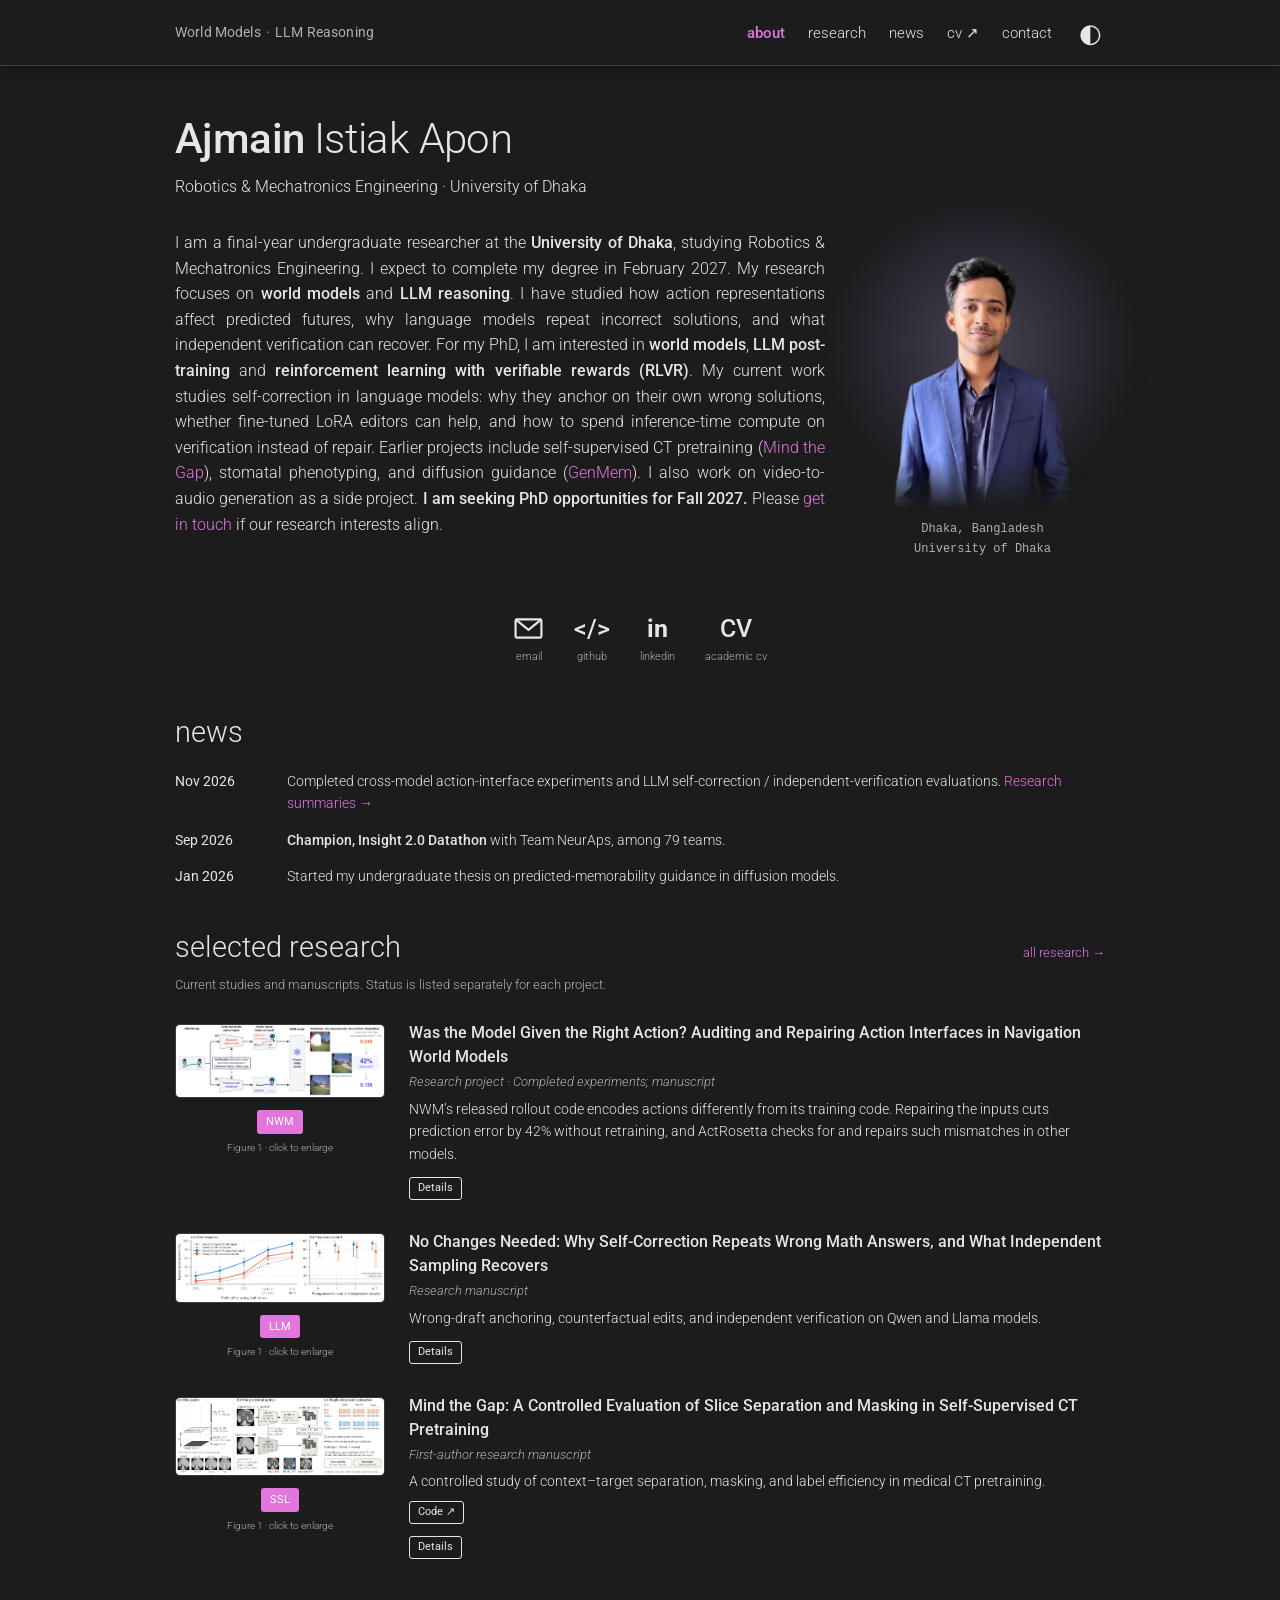
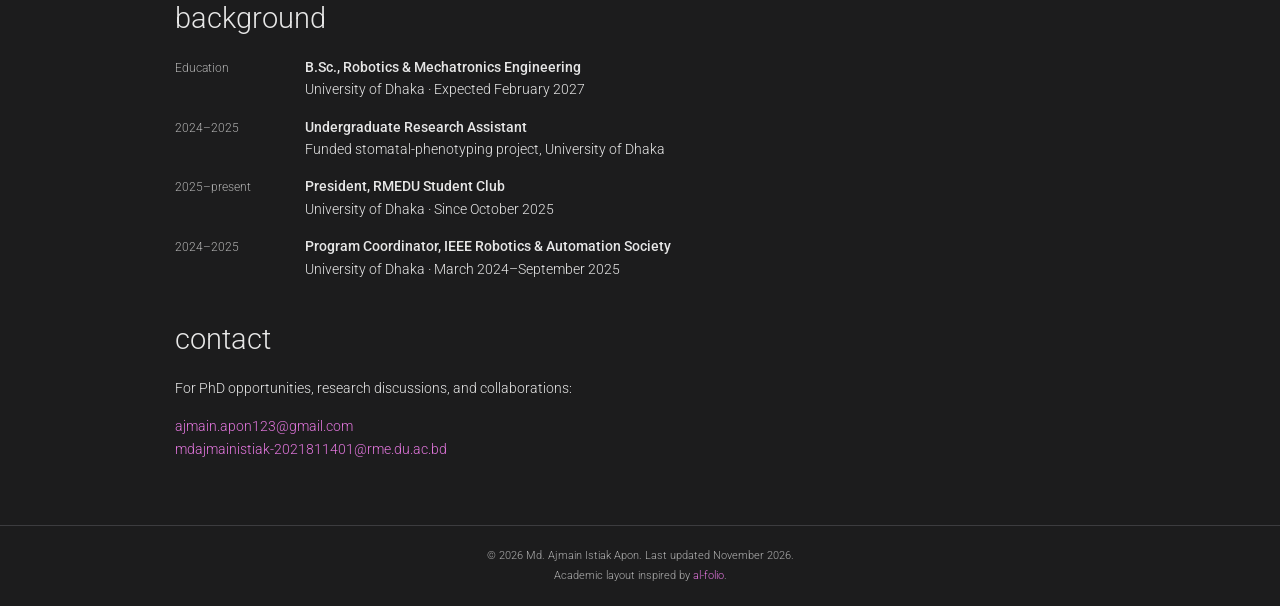
==== index.html @ 0faceb31 "Replace duplicate name in landing navbar with research tagline" ====
<!doctype html>
<html lang="en"><head>
<meta charset="utf-8"><meta name="viewport" content="width=device-width,initial-scale=1"><meta name="theme-color" content="#1c1c1d">
<title>About | Ajmain Istiak Apon</title>
<meta name="description" content="Ajmain Istiak Apon, University of Dhaka. Research in world models and LLM reasoning. PhD interests in RLVR and LLM post-training.">
<link rel="icon" href="favicon.svg"><link rel="preconnect" href="https://fonts.googleapis.com"><link rel="preconnect" href="https://fonts.gstatic.com" crossorigin>
<link href="https://fonts.googleapis.com/css2?family=Roboto:wght@300;400;500;700&display=swap" rel="stylesheet"><link rel="stylesheet" href="style.css?v=20261119-nav-brand">
<script src="main.js?v=20261119-dark-default" defer></script></head>
<body class="dark"><a class="skip" href="#content">Skip to content</a>
<header><div class="nav-wrap"><a class="brand brand-tagline" href="./">World Models <span aria-hidden="true">·</span> LLM Reasoning</a><button class="menu-toggle" aria-expanded="false" aria-controls="nav">Menu</button><nav id="nav" aria-label="Main navigation"><a href="./" aria-current="page">about</a><a href="research.html" >research</a><a href="./#news">news</a><a href="resume.pdf" target="_blank" rel="noopener">cv ↗</a><a href="./#contact">contact</a></nav><button class="theme-toggle" aria-label="Switch to dark theme" title="Toggle color theme">◐</button></div></header>
<main id="content" class="page"><section class="about" id="about">
<h1><strong>Ajmain</strong> Istiak Apon</h1>
<p class="subtitle">Robotics &amp; Mechatronics Engineering · University of Dhaka</p>
<aside class="profile"><div class="portrait"><img src="portrait.png" alt="Ajmain Istiak Apon" width="269" height="305"></div><p>Dhaka, Bangladesh<br>University of Dhaka</p></aside>
<div class="biography"><p>I am a final-year undergraduate researcher at the <strong>University of Dhaka</strong>, studying Robotics &amp; Mechatronics Engineering. I expect to complete my degree in February 2027. My research focuses on <strong>world models</strong> and <strong>LLM reasoning</strong>. I have studied how action representations affect predicted futures, why language models repeat incorrect solutions, and what independent verification can recover. For my PhD, I am interested in <strong>world models</strong>, <strong>LLM post-training</strong> and <strong>reinforcement learning with verifiable rewards (RLVR)</strong>. My current work studies self-correction in language models: why they anchor on their own wrong solutions, whether fine-tuned LoRA editors can help, and how to spend inference-time compute on verification instead of repair. Earlier projects include self-supervised CT pretraining (<a href="research.html#research-2">Mind the Gap</a>), stomatal phenotyping, and diffusion guidance (<a href="research.html#research-3">GenMem</a>). I also work on video-to-audio generation as a side project. <strong>I am seeking PhD opportunities for Fall 2027.</strong> Please <a href="mailto:ajmain.apon123@gmail.com">get in touch</a> if our research interests align.</p></div>
<div class="socials" aria-label="Profile links"><a href="mailto:ajmain.apon123@gmail.com" aria-label="Email"><svg viewBox="0 0 24 24" aria-hidden="true"><rect x="2" y="5" width="20" height="14" rx="1"/><path d="m2 5 10 8L22 5"/></svg><span>email</span></a><a href="https://github.com/ajmainapon" target="_blank" rel="noopener"><span class="social-symbol">&lt;/&gt;</span><span>github</span></a><a href="https://www.linkedin.com/in/ajmain-istiak-apon-902672140/" target="_blank" rel="noopener"><span class="social-symbol linkedin">in</span><span>linkedin</span></a><a href="resume.pdf" target="_blank" rel="noopener"><span class="social-symbol">CV</span><span>academic cv</span></a></div>
</section>
<section id="news"><h2>news</h2><div class="news-row"><time datetime="2026-11">Nov 2026</time><p>Completed cross-model action-interface experiments and LLM self-correction / independent-verification evaluations. <a href="research.html">Research summaries →</a></p></div><div class="news-row"><time datetime="2026-09">Sep 2026</time><p><strong>Champion, Insight 2.0 Datathon</strong> with Team NeurAps, among 79 teams.</p></div><div class="news-row"><time datetime="2026-01">Jan 2026</time><p>Started my undergraduate thesis on predicted-memorability guidance in diffusion models.</p></div></section>
<section id="selected"><div class="section-title"><h2>selected research</h2><a href="research.html">all research →</a></div><p class="section-note">Current studies and manuscripts. Status is listed separately for each project.</p>
<article class="publication" id="research-0">
  <div class="pub-label"><a class="figure-link" href="assets/research/nwm-figure-1.png" target="_blank" rel="noopener" aria-label="Enlarge Figure 1 from the manuscript"><img src="assets/research/nwm-figure-1.png" width="1800" height="624" loading="lazy" alt="Figure 1 from the NWM manuscript: released versus repaired action inputs to a frozen NWM model, with mean DreamSim error falling from 0.240 to 0.139."></a><span>NWM</span><small>Figure 1 · click to enlarge</small></div>
  <div class="pub-body"><h3>Was the Model Given the Right Action? Auditing and Repairing Action Interfaces in Navigation World Models</h3><p class="pub-meta">Research project · Completed experiments; manuscript</p><p class="pub-description">NWM&rsquo;s released rollout code encodes actions differently from its training code. Repairing the inputs cuts prediction error by 42% without retraining, and ActRosetta checks for and repairs such mismatches in other models.</p>
  <div class="pub-actions"></div>
  <details><summary>Details</summary><div class="abstract"><ul><li>Found three interacting mismatches between NWM&rsquo;s training code and its released rollout code: reference frame, normalization offset and yaw wrapping. The two encodings agree on the first prediction step, so a one-step check passes.</li><li>Repairing only the action inputs, with the checkpoint unchanged, reduced mean DreamSim error on RECON from <strong>0.240 to 0.139 (42%)</strong>: a 0.101 reduction, 95% CI [0.076, 0.123], over 150 clips and prediction times 1&ndash;16&nbsp;s. All five public checkpoints improved on a new 120-clip cohort, and repaired predictions also followed the commanded actions more closely.</li><li>Repair changed which NWM checkpoint ranks best (exploratory) and removed or shrank the measured leads of EgoWM and RAE-NWM over NWM. Correcting only the normalization offset <em>increased</em> error, so the mismatches must be checked together.</li><li>Injected encoding faults also increased error in <strong>EgoWM and RAE-NWM</strong> (90 clips, five seeds). Injected faults are not bugs in those models&rsquo; released code.</li><li>Built <strong>ActRosetta</strong>, a tool that runs paired training and evaluation action encoders on controlled paths, names a differing field only when a test path shows it, and repairs inputs when the full encoding is determined.</li><li>On the final sealed test of <strong>ActionFaultBench</strong> (240 encoder pairs written by a separate automated agent after the code was frozen), ActRosetta detected all 91 differing pairs, named their differences exactly in 73 (80%, below the 95% target), refused all 48 out-of-scope pairs, and repaired all 38 differing pairs that could be repaired from outputs. An audit of 40 unexamined public repositories found five mismatches.</li><li><strong>Scope:</strong> model evidence centres on NWM and RECON. Repair helps little where predictions barely respond to actions (SCAND, Go Stanford), and improved navigation control has not been demonstrated.</li></ul></div></details></div>
</article><article class="publication" id="research-1">
  <div class="pub-label"><a class="figure-link" href="assets/research/self-correction-figure-1.png" target="_blank" rel="noopener" aria-label="Enlarge Figure 1 from the manuscript"><img src="assets/research/self-correction-figure-1.png" width="994" height="324" loading="lazy" alt="Figure 1 from the self-correction manuscript."></a><span>LLM</span><small>Figure 1 · click to enlarge</small></div>
  <div class="pub-body"><h3>No Changes Needed: Why Self-Correction Repeats Wrong Math Answers, and What Independent Sampling Recovers</h3><p class="pub-meta">Research manuscript</p><p class="pub-description">Wrong-draft anchoring, counterfactual edits, and independent verification on Qwen and Llama models.</p>
  <div class="pub-actions"></div>
  <details><summary>Details</summary><div class="abstract"><ul><li>Studied why a language model shown its own complete but incorrect solution often accepts and repeats the error instead of re-deriving the answer. Compared draft-conditioned repair with independent, draft-free sampling.</li><li>Implemented correction and preservation LoRA editors, action-relative controllers, and later verification experiments. A <strong>506-draft counterfactual study</strong> examined whether the derivation or stated conclusion drives repetition.</li><li>Evaluated confidence-aware verification and adaptive sampling on <strong>Qwen2.5-Coder-7B and Llama-3.1-8B</strong>, with 200 development and 600 held-out numeric MATH prompts per model, paired comparisons, and explicit token-cost accounting.</li><li>Reported failed pre-specified hypotheses and null comparisons. The manuscript attributes the measured verification advantage to confidence weighting rather than a novel stopping rule; gains are modest and bounded to the tested setting.</li><li><strong>Research direction:</strong> reliable reasoning, verification, and inference-time computation; motivates my broader interest in LLM post-training and RLVR.</li></ul></div></details></div>
</article><article class="publication" id="research-2">
  <div class="pub-label"><a class="figure-link" href="assets/research/ct-jepa-figure-1.png" target="_blank" rel="noopener" aria-label="Enlarge Figure 1 from the manuscript"><img src="assets/research/ct-jepa-figure-1.png" width="998" height="372" loading="lazy" alt="Figure 1 from the ct-jepa manuscript."></a><span>SSL</span><small>Figure 1 · click to enlarge</small></div>
  <div class="pub-body"><h3>Mind the Gap: A Controlled Evaluation of Slice Separation and Masking in Self-Supervised CT Pretraining</h3><p class="pub-meta">First-author research manuscript</p><p class="pub-description">A controlled study of context–target separation, masking, and label efficiency in medical CT pretraining.</p>
  <div class="pub-actions"><a href="https://github.com/ajmainapon/SSLR" target="_blank" rel="noopener">Code ↗</a></div>
  <details><summary>Details</summary><div class="abstract">
            <ul>
              <li>Built <strong>I-JEPA-CT</strong>, a 2.5D cross-slice joint-embedding predictive pretraining pipeline (ViT-B/16 context encoder, EMA target encoder, 4-layer Transformer predictor) trained on 1,082 unlabeled TotalSegmentator CT volumes for ~333k iterations on a single GPU.</li>
              <li>Ran a controlled <strong>2×2 factorial study</strong> over context–target slice gap and masking geometry across five label budgets; contrary to video-SSL intuition, <strong>narrowing the slice gap</strong> (A2) improved linear-probe Dice by <strong>53–202%</strong> over the wide-gap baseline and dominated the masking factor, while combining both changes underperformed A2 by 12–17%, exposing a <strong>non-additive interaction</strong>.</li>
              <li>Showed that the measured SSL benefit is <strong>protocol-dependent</strong>: A2 gains <strong>+102–118%</strong> over random init under linear probing but only <strong>+13.0 / +8.5 / +2.8%</strong> under end-to-end fine-tuning at N=20/50/100 (Welch t: p=0.017, p&lt;0.001, p=0.054), with fine-tuning seed variance reduced <strong>1.3–2.2×</strong>; A2 recovers <strong>67% of supervised nnU-Net</strong> Dice at N=50 (liver 90%).</li>
              <li>Tested robustness via cross-dataset transfer to AMOS22-CT (<strong>+158–260%</strong> over random init), CT→MR transfer with no MR pretraining (<strong>+41–48%</strong>), and a matched 3D SwinUNETR comparison that reproduces the same label-dependent decline in fine-tuning gain.</li>
              </ul></div></details></div>
</article></section>
<section id="background"><h2>background</h2><div class="background-row"><span>Education</span><p><strong>B.Sc., Robotics &amp; Mechatronics Engineering</strong><br>University of Dhaka · Expected February 2027</p></div><div class="background-row"><span>2024–2025</span><p><strong>Undergraduate Research Assistant</strong><br>Funded stomatal-phenotyping project, University of Dhaka</p></div><div class="background-row"><span>2025–present</span><p><strong>President, RMEDU Student Club</strong><br>University of Dhaka · Since October 2025</p></div><div class="background-row"><span>2024–2025</span><p><strong>Program Coordinator, IEEE Robotics &amp; Automation Society</strong><br>University of Dhaka · March 2024–September 2025</p></div></section>
<section id="contact"><h2>contact</h2><p>For PhD opportunities, research discussions, and collaborations:</p><p><a href="mailto:ajmain.apon123@gmail.com">ajmain.apon123@gmail.com</a><br><a href="mailto:mdajmainistiak-2021811401@rme.du.ac.bd">mdajmainistiak-2021811401@rme.du.ac.bd</a></p></section></main>
<footer><div>© 2026 Md. Ajmain Istiak Apon. <span>Last updated November 2026.</span></div><div>Academic layout inspired by <a href="https://github.com/alshedivat/al-folio" target="_blank" rel="noopener">al-folio</a>.</div></footer>
</body></html>
---- style.css ----
:root{color-scheme:light;--bg:#fff;--text:#333;--muted:#707070;--accent:#b509ac;--line:#e3e3e3;--panel:#f6f6f6;--shadow:0 2px 8px #0000000d;--glow:#d9a8f07a;--glow-soft:#f3c6ea47}*{box-sizing:border-box}html{scroll-behavior:smooth;scroll-padding-top:90px}body{margin:0;font-family:Roboto,Arial,sans-serif;font-size:16px;font-weight:300;line-height:1.6;background:var(--bg);color:var(--text)}body.dark{color-scheme:dark;--bg:#1c1c1d;--text:#e6e6e6;--muted:#b0b0b0;--accent:#e276dd;--line:#3c3c3f;--panel:#29292c;--shadow:0 2px 8px #0004;--glow:#d8c8ff3d;--glow-soft:#a48fe61f}a{color:var(--accent);text-decoration:none}a:hover{text-decoration:underline}strong{font-weight:500}button{font:inherit;color:var(--text)}a:focus-visible,button:focus-visible,summary:focus-visible{outline:2px solid var(--accent);outline-offset:4px}header{height:66px;position:sticky;top:0;background:var(--bg);border-bottom:1px solid var(--line);box-shadow:var(--shadow);z-index:10}.nav-wrap{max-width:930px;margin:auto;height:100%;display:flex;align-items:center;gap:24px}.brand{color:var(--text);font-size:20px;margin-right:auto}.brand:hover{text-decoration:none}.brand-tagline{font-size:14px;font-weight:400;letter-spacing:.01em;color:var(--muted);white-space:nowrap;min-width:0;overflow:hidden;text-overflow:ellipsis;transition:color .15s}.brand-tagline:hover{color:var(--text)}.brand-tagline span{color:var(--accent);margin:0 2px}nav{display:flex;gap:23px;align-items:center}nav a{color:var(--text);font-size:15px}nav a[aria-current]{color:var(--accent);font-weight:500}.theme-toggle{border:0;background:none;cursor:pointer;padding:3px;font-size:26px;line-height:1}.menu-toggle{display:none}.page{max-width:930px;margin:48px auto 65px;min-height:75vh}h1{font-size:42px;line-height:1.2;font-weight:300;letter-spacing:-.6px;margin:0 0 10px}h2{font-weight:300;font-size:29px;line-height:1.2;margin:0 0 20px}h3{margin:0}p{margin:0 0 16px}.subtitle{margin-bottom:30px;font-size:16px}.profile{float:right;width:245px;margin:0 0 22px 35px}.portrait{position:relative;width:100%;aspect-ratio:245/278}.portrait::before{content:"";position:absolute;inset:-6% -14% 2%;border-radius:50%;filter:blur(14px);background:radial-gradient(ellipse at 50% 46%,var(--glow) 0%,var(--glow-soft) 42%,#0000 70%)}.profile img{position:relative;width:100%;height:100%;object-fit:contain;object-position:center bottom;display:block;-webkit-mask:linear-gradient(#000 82%,#0000 100%);mask:linear-gradient(#000 82%,#0000 100%)}.profile p{font-family:monospace;font-size:12px;line-height:1.65;margin-top:12px;color:var(--muted);text-align:center}.biography p{text-align:justify;hyphens:auto;-webkit-hyphens:auto}.opportunity{padding:0}.socials{clear:both;display:flex;justify-content:center;gap:30px;padding:15px 0 8px}.socials a{color:var(--text);display:flex;flex-direction:column;align-items:center;gap:4px}.socials a:hover{color:var(--accent);text-decoration:none}.socials span:last-child{font-size:11px;color:var(--muted)}.socials svg{width:31px;height:31px;stroke:currentColor;fill:none;stroke-width:1.7}.social-symbol{font-weight:500;font-size:25px;line-height:31px;height:31px}.social-symbol.linkedin{font-weight:700}section+section{margin-top:42px}.news-row{display:grid;grid-template-columns:100px 1fr;gap:12px;margin-bottom:14px;font-size:14px}.news-row time{font-weight:400}.news-row p{margin:0}.section-title{display:flex;justify-content:space-between;align-items:baseline;gap:20px}.section-title>a{font-size:13px}.section-note{font-size:13px;color:var(--muted);margin-top:-9px;margin-bottom:25px}.publication{display:grid;grid-template-columns:110px 1fr;gap:20px;margin-bottom:30px}.pub-label{padding-top:4px;text-align:center}.pub-label span{display:inline-block;background:var(--accent);color:#fff;border-radius:3px;padding:3px 9px;font-size:11px;font-weight:400;max-width:100%}.pub-body h3{font-size:16px;line-height:1.5;font-weight:500;margin-bottom:3px}.pub-meta{font-size:13px;font-style:italic;margin-bottom:5px;color:var(--muted)}.pub-description{font-size:14px;margin-bottom:8px}.pub-actions{display:inline-flex;vertical-align:top;gap:7px}.pub-actions a,summary{border:1px solid var(--text);border-radius:3px;font-size:11px;font-weight:400;color:var(--text);padding:1px 8px;background:transparent;line-height:1.7;cursor:pointer;display:inline-block;list-style:none}.pub-actions a:hover,summary:hover{color:var(--accent);border-color:var(--accent);text-decoration:none}.pub-actions:empty{display:none}details{margin-top:6px}summary::-webkit-details-marker{display:none}details[open] summary{color:var(--accent);border-color:var(--accent)}.abstract{margin-top:12px;padding:14px 18px;background:var(--panel);border-left:2px solid var(--accent);font-size:13px;line-height:1.65}.abstract ul{margin:0;padding-left:16px;line-height:1.65!important}.abstract li+li{margin-top:9px}.background-row{display:grid;grid-template-columns:110px 1fr;gap:20px;margin-bottom:15px;font-size:14px}.background-row>span{color:var(--muted);font-size:12px;padding-top:3px}.background-row p{margin:0}#contact{font-size:14px}#contact a{overflow-wrap:anywhere}.research-intro{font-size:14px;color:var(--muted);max-width:800px}.year{border-bottom:1px solid var(--line);padding-bottom:12px;margin:35px 0 25px;color:var(--muted);font-size:24px}footer{text-align:center;border-top:1px solid var(--line);padding:20px;font-size:11px;color:var(--muted);line-height:1.8}.skip{position:fixed;top:-100px;left:15px;background:var(--bg);padding:8px;z-index:30}.skip:focus{top:5px}@media(max-width:1000px){.nav-wrap,.page{max-width:calc(100% - 48px)}}@media(max-width:650px){header{height:60px}.nav-wrap{max-width:calc(100% - 32px);gap:16px}.brand{font-size:17px}.brand-tagline{font-size:12.5px}.menu-toggle{display:block;font-size:12px;background:none;border:1px solid var(--line);padding:4px 8px;cursor:pointer}.theme-toggle{font-size:24px}nav{display:none;position:absolute;top:59px;left:0;right:0;background:var(--bg);border-bottom:1px solid var(--line);padding:18px 20px;gap:22px;flex-wrap:wrap}nav.open{display:flex}.page{max-width:calc(100% - 36px);margin-top:32px}h1{font-size:33px}.subtitle{font-size:14px;margin-bottom:24px}.profile{float:none;width:150px;margin:0 auto 18px;text-align:center}.profile p{font-size:9px;margin-top:8px}.biography{font-size:14px}h2{font-size:27px}.socials{gap:25px;padding-top:12px}.news-row{grid-template-columns:75px 1fr;font-size:13px;gap:10px}.publication{grid-template-columns:1fr;gap:8px;margin-bottom:30px}.pub-label{text-align:left;padding-top:0}.pub-label span{font-size:10px;padding:1px 7px}.pub-body h3{font-size:15px}.pub-description{font-size:13px}.pub-meta{font-size:12px}.section-title>a{font-size:12px}.section-note{font-size:12px}.background-row{grid-template-columns:82px 1fr;gap:12px;font-size:13px}.background-row>span{font-size:11px}section+section{margin-top:35px}.abstract{padding:12px;font-size:12px}footer span{display:block}}@media(prefers-reduced-motion:reduce){html{scroll-behavior:auto}}
.publication{grid-template-columns:210px 1fr;gap:24px}.pub-label{padding-top:3px}.figure-link{display:block;margin-bottom:9px;border:1px solid var(--line);border-radius:5px;overflow:hidden;background:white;transition:box-shadow .15s}.figure-link:hover{box-shadow:0 3px 12px #0002}.figure-link img{display:block;width:100%;height:auto}.pub-label small{display:block;font-size:10px;color:var(--muted);margin-top:6px;line-height:1.5}@media(max-width:650px){.publication{grid-template-columns:1fr;gap:13px}.pub-label{text-align:left}.figure-link{max-width:360px}.pub-label small{display:inline;margin-left:9px}}@media(prefers-reduced-motion:reduce){.figure-link{transition:none}.brand-tagline{transition:none}}
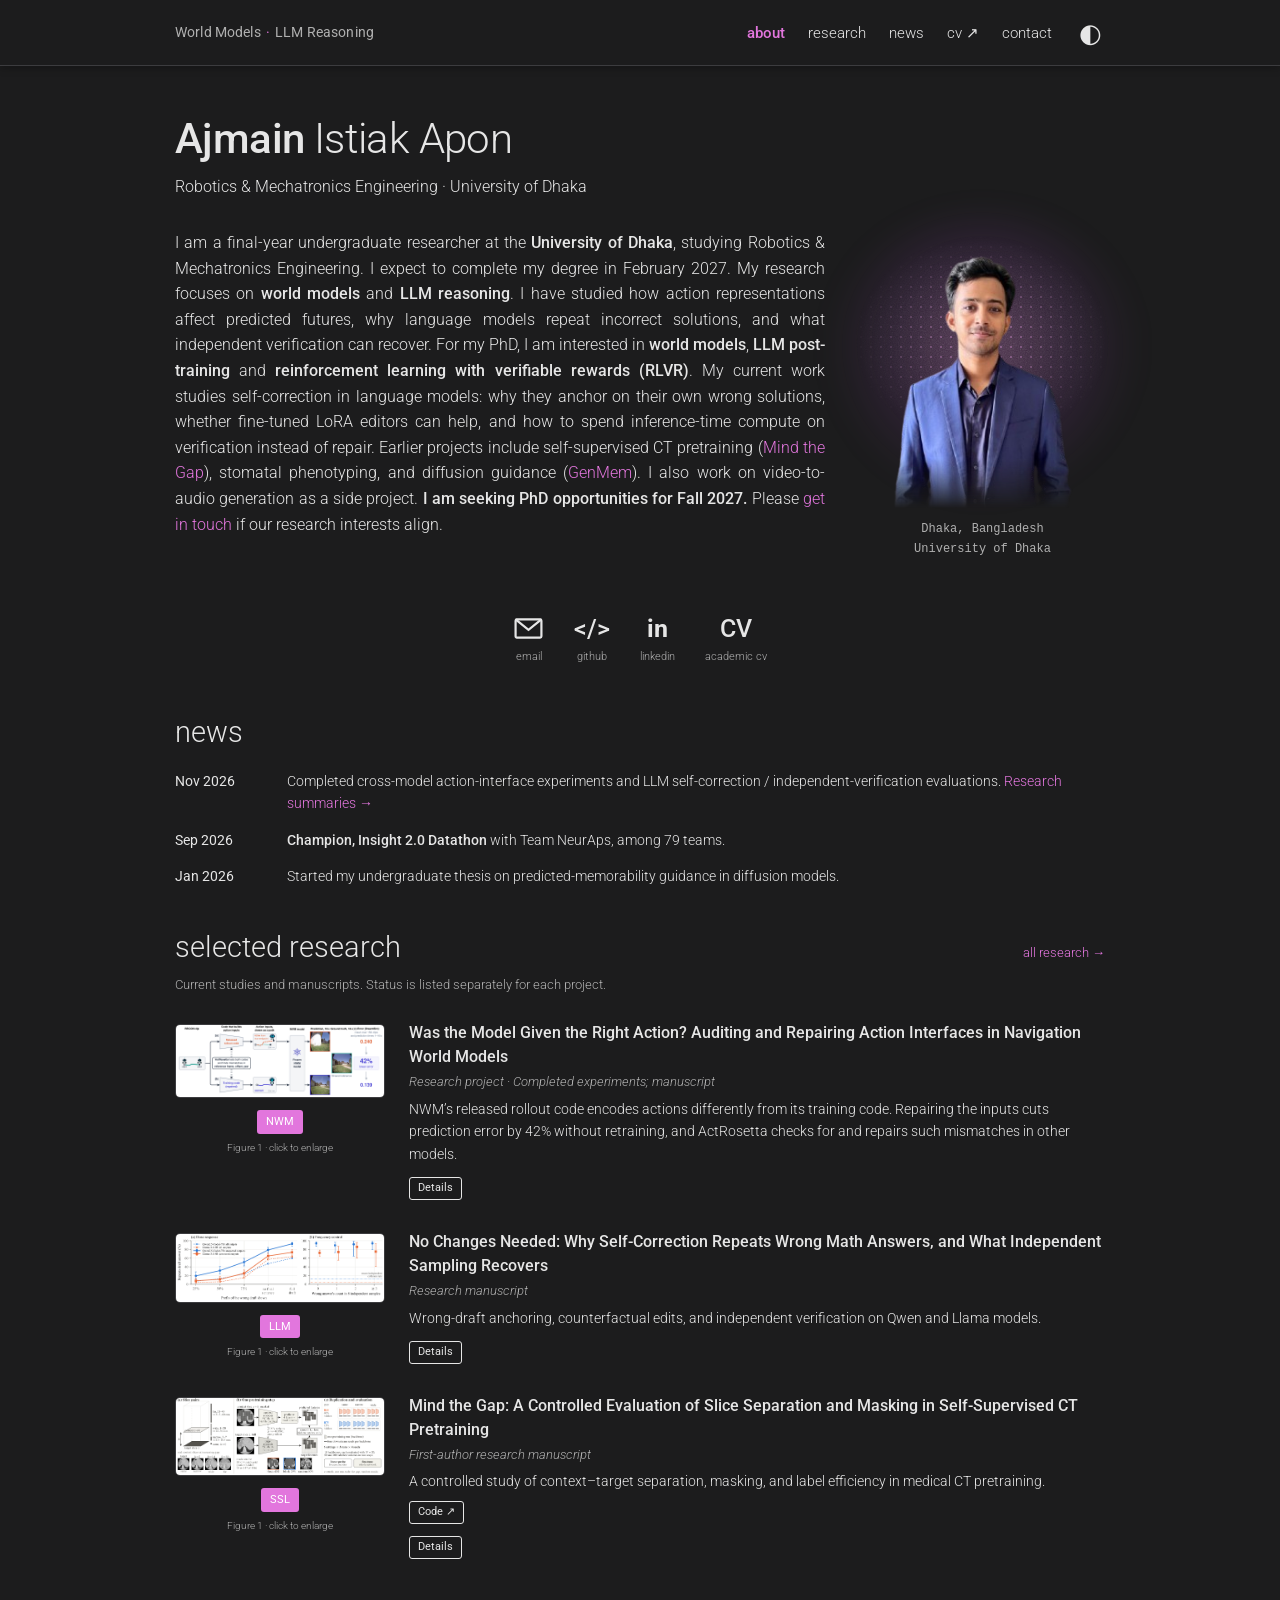
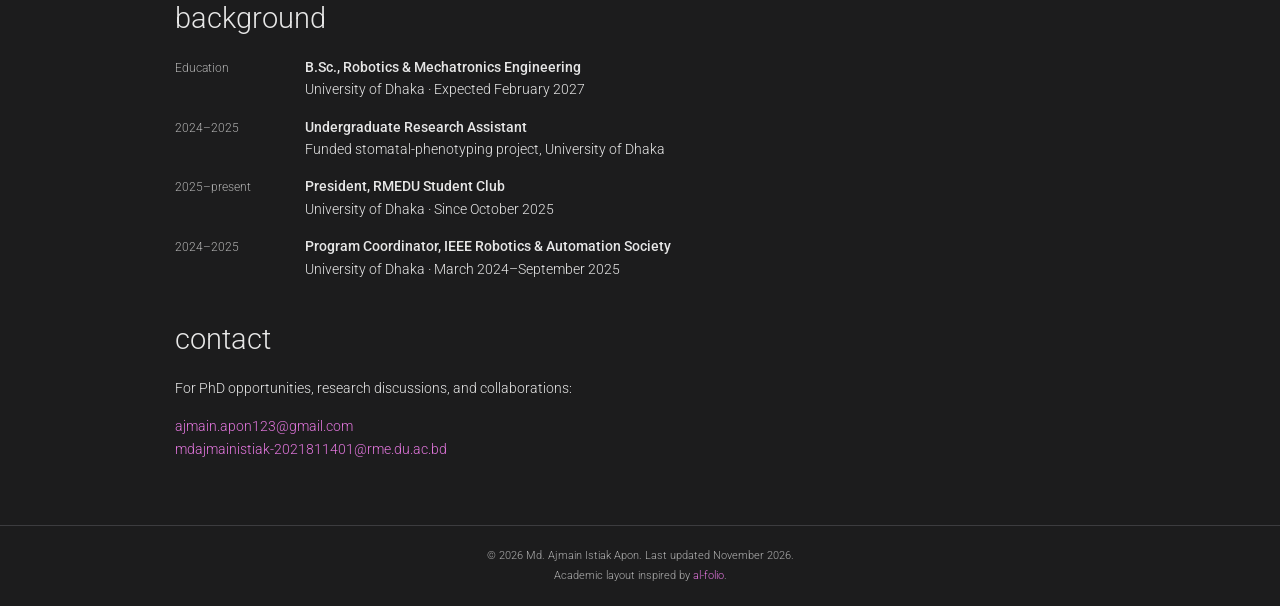
==== commit 50c97528: "Add portrait background texture and update dark-theme glow palette" ====
--- a/index.html
+++ b/index.html
@@ -4,7 +4,7 @@
 <title>About | Ajmain Istiak Apon</title>
 <meta name="description" content="Ajmain Istiak Apon, University of Dhaka. Research in world models and LLM reasoning. PhD interests in RLVR and LLM post-training.">
 <link rel="icon" href="favicon.svg"><link rel="preconnect" href="https://fonts.googleapis.com"><link rel="preconnect" href="https://fonts.gstatic.com" crossorigin>
-<link href="https://fonts.googleapis.com/css2?family=Roboto:wght@300;400;500;700&display=swap" rel="stylesheet"><link rel="stylesheet" href="style.css?v=20261119-nav-brand">
+<link href="https://fonts.googleapis.com/css2?family=Roboto:wght@300;400;500;700&display=swap" rel="stylesheet"><link rel="stylesheet" href="style.css?v=20261119-portrait-texture">
 <script src="main.js?v=20261119-dark-default" defer></script></head>
 <body class="dark"><a class="skip" href="#content">Skip to content</a>
 <header><div class="nav-wrap"><a class="brand brand-tagline" href="./">World Models <span aria-hidden="true">·</span> LLM Reasoning</a><button class="menu-toggle" aria-expanded="false" aria-controls="nav">Menu</button><nav id="nav" aria-label="Main navigation"><a href="./" aria-current="page">about</a><a href="research.html" >research</a><a href="./#news">news</a><a href="resume.pdf" target="_blank" rel="noopener">cv ↗</a><a href="./#contact">contact</a></nav><button class="theme-toggle" aria-label="Switch to dark theme" title="Toggle color theme">◐</button></div></header>
--- a/style.css
+++ b/style.css
@@ -1,2 +1,2 @@
-:root{color-scheme:light;--bg:#fff;--text:#333;--muted:#707070;--accent:#b509ac;--line:#e3e3e3;--panel:#f6f6f6;--shadow:0 2px 8px #0000000d;--glow:#d9a8f07a;--glow-soft:#f3c6ea47}*{box-sizing:border-box}html{scroll-behavior:smooth;scroll-padding-top:90px}body{margin:0;font-family:Roboto,Arial,sans-serif;font-size:16px;font-weight:300;line-height:1.6;background:var(--bg);color:var(--text)}body.dark{color-scheme:dark;--bg:#1c1c1d;--text:#e6e6e6;--muted:#b0b0b0;--accent:#e276dd;--line:#3c3c3f;--panel:#29292c;--shadow:0 2px 8px #0004;--glow:#d8c8ff3d;--glow-soft:#a48fe61f}a{color:var(--accent);text-decoration:none}a:hover{text-decoration:underline}strong{font-weight:500}button{font:inherit;color:var(--text)}a:focus-visible,button:focus-visible,summary:focus-visible{outline:2px solid var(--accent);outline-offset:4px}header{height:66px;position:sticky;top:0;background:var(--bg);border-bottom:1px solid var(--line);box-shadow:var(--shadow);z-index:10}.nav-wrap{max-width:930px;margin:auto;height:100%;display:flex;align-items:center;gap:24px}.brand{color:var(--text);font-size:20px;margin-right:auto}.brand:hover{text-decoration:none}.brand-tagline{font-size:14px;font-weight:400;letter-spacing:.01em;color:var(--muted);white-space:nowrap;min-width:0;overflow:hidden;text-overflow:ellipsis;transition:color .15s}.brand-tagline:hover{color:var(--text)}.brand-tagline span{color:var(--accent);margin:0 2px}nav{display:flex;gap:23px;align-items:center}nav a{color:var(--text);font-size:15px}nav a[aria-current]{color:var(--accent);font-weight:500}.theme-toggle{border:0;background:none;cursor:pointer;padding:3px;font-size:26px;line-height:1}.menu-toggle{display:none}.page{max-width:930px;margin:48px auto 65px;min-height:75vh}h1{font-size:42px;line-height:1.2;font-weight:300;letter-spacing:-.6px;margin:0 0 10px}h2{font-weight:300;font-size:29px;line-height:1.2;margin:0 0 20px}h3{margin:0}p{margin:0 0 16px}.subtitle{margin-bottom:30px;font-size:16px}.profile{float:right;width:245px;margin:0 0 22px 35px}.portrait{position:relative;width:100%;aspect-ratio:245/278}.portrait::before{content:"";position:absolute;inset:-6% -14% 2%;border-radius:50%;filter:blur(14px);background:radial-gradient(ellipse at 50% 46%,var(--glow) 0%,var(--glow-soft) 42%,#0000 70%)}.profile img{position:relative;width:100%;height:100%;object-fit:contain;object-position:center bottom;display:block;-webkit-mask:linear-gradient(#000 82%,#0000 100%);mask:linear-gradient(#000 82%,#0000 100%)}.profile p{font-family:monospace;font-size:12px;line-height:1.65;margin-top:12px;color:var(--muted);text-align:center}.biography p{text-align:justify;hyphens:auto;-webkit-hyphens:auto}.opportunity{padding:0}.socials{clear:both;display:flex;justify-content:center;gap:30px;padding:15px 0 8px}.socials a{color:var(--text);display:flex;flex-direction:column;align-items:center;gap:4px}.socials a:hover{color:var(--accent);text-decoration:none}.socials span:last-child{font-size:11px;color:var(--muted)}.socials svg{width:31px;height:31px;stroke:currentColor;fill:none;stroke-width:1.7}.social-symbol{font-weight:500;font-size:25px;line-height:31px;height:31px}.social-symbol.linkedin{font-weight:700}section+section{margin-top:42px}.news-row{display:grid;grid-template-columns:100px 1fr;gap:12px;margin-bottom:14px;font-size:14px}.news-row time{font-weight:400}.news-row p{margin:0}.section-title{display:flex;justify-content:space-between;align-items:baseline;gap:20px}.section-title>a{font-size:13px}.section-note{font-size:13px;color:var(--muted);margin-top:-9px;margin-bottom:25px}.publication{display:grid;grid-template-columns:110px 1fr;gap:20px;margin-bottom:30px}.pub-label{padding-top:4px;text-align:center}.pub-label span{display:inline-block;background:var(--accent);color:#fff;border-radius:3px;padding:3px 9px;font-size:11px;font-weight:400;max-width:100%}.pub-body h3{font-size:16px;line-height:1.5;font-weight:500;margin-bottom:3px}.pub-meta{font-size:13px;font-style:italic;margin-bottom:5px;color:var(--muted)}.pub-description{font-size:14px;margin-bottom:8px}.pub-actions{display:inline-flex;vertical-align:top;gap:7px}.pub-actions a,summary{border:1px solid var(--text);border-radius:3px;font-size:11px;font-weight:400;color:var(--text);padding:1px 8px;background:transparent;line-height:1.7;cursor:pointer;display:inline-block;list-style:none}.pub-actions a:hover,summary:hover{color:var(--accent);border-color:var(--accent);text-decoration:none}.pub-actions:empty{display:none}details{margin-top:6px}summary::-webkit-details-marker{display:none}details[open] summary{color:var(--accent);border-color:var(--accent)}.abstract{margin-top:12px;padding:14px 18px;background:var(--panel);border-left:2px solid var(--accent);font-size:13px;line-height:1.65}.abstract ul{margin:0;padding-left:16px;line-height:1.65!important}.abstract li+li{margin-top:9px}.background-row{display:grid;grid-template-columns:110px 1fr;gap:20px;margin-bottom:15px;font-size:14px}.background-row>span{color:var(--muted);font-size:12px;padding-top:3px}.background-row p{margin:0}#contact{font-size:14px}#contact a{overflow-wrap:anywhere}.research-intro{font-size:14px;color:var(--muted);max-width:800px}.year{border-bottom:1px solid var(--line);padding-bottom:12px;margin:35px 0 25px;color:var(--muted);font-size:24px}footer{text-align:center;border-top:1px solid var(--line);padding:20px;font-size:11px;color:var(--muted);line-height:1.8}.skip{position:fixed;top:-100px;left:15px;background:var(--bg);padding:8px;z-index:30}.skip:focus{top:5px}@media(max-width:1000px){.nav-wrap,.page{max-width:calc(100% - 48px)}}@media(max-width:650px){header{height:60px}.nav-wrap{max-width:calc(100% - 32px);gap:16px}.brand{font-size:17px}.brand-tagline{font-size:12.5px}.menu-toggle{display:block;font-size:12px;background:none;border:1px solid var(--line);padding:4px 8px;cursor:pointer}.theme-toggle{font-size:24px}nav{display:none;position:absolute;top:59px;left:0;right:0;background:var(--bg);border-bottom:1px solid var(--line);padding:18px 20px;gap:22px;flex-wrap:wrap}nav.open{display:flex}.page{max-width:calc(100% - 36px);margin-top:32px}h1{font-size:33px}.subtitle{font-size:14px;margin-bottom:24px}.profile{float:none;width:150px;margin:0 auto 18px;text-align:center}.profile p{font-size:9px;margin-top:8px}.biography{font-size:14px}h2{font-size:27px}.socials{gap:25px;padding-top:12px}.news-row{grid-template-columns:75px 1fr;font-size:13px;gap:10px}.publication{grid-template-columns:1fr;gap:8px;margin-bottom:30px}.pub-label{text-align:left;padding-top:0}.pub-label span{font-size:10px;padding:1px 7px}.pub-body h3{font-size:15px}.pub-description{font-size:13px}.pub-meta{font-size:12px}.section-title>a{font-size:12px}.section-note{font-size:12px}.background-row{grid-template-columns:82px 1fr;gap:12px;font-size:13px}.background-row>span{font-size:11px}section+section{margin-top:35px}.abstract{padding:12px;font-size:12px}footer span{display:block}}@media(prefers-reduced-motion:reduce){html{scroll-behavior:auto}}
+:root{color-scheme:light;--bg:#fff;--text:#333;--muted:#707070;--accent:#b509ac;--line:#e3e3e3;--panel:#f6f6f6;--shadow:0 2px 8px #0000000d;--glow:#d9a8f07a;--glow-soft:#f3c6ea47;--tex-dot:#8c3c9647}*{box-sizing:border-box}html{scroll-behavior:smooth;scroll-padding-top:90px}body{margin:0;font-family:Roboto,Arial,sans-serif;font-size:16px;font-weight:300;line-height:1.6;background:var(--bg);color:var(--text)}body.dark{color-scheme:dark;--bg:#1c1c1d;--text:#e6e6e6;--muted:#b0b0b0;--accent:#e276dd;--line:#3c3c3f;--panel:#29292c;--shadow:0 2px 8px #0004;--glow:#e276dd4a;--glow-soft:#8b3fa828;--tex-dot:#e89be459}a{color:var(--accent);text-decoration:none}a:hover{text-decoration:underline}strong{font-weight:500}button{font:inherit;color:var(--text)}a:focus-visible,button:focus-visible,summary:focus-visible{outline:2px solid var(--accent);outline-offset:4px}header{height:66px;position:sticky;top:0;background:var(--bg);border-bottom:1px solid var(--line);box-shadow:var(--shadow);z-index:10}.nav-wrap{max-width:930px;margin:auto;height:100%;display:flex;align-items:center;gap:24px}.brand{color:var(--text);font-size:20px;margin-right:auto}.brand:hover{text-decoration:none}.brand-tagline{font-size:14px;font-weight:400;letter-spacing:.01em;color:var(--muted);white-space:nowrap;min-width:0;overflow:hidden;text-overflow:ellipsis;transition:color .15s}.brand-tagline:hover{color:var(--text)}.brand-tagline span{color:var(--accent);margin:0 2px}nav{display:flex;gap:23px;align-items:center}nav a{color:var(--text);font-size:15px}nav a[aria-current]{color:var(--accent);font-weight:500}.theme-toggle{border:0;background:none;cursor:pointer;padding:3px;font-size:26px;line-height:1}.menu-toggle{display:none}.page{max-width:930px;margin:48px auto 65px;min-height:75vh}h1{font-size:42px;line-height:1.2;font-weight:300;letter-spacing:-.6px;margin:0 0 10px}h2{font-weight:300;font-size:29px;line-height:1.2;margin:0 0 20px}h3{margin:0}p{margin:0 0 16px}.subtitle{margin-bottom:30px;font-size:16px}.profile{float:right;width:245px;margin:0 0 22px 35px}.portrait{position:relative;width:100%;aspect-ratio:245/278;isolation:isolate}.portrait::before{content:"";position:absolute;z-index:0;inset:-6% -14% 2%;border-radius:50%;filter:blur(14px);background:radial-gradient(ellipse at 50% 46%,var(--glow) 0%,var(--glow-soft) 42%,#0000 70%)}.portrait::after{content:"";position:absolute;z-index:1;inset:-10% -18% 0;pointer-events:none;background-image:radial-gradient(circle,var(--tex-dot) 1px,#0000 1.15px),url("data:image/svg+xml,%3Csvg xmlns='http://www.w3.org/2000/svg' width='160' height='160'%3E%3Cfilter id='n'%3E%3CfeTurbulence type='fractalNoise' baseFrequency='0.85' numOctaves='4' stitchTiles='stitch'/%3E%3CfeColorMatrix type='saturate' values='0'/%3E%3C/filter%3E%3Crect width='100%25' height='100%25' filter='url(%23n)' opacity='0.2'/%3E%3C/svg%3E");background-size:10px 10px,160px 160px;-webkit-mask:radial-gradient(ellipse 52% 46% at 50% 45%,#000 18%,#0008 48%,#0000 74%);mask:radial-gradient(ellipse 52% 46% at 50% 45%,#000 18%,#0008 48%,#0000 74%)}.profile img{position:relative;z-index:2;width:100%;height:100%;object-fit:contain;object-position:center bottom;display:block;-webkit-mask:linear-gradient(#000 82%,#0000 100%);mask:linear-gradient(#000 82%,#0000 100%)}.profile p{font-family:monospace;font-size:12px;line-height:1.65;margin-top:12px;color:var(--muted);text-align:center}.biography p{text-align:justify;hyphens:auto;-webkit-hyphens:auto}.opportunity{padding:0}.socials{clear:both;display:flex;justify-content:center;gap:30px;padding:15px 0 8px}.socials a{color:var(--text);display:flex;flex-direction:column;align-items:center;gap:4px}.socials a:hover{color:var(--accent);text-decoration:none}.socials span:last-child{font-size:11px;color:var(--muted)}.socials svg{width:31px;height:31px;stroke:currentColor;fill:none;stroke-width:1.7}.social-symbol{font-weight:500;font-size:25px;line-height:31px;height:31px}.social-symbol.linkedin{font-weight:700}section+section{margin-top:42px}.news-row{display:grid;grid-template-columns:100px 1fr;gap:12px;margin-bottom:14px;font-size:14px}.news-row time{font-weight:400}.news-row p{margin:0}.section-title{display:flex;justify-content:space-between;align-items:baseline;gap:20px}.section-title>a{font-size:13px}.section-note{font-size:13px;color:var(--muted);margin-top:-9px;margin-bottom:25px}.publication{display:grid;grid-template-columns:110px 1fr;gap:20px;margin-bottom:30px}.pub-label{padding-top:4px;text-align:center}.pub-label span{display:inline-block;background:var(--accent);color:#fff;border-radius:3px;padding:3px 9px;font-size:11px;font-weight:400;max-width:100%}.pub-body h3{font-size:16px;line-height:1.5;font-weight:500;margin-bottom:3px}.pub-meta{font-size:13px;font-style:italic;margin-bottom:5px;color:var(--muted)}.pub-description{font-size:14px;margin-bottom:8px}.pub-actions{display:inline-flex;vertical-align:top;gap:7px}.pub-actions a,summary{border:1px solid var(--text);border-radius:3px;font-size:11px;font-weight:400;color:var(--text);padding:1px 8px;background:transparent;line-height:1.7;cursor:pointer;display:inline-block;list-style:none}.pub-actions a:hover,summary:hover{color:var(--accent);border-color:var(--accent);text-decoration:none}.pub-actions:empty{display:none}details{margin-top:6px}summary::-webkit-details-marker{display:none}details[open] summary{color:var(--accent);border-color:var(--accent)}.abstract{margin-top:12px;padding:14px 18px;background:var(--panel);border-left:2px solid var(--accent);font-size:13px;line-height:1.65}.abstract ul{margin:0;padding-left:16px;line-height:1.65!important}.abstract li+li{margin-top:9px}.background-row{display:grid;grid-template-columns:110px 1fr;gap:20px;margin-bottom:15px;font-size:14px}.background-row>span{color:var(--muted);font-size:12px;padding-top:3px}.background-row p{margin:0}#contact{font-size:14px}#contact a{overflow-wrap:anywhere}.research-intro{font-size:14px;color:var(--muted);max-width:800px}.year{border-bottom:1px solid var(--line);padding-bottom:12px;margin:35px 0 25px;color:var(--muted);font-size:24px}footer{text-align:center;border-top:1px solid var(--line);padding:20px;font-size:11px;color:var(--muted);line-height:1.8}.skip{position:fixed;top:-100px;left:15px;background:var(--bg);padding:8px;z-index:30}.skip:focus{top:5px}@media(max-width:1000px){.nav-wrap,.page{max-width:calc(100% - 48px)}}@media(max-width:650px){header{height:60px}.nav-wrap{max-width:calc(100% - 32px);gap:16px}.brand{font-size:17px}.brand-tagline{font-size:12.5px}.menu-toggle{display:block;font-size:12px;background:none;border:1px solid var(--line);padding:4px 8px;cursor:pointer}.theme-toggle{font-size:24px}nav{display:none;position:absolute;top:59px;left:0;right:0;background:var(--bg);border-bottom:1px solid var(--line);padding:18px 20px;gap:22px;flex-wrap:wrap}nav.open{display:flex}.page{max-width:calc(100% - 36px);margin-top:32px}h1{font-size:33px}.subtitle{font-size:14px;margin-bottom:24px}.profile{float:none;width:150px;margin:0 auto 18px;text-align:center}.profile p{font-size:9px;margin-top:8px}.biography{font-size:14px}h2{font-size:27px}.socials{gap:25px;padding-top:12px}.news-row{grid-template-columns:75px 1fr;font-size:13px;gap:10px}.publication{grid-template-columns:1fr;gap:8px;margin-bottom:30px}.pub-label{text-align:left;padding-top:0}.pub-label span{font-size:10px;padding:1px 7px}.pub-body h3{font-size:15px}.pub-description{font-size:13px}.pub-meta{font-size:12px}.section-title>a{font-size:12px}.section-note{font-size:12px}.background-row{grid-template-columns:82px 1fr;gap:12px;font-size:13px}.background-row>span{font-size:11px}section+section{margin-top:35px}.abstract{padding:12px;font-size:12px}footer span{display:block}}@media(prefers-reduced-motion:reduce){html{scroll-behavior:auto}}
 .publication{grid-template-columns:210px 1fr;gap:24px}.pub-label{padding-top:3px}.figure-link{display:block;margin-bottom:9px;border:1px solid var(--line);border-radius:5px;overflow:hidden;background:white;transition:box-shadow .15s}.figure-link:hover{box-shadow:0 3px 12px #0002}.figure-link img{display:block;width:100%;height:auto}.pub-label small{display:block;font-size:10px;color:var(--muted);margin-top:6px;line-height:1.5}@media(max-width:650px){.publication{grid-template-columns:1fr;gap:13px}.pub-label{text-align:left}.figure-link{max-width:360px}.pub-label small{display:inline;margin-left:9px}}@media(prefers-reduced-motion:reduce){.figure-link{transition:none}.brand-tagline{transition:none}}
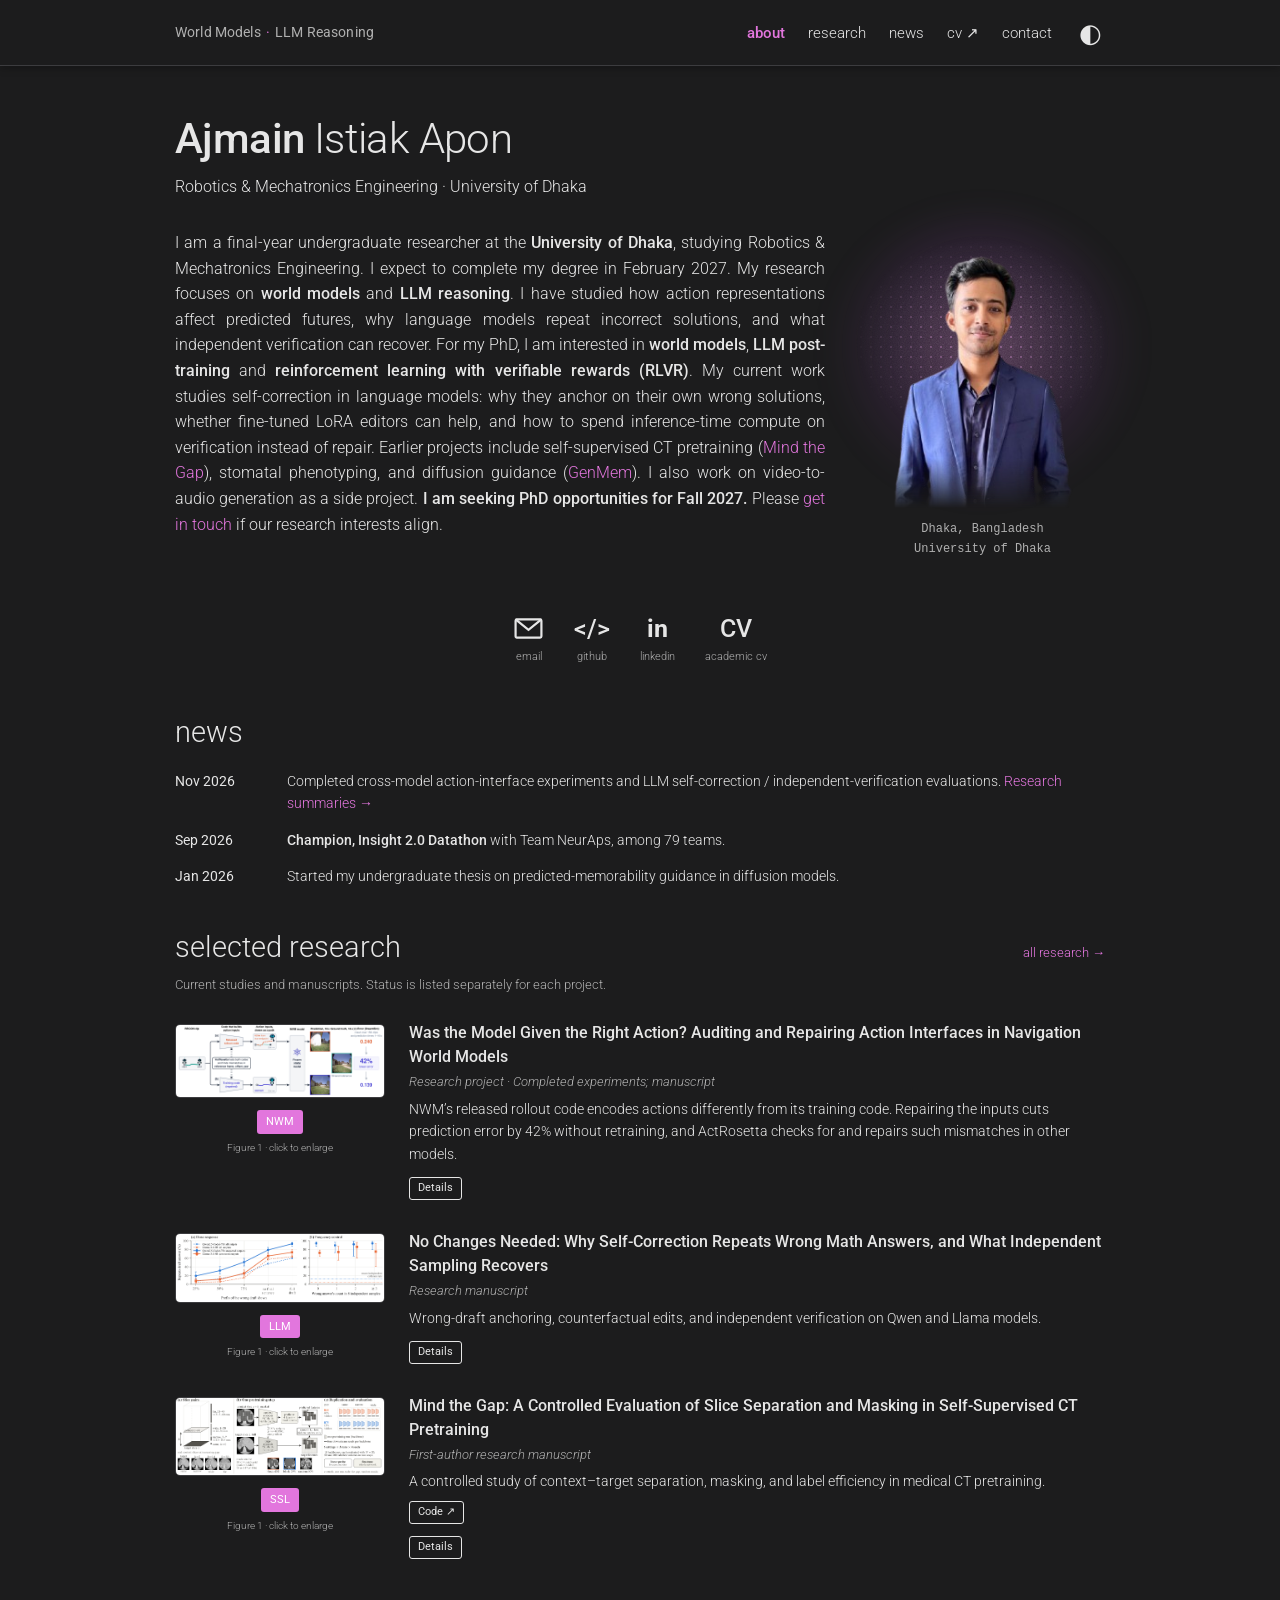
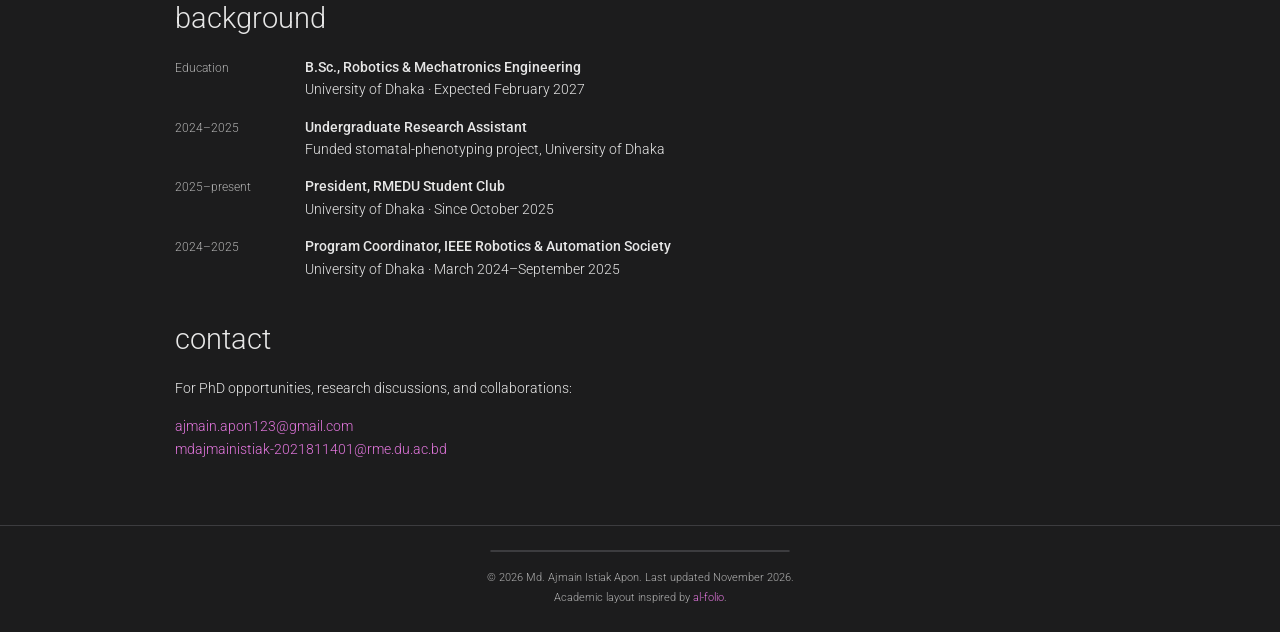
==== commit b8fe9aff: "Add themed MapMyVisitors map widget to site footer" ====
--- a/index.html
+++ b/index.html
@@ -4,7 +4,7 @@
 <title>About | Ajmain Istiak Apon</title>
 <meta name="description" content="Ajmain Istiak Apon, University of Dhaka. Research in world models and LLM reasoning. PhD interests in RLVR and LLM post-training.">
 <link rel="icon" href="favicon.svg"><link rel="preconnect" href="https://fonts.googleapis.com"><link rel="preconnect" href="https://fonts.gstatic.com" crossorigin>
-<link href="https://fonts.googleapis.com/css2?family=Roboto:wght@300;400;500;700&display=swap" rel="stylesheet"><link rel="stylesheet" href="style.css?v=20261119-portrait-texture">
+<link href="https://fonts.googleapis.com/css2?family=Roboto:wght@300;400;500;700&display=swap" rel="stylesheet"><link rel="stylesheet" href="style.css?v=20261120-visitor-map">
 <script src="main.js?v=20261119-dark-default" defer></script></head>
 <body class="dark"><a class="skip" href="#content">Skip to content</a>
 <header><div class="nav-wrap"><a class="brand brand-tagline" href="./">World Models <span aria-hidden="true">·</span> LLM Reasoning</a><button class="menu-toggle" aria-expanded="false" aria-controls="nav">Menu</button><nav id="nav" aria-label="Main navigation"><a href="./" aria-current="page">about</a><a href="research.html" >research</a><a href="./#news">news</a><a href="resume.pdf" target="_blank" rel="noopener">cv ↗</a><a href="./#contact">contact</a></nav><button class="theme-toggle" aria-label="Switch to dark theme" title="Toggle color theme">◐</button></div></header>
@@ -41,5 +41,5 @@
 </article></section>
 <section id="background"><h2>background</h2><div class="background-row"><span>Education</span><p><strong>B.Sc., Robotics &amp; Mechatronics Engineering</strong><br>University of Dhaka · Expected February 2027</p></div><div class="background-row"><span>2024–2025</span><p><strong>Undergraduate Research Assistant</strong><br>Funded stomatal-phenotyping project, University of Dhaka</p></div><div class="background-row"><span>2025–present</span><p><strong>President, RMEDU Student Club</strong><br>University of Dhaka · Since October 2025</p></div><div class="background-row"><span>2024–2025</span><p><strong>Program Coordinator, IEEE Robotics &amp; Automation Society</strong><br>University of Dhaka · March 2024–September 2025</p></div></section>
 <section id="contact"><h2>contact</h2><p>For PhD opportunities, research discussions, and collaborations:</p><p><a href="mailto:ajmain.apon123@gmail.com">ajmain.apon123@gmail.com</a><br><a href="mailto:mdajmainistiak-2021811401@rme.du.ac.bd">mdajmainistiak-2021811401@rme.du.ac.bd</a></p></section></main>
-<footer><div>© 2026 Md. Ajmain Istiak Apon. <span>Last updated November 2026.</span></div><div>Academic layout inspired by <a href="https://github.com/alshedivat/al-folio" target="_blank" rel="noopener">al-folio</a>.</div></footer>
+<footer><div class="visitor-map"><script type="text/javascript" id="mapmyvisitors" src="https://mapmyvisitors.com/map.js?d=3pk0E4R-oVgBBRHfqlRcq8P6tAjoBZBUR15qgPyUo3c&cl=9a9aa4&co=252528&ct=b0b0b0&cmo=e276dd&cmn=ff9cf5&w=a"></script></div><div>© 2026 Md. Ajmain Istiak Apon. <span>Last updated November 2026.</span></div><div>Academic layout inspired by <a href="https://github.com/alshedivat/al-folio" target="_blank" rel="noopener">al-folio</a>.</div></footer>
 </body></html>
--- a/style.css
+++ b/style.css
@@ -1,2 +1,2 @@
-:root{color-scheme:light;--bg:#fff;--text:#333;--muted:#707070;--accent:#b509ac;--line:#e3e3e3;--panel:#f6f6f6;--shadow:0 2px 8px #0000000d;--glow:#d9a8f07a;--glow-soft:#f3c6ea47;--tex-dot:#8c3c9647}*{box-sizing:border-box}html{scroll-behavior:smooth;scroll-padding-top:90px}body{margin:0;font-family:Roboto,Arial,sans-serif;font-size:16px;font-weight:300;line-height:1.6;background:var(--bg);color:var(--text)}body.dark{color-scheme:dark;--bg:#1c1c1d;--text:#e6e6e6;--muted:#b0b0b0;--accent:#e276dd;--line:#3c3c3f;--panel:#29292c;--shadow:0 2px 8px #0004;--glow:#e276dd4a;--glow-soft:#8b3fa828;--tex-dot:#e89be459}a{color:var(--accent);text-decoration:none}a:hover{text-decoration:underline}strong{font-weight:500}button{font:inherit;color:var(--text)}a:focus-visible,button:focus-visible,summary:focus-visible{outline:2px solid var(--accent);outline-offset:4px}header{height:66px;position:sticky;top:0;background:var(--bg);border-bottom:1px solid var(--line);box-shadow:var(--shadow);z-index:10}.nav-wrap{max-width:930px;margin:auto;height:100%;display:flex;align-items:center;gap:24px}.brand{color:var(--text);font-size:20px;margin-right:auto}.brand:hover{text-decoration:none}.brand-tagline{font-size:14px;font-weight:400;letter-spacing:.01em;color:var(--muted);white-space:nowrap;min-width:0;overflow:hidden;text-overflow:ellipsis;transition:color .15s}.brand-tagline:hover{color:var(--text)}.brand-tagline span{color:var(--accent);margin:0 2px}nav{display:flex;gap:23px;align-items:center}nav a{color:var(--text);font-size:15px}nav a[aria-current]{color:var(--accent);font-weight:500}.theme-toggle{border:0;background:none;cursor:pointer;padding:3px;font-size:26px;line-height:1}.menu-toggle{display:none}.page{max-width:930px;margin:48px auto 65px;min-height:75vh}h1{font-size:42px;line-height:1.2;font-weight:300;letter-spacing:-.6px;margin:0 0 10px}h2{font-weight:300;font-size:29px;line-height:1.2;margin:0 0 20px}h3{margin:0}p{margin:0 0 16px}.subtitle{margin-bottom:30px;font-size:16px}.profile{float:right;width:245px;margin:0 0 22px 35px}.portrait{position:relative;width:100%;aspect-ratio:245/278;isolation:isolate}.portrait::before{content:"";position:absolute;z-index:0;inset:-6% -14% 2%;border-radius:50%;filter:blur(14px);background:radial-gradient(ellipse at 50% 46%,var(--glow) 0%,var(--glow-soft) 42%,#0000 70%)}.portrait::after{content:"";position:absolute;z-index:1;inset:-10% -18% 0;pointer-events:none;background-image:radial-gradient(circle,var(--tex-dot) 1px,#0000 1.15px),url("data:image/svg+xml,%3Csvg xmlns='http://www.w3.org/2000/svg' width='160' height='160'%3E%3Cfilter id='n'%3E%3CfeTurbulence type='fractalNoise' baseFrequency='0.85' numOctaves='4' stitchTiles='stitch'/%3E%3CfeColorMatrix type='saturate' values='0'/%3E%3C/filter%3E%3Crect width='100%25' height='100%25' filter='url(%23n)' opacity='0.2'/%3E%3C/svg%3E");background-size:10px 10px,160px 160px;-webkit-mask:radial-gradient(ellipse 52% 46% at 50% 45%,#000 18%,#0008 48%,#0000 74%);mask:radial-gradient(ellipse 52% 46% at 50% 45%,#000 18%,#0008 48%,#0000 74%)}.profile img{position:relative;z-index:2;width:100%;height:100%;object-fit:contain;object-position:center bottom;display:block;-webkit-mask:linear-gradient(#000 82%,#0000 100%);mask:linear-gradient(#000 82%,#0000 100%)}.profile p{font-family:monospace;font-size:12px;line-height:1.65;margin-top:12px;color:var(--muted);text-align:center}.biography p{text-align:justify;hyphens:auto;-webkit-hyphens:auto}.opportunity{padding:0}.socials{clear:both;display:flex;justify-content:center;gap:30px;padding:15px 0 8px}.socials a{color:var(--text);display:flex;flex-direction:column;align-items:center;gap:4px}.socials a:hover{color:var(--accent);text-decoration:none}.socials span:last-child{font-size:11px;color:var(--muted)}.socials svg{width:31px;height:31px;stroke:currentColor;fill:none;stroke-width:1.7}.social-symbol{font-weight:500;font-size:25px;line-height:31px;height:31px}.social-symbol.linkedin{font-weight:700}section+section{margin-top:42px}.news-row{display:grid;grid-template-columns:100px 1fr;gap:12px;margin-bottom:14px;font-size:14px}.news-row time{font-weight:400}.news-row p{margin:0}.section-title{display:flex;justify-content:space-between;align-items:baseline;gap:20px}.section-title>a{font-size:13px}.section-note{font-size:13px;color:var(--muted);margin-top:-9px;margin-bottom:25px}.publication{display:grid;grid-template-columns:110px 1fr;gap:20px;margin-bottom:30px}.pub-label{padding-top:4px;text-align:center}.pub-label span{display:inline-block;background:var(--accent);color:#fff;border-radius:3px;padding:3px 9px;font-size:11px;font-weight:400;max-width:100%}.pub-body h3{font-size:16px;line-height:1.5;font-weight:500;margin-bottom:3px}.pub-meta{font-size:13px;font-style:italic;margin-bottom:5px;color:var(--muted)}.pub-description{font-size:14px;margin-bottom:8px}.pub-actions{display:inline-flex;vertical-align:top;gap:7px}.pub-actions a,summary{border:1px solid var(--text);border-radius:3px;font-size:11px;font-weight:400;color:var(--text);padding:1px 8px;background:transparent;line-height:1.7;cursor:pointer;display:inline-block;list-style:none}.pub-actions a:hover,summary:hover{color:var(--accent);border-color:var(--accent);text-decoration:none}.pub-actions:empty{display:none}details{margin-top:6px}summary::-webkit-details-marker{display:none}details[open] summary{color:var(--accent);border-color:var(--accent)}.abstract{margin-top:12px;padding:14px 18px;background:var(--panel);border-left:2px solid var(--accent);font-size:13px;line-height:1.65}.abstract ul{margin:0;padding-left:16px;line-height:1.65!important}.abstract li+li{margin-top:9px}.background-row{display:grid;grid-template-columns:110px 1fr;gap:20px;margin-bottom:15px;font-size:14px}.background-row>span{color:var(--muted);font-size:12px;padding-top:3px}.background-row p{margin:0}#contact{font-size:14px}#contact a{overflow-wrap:anywhere}.research-intro{font-size:14px;color:var(--muted);max-width:800px}.year{border-bottom:1px solid var(--line);padding-bottom:12px;margin:35px 0 25px;color:var(--muted);font-size:24px}footer{text-align:center;border-top:1px solid var(--line);padding:20px;font-size:11px;color:var(--muted);line-height:1.8}.skip{position:fixed;top:-100px;left:15px;background:var(--bg);padding:8px;z-index:30}.skip:focus{top:5px}@media(max-width:1000px){.nav-wrap,.page{max-width:calc(100% - 48px)}}@media(max-width:650px){header{height:60px}.nav-wrap{max-width:calc(100% - 32px);gap:16px}.brand{font-size:17px}.brand-tagline{font-size:12.5px}.menu-toggle{display:block;font-size:12px;background:none;border:1px solid var(--line);padding:4px 8px;cursor:pointer}.theme-toggle{font-size:24px}nav{display:none;position:absolute;top:59px;left:0;right:0;background:var(--bg);border-bottom:1px solid var(--line);padding:18px 20px;gap:22px;flex-wrap:wrap}nav.open{display:flex}.page{max-width:calc(100% - 36px);margin-top:32px}h1{font-size:33px}.subtitle{font-size:14px;margin-bottom:24px}.profile{float:none;width:150px;margin:0 auto 18px;text-align:center}.profile p{font-size:9px;margin-top:8px}.biography{font-size:14px}h2{font-size:27px}.socials{gap:25px;padding-top:12px}.news-row{grid-template-columns:75px 1fr;font-size:13px;gap:10px}.publication{grid-template-columns:1fr;gap:8px;margin-bottom:30px}.pub-label{text-align:left;padding-top:0}.pub-label span{font-size:10px;padding:1px 7px}.pub-body h3{font-size:15px}.pub-description{font-size:13px}.pub-meta{font-size:12px}.section-title>a{font-size:12px}.section-note{font-size:12px}.background-row{grid-template-columns:82px 1fr;gap:12px;font-size:13px}.background-row>span{font-size:11px}section+section{margin-top:35px}.abstract{padding:12px;font-size:12px}footer span{display:block}}@media(prefers-reduced-motion:reduce){html{scroll-behavior:auto}}
+:root{color-scheme:light;--bg:#fff;--text:#333;--muted:#707070;--accent:#b509ac;--line:#e3e3e3;--panel:#f6f6f6;--shadow:0 2px 8px #0000000d;--glow:#d9a8f07a;--glow-soft:#f3c6ea47;--tex-dot:#8c3c9647}*{box-sizing:border-box}html{scroll-behavior:smooth;scroll-padding-top:90px}body{margin:0;font-family:Roboto,Arial,sans-serif;font-size:16px;font-weight:300;line-height:1.6;background:var(--bg);color:var(--text)}body.dark{color-scheme:dark;--bg:#1c1c1d;--text:#e6e6e6;--muted:#b0b0b0;--accent:#e276dd;--line:#3c3c3f;--panel:#29292c;--shadow:0 2px 8px #0004;--glow:#e276dd4a;--glow-soft:#8b3fa828;--tex-dot:#e89be459}a{color:var(--accent);text-decoration:none}a:hover{text-decoration:underline}strong{font-weight:500}button{font:inherit;color:var(--text)}a:focus-visible,button:focus-visible,summary:focus-visible{outline:2px solid var(--accent);outline-offset:4px}header{height:66px;position:sticky;top:0;background:var(--bg);border-bottom:1px solid var(--line);box-shadow:var(--shadow);z-index:10}.nav-wrap{max-width:930px;margin:auto;height:100%;display:flex;align-items:center;gap:24px}.brand{color:var(--text);font-size:20px;margin-right:auto}.brand:hover{text-decoration:none}.brand-tagline{font-size:14px;font-weight:400;letter-spacing:.01em;color:var(--muted);white-space:nowrap;min-width:0;overflow:hidden;text-overflow:ellipsis;transition:color .15s}.brand-tagline:hover{color:var(--text)}.brand-tagline span{color:var(--accent);margin:0 2px}nav{display:flex;gap:23px;align-items:center}nav a{color:var(--text);font-size:15px}nav a[aria-current]{color:var(--accent);font-weight:500}.theme-toggle{border:0;background:none;cursor:pointer;padding:3px;font-size:26px;line-height:1}.menu-toggle{display:none}.page{max-width:930px;margin:48px auto 65px;min-height:75vh}h1{font-size:42px;line-height:1.2;font-weight:300;letter-spacing:-.6px;margin:0 0 10px}h2{font-weight:300;font-size:29px;line-height:1.2;margin:0 0 20px}h3{margin:0}p{margin:0 0 16px}.subtitle{margin-bottom:30px;font-size:16px}.profile{float:right;width:245px;margin:0 0 22px 35px}.portrait{position:relative;width:100%;aspect-ratio:245/278;isolation:isolate}.portrait::before{content:"";position:absolute;z-index:0;inset:-6% -14% 2%;border-radius:50%;filter:blur(14px);background:radial-gradient(ellipse at 50% 46%,var(--glow) 0%,var(--glow-soft) 42%,#0000 70%)}.portrait::after{content:"";position:absolute;z-index:1;inset:-10% -18% 0;pointer-events:none;background-image:radial-gradient(circle,var(--tex-dot) 1px,#0000 1.15px),url("data:image/svg+xml,%3Csvg xmlns='http://www.w3.org/2000/svg' width='160' height='160'%3E%3Cfilter id='n'%3E%3CfeTurbulence type='fractalNoise' baseFrequency='0.85' numOctaves='4' stitchTiles='stitch'/%3E%3CfeColorMatrix type='saturate' values='0'/%3E%3C/filter%3E%3Crect width='100%25' height='100%25' filter='url(%23n)' opacity='0.2'/%3E%3C/svg%3E");background-size:10px 10px,160px 160px;-webkit-mask:radial-gradient(ellipse 52% 46% at 50% 45%,#000 18%,#0008 48%,#0000 74%);mask:radial-gradient(ellipse 52% 46% at 50% 45%,#000 18%,#0008 48%,#0000 74%)}.profile img{position:relative;z-index:2;width:100%;height:100%;object-fit:contain;object-position:center bottom;display:block;-webkit-mask:linear-gradient(#000 82%,#0000 100%);mask:linear-gradient(#000 82%,#0000 100%)}.profile p{font-family:monospace;font-size:12px;line-height:1.65;margin-top:12px;color:var(--muted);text-align:center}.biography p{text-align:justify;hyphens:auto;-webkit-hyphens:auto}.opportunity{padding:0}.socials{clear:both;display:flex;justify-content:center;gap:30px;padding:15px 0 8px}.socials a{color:var(--text);display:flex;flex-direction:column;align-items:center;gap:4px}.socials a:hover{color:var(--accent);text-decoration:none}.socials span:last-child{font-size:11px;color:var(--muted)}.socials svg{width:31px;height:31px;stroke:currentColor;fill:none;stroke-width:1.7}.social-symbol{font-weight:500;font-size:25px;line-height:31px;height:31px}.social-symbol.linkedin{font-weight:700}section+section{margin-top:42px}.news-row{display:grid;grid-template-columns:100px 1fr;gap:12px;margin-bottom:14px;font-size:14px}.news-row time{font-weight:400}.news-row p{margin:0}.section-title{display:flex;justify-content:space-between;align-items:baseline;gap:20px}.section-title>a{font-size:13px}.section-note{font-size:13px;color:var(--muted);margin-top:-9px;margin-bottom:25px}.publication{display:grid;grid-template-columns:110px 1fr;gap:20px;margin-bottom:30px}.pub-label{padding-top:4px;text-align:center}.pub-label span{display:inline-block;background:var(--accent);color:#fff;border-radius:3px;padding:3px 9px;font-size:11px;font-weight:400;max-width:100%}.pub-body h3{font-size:16px;line-height:1.5;font-weight:500;margin-bottom:3px}.pub-meta{font-size:13px;font-style:italic;margin-bottom:5px;color:var(--muted)}.pub-description{font-size:14px;margin-bottom:8px}.pub-actions{display:inline-flex;vertical-align:top;gap:7px}.pub-actions a,summary{border:1px solid var(--text);border-radius:3px;font-size:11px;font-weight:400;color:var(--text);padding:1px 8px;background:transparent;line-height:1.7;cursor:pointer;display:inline-block;list-style:none}.pub-actions a:hover,summary:hover{color:var(--accent);border-color:var(--accent);text-decoration:none}.pub-actions:empty{display:none}details{margin-top:6px}summary::-webkit-details-marker{display:none}details[open] summary{color:var(--accent);border-color:var(--accent)}.abstract{margin-top:12px;padding:14px 18px;background:var(--panel);border-left:2px solid var(--accent);font-size:13px;line-height:1.65}.abstract ul{margin:0;padding-left:16px;line-height:1.65!important}.abstract li+li{margin-top:9px}.background-row{display:grid;grid-template-columns:110px 1fr;gap:20px;margin-bottom:15px;font-size:14px}.background-row>span{color:var(--muted);font-size:12px;padding-top:3px}.background-row p{margin:0}#contact{font-size:14px}#contact a{overflow-wrap:anywhere}.research-intro{font-size:14px;color:var(--muted);max-width:800px}.year{border-bottom:1px solid var(--line);padding-bottom:12px;margin:35px 0 25px;color:var(--muted);font-size:24px}footer{text-align:center;border-top:1px solid var(--line);padding:24px 20px;font-size:11px;color:var(--muted);line-height:1.8}.visitor-map{max-width:300px;width:100%;margin:0 auto 16px;border:1px solid var(--line);border-radius:6px;overflow:hidden;background:#252528}.skip{position:fixed;top:-100px;left:15px;background:var(--bg);padding:8px;z-index:30}.skip:focus{top:5px}@media(max-width:1000px){.nav-wrap,.page{max-width:calc(100% - 48px)}}@media(max-width:650px){header{height:60px}.nav-wrap{max-width:calc(100% - 32px);gap:16px}.brand{font-size:17px}.brand-tagline{font-size:12.5px}.menu-toggle{display:block;font-size:12px;background:none;border:1px solid var(--line);padding:4px 8px;cursor:pointer}.theme-toggle{font-size:24px}nav{display:none;position:absolute;top:59px;left:0;right:0;background:var(--bg);border-bottom:1px solid var(--line);padding:18px 20px;gap:22px;flex-wrap:wrap}nav.open{display:flex}.page{max-width:calc(100% - 36px);margin-top:32px}h1{font-size:33px}.subtitle{font-size:14px;margin-bottom:24px}.profile{float:none;width:150px;margin:0 auto 18px;text-align:center}.profile p{font-size:9px;margin-top:8px}.biography{font-size:14px}h2{font-size:27px}.socials{gap:25px;padding-top:12px}.news-row{grid-template-columns:75px 1fr;font-size:13px;gap:10px}.publication{grid-template-columns:1fr;gap:8px;margin-bottom:30px}.pub-label{text-align:left;padding-top:0}.pub-label span{font-size:10px;padding:1px 7px}.pub-body h3{font-size:15px}.pub-description{font-size:13px}.pub-meta{font-size:12px}.section-title>a{font-size:12px}.section-note{font-size:12px}.background-row{grid-template-columns:82px 1fr;gap:12px;font-size:13px}.background-row>span{font-size:11px}section+section{margin-top:35px}.abstract{padding:12px;font-size:12px}footer>div span{display:block}}@media(prefers-reduced-motion:reduce){html{scroll-behavior:auto}}
 .publication{grid-template-columns:210px 1fr;gap:24px}.pub-label{padding-top:3px}.figure-link{display:block;margin-bottom:9px;border:1px solid var(--line);border-radius:5px;overflow:hidden;background:white;transition:box-shadow .15s}.figure-link:hover{box-shadow:0 3px 12px #0002}.figure-link img{display:block;width:100%;height:auto}.pub-label small{display:block;font-size:10px;color:var(--muted);margin-top:6px;line-height:1.5}@media(max-width:650px){.publication{grid-template-columns:1fr;gap:13px}.pub-label{text-align:left}.figure-link{max-width:360px}.pub-label small{display:inline;margin-left:9px}}@media(prefers-reduced-motion:reduce){.figure-link{transition:none}.brand-tagline{transition:none}}
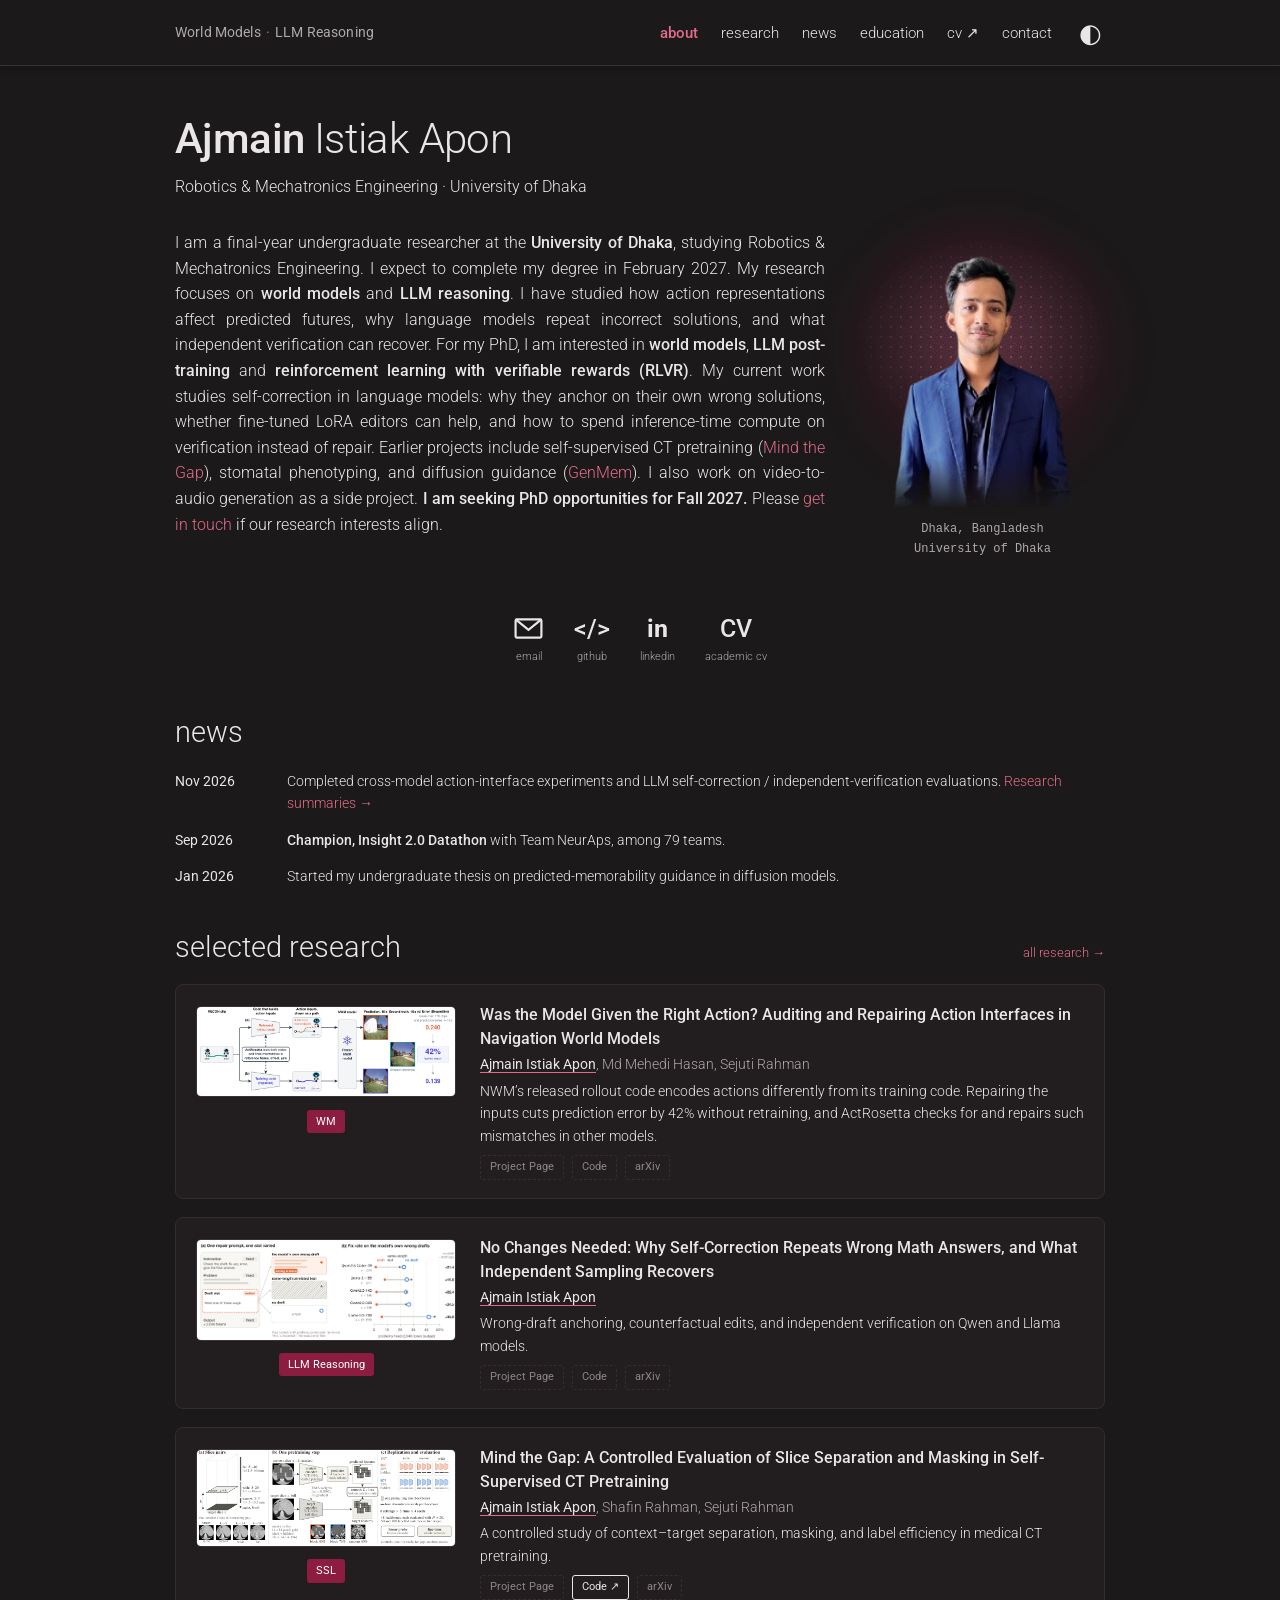
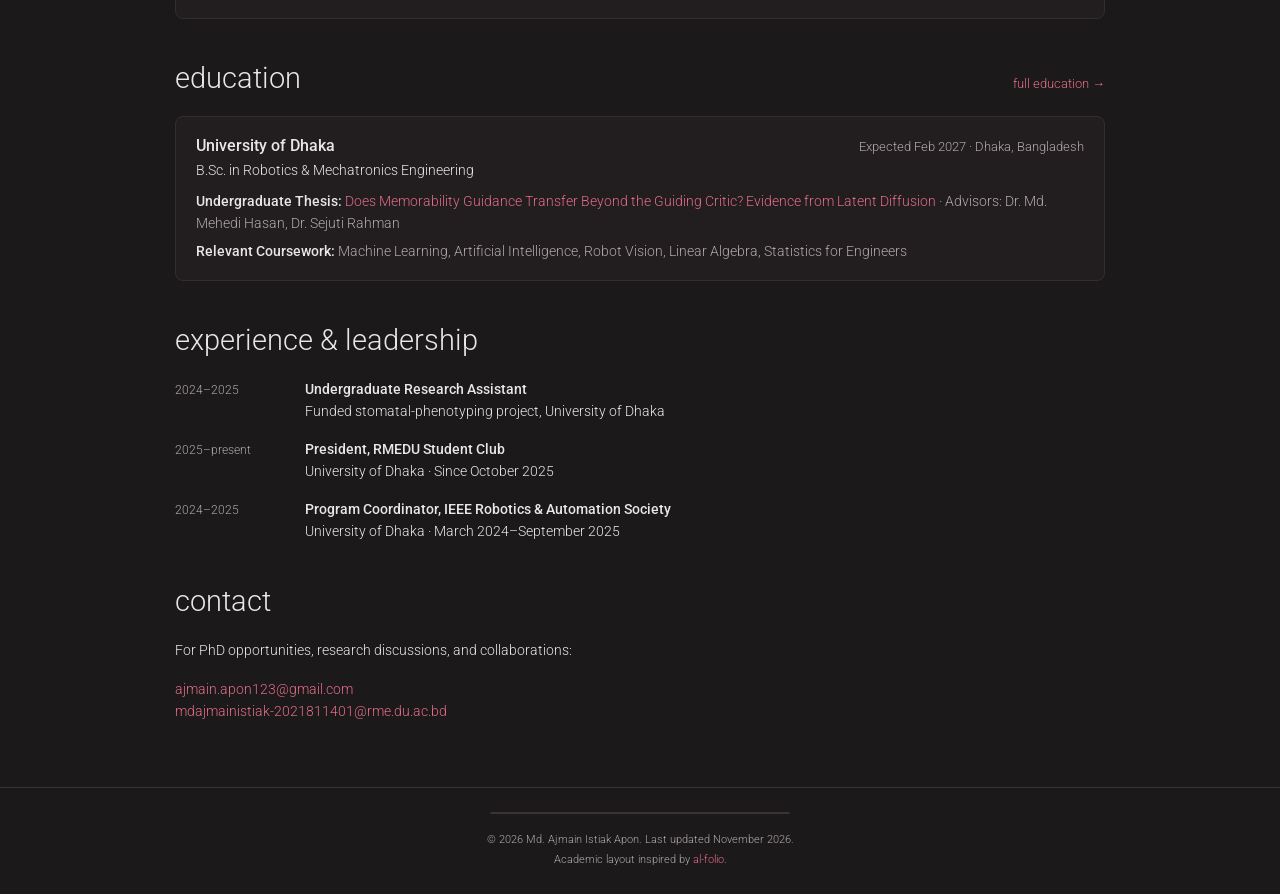
==== commit 12cf2725: "Redesign portfolio in burgundy with framed paper cards, education page, updated figures, and rebuilt" ====
--- a/index.html
+++ b/index.html
@@ -1,45 +1,37 @@
 <!doctype html>
 <html lang="en"><head>
-<meta charset="utf-8"><meta name="viewport" content="width=device-width,initial-scale=1"><meta name="theme-color" content="#1c1c1d">
+<meta charset="utf-8"><meta name="viewport" content="width=device-width,initial-scale=1"><meta name="theme-color" content="#1b191a">
 <title>About | Ajmain Istiak Apon</title>
 <meta name="description" content="Ajmain Istiak Apon, University of Dhaka. Research in world models and LLM reasoning. PhD interests in RLVR and LLM post-training.">
 <link rel="icon" href="favicon.svg"><link rel="preconnect" href="https://fonts.googleapis.com"><link rel="preconnect" href="https://fonts.gstatic.com" crossorigin>
-<link href="https://fonts.googleapis.com/css2?family=Roboto:wght@300;400;500;700&display=swap" rel="stylesheet"><link rel="stylesheet" href="style.css?v=20261120-visitor-map">
-<script src="main.js?v=20261119-dark-default" defer></script></head>
+<link href="https://fonts.googleapis.com/css2?family=Roboto:wght@300;400;500;700&display=swap" rel="stylesheet"><link rel="stylesheet" href="style.css?v=20261120-edu-page">
+<script src="main.js?v=20261120-burgundy" defer></script></head>
 <body class="dark"><a class="skip" href="#content">Skip to content</a>
-<header><div class="nav-wrap"><a class="brand brand-tagline" href="./">World Models <span aria-hidden="true">·</span> LLM Reasoning</a><button class="menu-toggle" aria-expanded="false" aria-controls="nav">Menu</button><nav id="nav" aria-label="Main navigation"><a href="./" aria-current="page">about</a><a href="research.html" >research</a><a href="./#news">news</a><a href="resume.pdf" target="_blank" rel="noopener">cv ↗</a><a href="./#contact">contact</a></nav><button class="theme-toggle" aria-label="Switch to dark theme" title="Toggle color theme">◐</button></div></header>
+<header><div class="nav-wrap"><a class="brand brand-tagline" href="./">World Models <span aria-hidden="true">·</span> LLM Reasoning</a><button class="menu-toggle" aria-expanded="false" aria-controls="nav">Menu</button><nav id="nav" aria-label="Main navigation"><a href="./" aria-current="page">about</a><a href="research.html" >research</a><a href="./#news">news</a><a href="education.html">education</a><a href="resume.pdf" target="_blank" rel="noopener">cv ↗</a><a href="./#contact">contact</a></nav><button class="theme-toggle" aria-label="Switch to dark theme" title="Toggle color theme">◐</button></div></header>
 <main id="content" class="page"><section class="about" id="about">
 <h1><strong>Ajmain</strong> Istiak Apon</h1>
 <p class="subtitle">Robotics &amp; Mechatronics Engineering · University of Dhaka</p>
-<aside class="profile"><div class="portrait"><img src="portrait.png" alt="Ajmain Istiak Apon" width="269" height="305"></div><p>Dhaka, Bangladesh<br>University of Dhaka</p></aside>
+<aside class="profile"><div class="portrait"><img src="portrait.png?v=20261120-grade" alt="Ajmain Istiak Apon" width="269" height="305"></div><p>Dhaka, Bangladesh<br>University of Dhaka</p></aside>
 <div class="biography"><p>I am a final-year undergraduate researcher at the <strong>University of Dhaka</strong>, studying Robotics &amp; Mechatronics Engineering. I expect to complete my degree in February 2027. My research focuses on <strong>world models</strong> and <strong>LLM reasoning</strong>. I have studied how action representations affect predicted futures, why language models repeat incorrect solutions, and what independent verification can recover. For my PhD, I am interested in <strong>world models</strong>, <strong>LLM post-training</strong> and <strong>reinforcement learning with verifiable rewards (RLVR)</strong>. My current work studies self-correction in language models: why they anchor on their own wrong solutions, whether fine-tuned LoRA editors can help, and how to spend inference-time compute on verification instead of repair. Earlier projects include self-supervised CT pretraining (<a href="research.html#research-2">Mind the Gap</a>), stomatal phenotyping, and diffusion guidance (<a href="research.html#research-3">GenMem</a>). I also work on video-to-audio generation as a side project. <strong>I am seeking PhD opportunities for Fall 2027.</strong> Please <a href="mailto:ajmain.apon123@gmail.com">get in touch</a> if our research interests align.</p></div>
 <div class="socials" aria-label="Profile links"><a href="mailto:ajmain.apon123@gmail.com" aria-label="Email"><svg viewBox="0 0 24 24" aria-hidden="true"><rect x="2" y="5" width="20" height="14" rx="1"/><path d="m2 5 10 8L22 5"/></svg><span>email</span></a><a href="https://github.com/ajmainapon" target="_blank" rel="noopener"><span class="social-symbol">&lt;/&gt;</span><span>github</span></a><a href="https://www.linkedin.com/in/ajmain-istiak-apon-902672140/" target="_blank" rel="noopener"><span class="social-symbol linkedin">in</span><span>linkedin</span></a><a href="resume.pdf" target="_blank" rel="noopener"><span class="social-symbol">CV</span><span>academic cv</span></a></div>
 </section>
 <section id="news"><h2>news</h2><div class="news-row"><time datetime="2026-11">Nov 2026</time><p>Completed cross-model action-interface experiments and LLM self-correction / independent-verification evaluations. <a href="research.html">Research summaries →</a></p></div><div class="news-row"><time datetime="2026-09">Sep 2026</time><p><strong>Champion, Insight 2.0 Datathon</strong> with Team NeurAps, among 79 teams.</p></div><div class="news-row"><time datetime="2026-01">Jan 2026</time><p>Started my undergraduate thesis on predicted-memorability guidance in diffusion models.</p></div></section>
-<section id="selected"><div class="section-title"><h2>selected research</h2><a href="research.html">all research →</a></div><p class="section-note">Current studies and manuscripts. Status is listed separately for each project.</p>
+<section id="selected"><div class="section-title"><h2>selected research</h2><a href="research.html">all research →</a></div>
 <article class="publication" id="research-0">
-  <div class="pub-label"><a class="figure-link" href="assets/research/nwm-figure-1.png" target="_blank" rel="noopener" aria-label="Enlarge Figure 1 from the manuscript"><img src="assets/research/nwm-figure-1.png" width="1800" height="624" loading="lazy" alt="Figure 1 from the NWM manuscript: released versus repaired action inputs to a frozen NWM model, with mean DreamSim error falling from 0.240 to 0.139."></a><span>NWM</span><small>Figure 1 · click to enlarge</small></div>
-  <div class="pub-body"><h3>Was the Model Given the Right Action? Auditing and Repairing Action Interfaces in Navigation World Models</h3><p class="pub-meta">Research project · Completed experiments; manuscript</p><p class="pub-description">NWM&rsquo;s released rollout code encodes actions differently from its training code. Repairing the inputs cuts prediction error by 42% without retraining, and ActRosetta checks for and repairs such mismatches in other models.</p>
-  <div class="pub-actions"></div>
-  <details><summary>Details</summary><div class="abstract"><ul><li>Found three interacting mismatches between NWM&rsquo;s training code and its released rollout code: reference frame, normalization offset and yaw wrapping. The two encodings agree on the first prediction step, so a one-step check passes.</li><li>Repairing only the action inputs, with the checkpoint unchanged, reduced mean DreamSim error on RECON from <strong>0.240 to 0.139 (42%)</strong>: a 0.101 reduction, 95% CI [0.076, 0.123], over 150 clips and prediction times 1&ndash;16&nbsp;s. All five public checkpoints improved on a new 120-clip cohort, and repaired predictions also followed the commanded actions more closely.</li><li>Repair changed which NWM checkpoint ranks best (exploratory) and removed or shrank the measured leads of EgoWM and RAE-NWM over NWM. Correcting only the normalization offset <em>increased</em> error, so the mismatches must be checked together.</li><li>Injected encoding faults also increased error in <strong>EgoWM and RAE-NWM</strong> (90 clips, five seeds). Injected faults are not bugs in those models&rsquo; released code.</li><li>Built <strong>ActRosetta</strong>, a tool that runs paired training and evaluation action encoders on controlled paths, names a differing field only when a test path shows it, and repairs inputs when the full encoding is determined.</li><li>On the final sealed test of <strong>ActionFaultBench</strong> (240 encoder pairs written by a separate automated agent after the code was frozen), ActRosetta detected all 91 differing pairs, named their differences exactly in 73 (80%, below the 95% target), refused all 48 out-of-scope pairs, and repaired all 38 differing pairs that could be repaired from outputs. An audit of 40 unexamined public repositories found five mismatches.</li><li><strong>Scope:</strong> model evidence centres on NWM and RECON. Repair helps little where predictions barely respond to actions (SCAND, Go Stanford), and improved navigation control has not been demonstrated.</li></ul></div></details></div>
+  <div class="pub-label"><a class="figure-link" href="assets/research/nwm-figure-1.png" target="_blank" rel="noopener" aria-label="Enlarge Figure 1 from the manuscript"><img src="assets/research/nwm-figure-1.png" width="1800" height="624" loading="lazy" alt="Figure 1 from the navigation world models manuscript: released versus repaired action inputs to a frozen model, with mean DreamSim error falling from 0.240 to 0.139."></a><span>WM</span></div>
+  <div class="pub-body"><h3>Was the Model Given the Right Action? Auditing and Repairing Action Interfaces in Navigation World Models</h3><p class="pub-authors"><span class="self-author">Ajmain Istiak Apon</span>, Md Mehedi Hasan, Sejuti Rahman</p><p class="pub-description">NWM&rsquo;s released rollout code encodes actions differently from its training code. Repairing the inputs cuts prediction error by 42% without retraining, and ActRosetta checks for and repairs such mismatches in other models.</p>
+  <div class="pub-actions"><span class="pub-pending" aria-disabled="true" title="Link coming soon">Project Page</span><span class="pub-pending" aria-disabled="true" title="Link coming soon">Code</span><span class="pub-pending" aria-disabled="true" title="Link coming soon">arXiv</span></div></div>
 </article><article class="publication" id="research-1">
-  <div class="pub-label"><a class="figure-link" href="assets/research/self-correction-figure-1.png" target="_blank" rel="noopener" aria-label="Enlarge Figure 1 from the manuscript"><img src="assets/research/self-correction-figure-1.png" width="994" height="324" loading="lazy" alt="Figure 1 from the self-correction manuscript."></a><span>LLM</span><small>Figure 1 · click to enlarge</small></div>
-  <div class="pub-body"><h3>No Changes Needed: Why Self-Correction Repeats Wrong Math Answers, and What Independent Sampling Recovers</h3><p class="pub-meta">Research manuscript</p><p class="pub-description">Wrong-draft anchoring, counterfactual edits, and independent verification on Qwen and Llama models.</p>
-  <div class="pub-actions"></div>
-  <details><summary>Details</summary><div class="abstract"><ul><li>Studied why a language model shown its own complete but incorrect solution often accepts and repeats the error instead of re-deriving the answer. Compared draft-conditioned repair with independent, draft-free sampling.</li><li>Implemented correction and preservation LoRA editors, action-relative controllers, and later verification experiments. A <strong>506-draft counterfactual study</strong> examined whether the derivation or stated conclusion drives repetition.</li><li>Evaluated confidence-aware verification and adaptive sampling on <strong>Qwen2.5-Coder-7B and Llama-3.1-8B</strong>, with 200 development and 600 held-out numeric MATH prompts per model, paired comparisons, and explicit token-cost accounting.</li><li>Reported failed pre-specified hypotheses and null comparisons. The manuscript attributes the measured verification advantage to confidence weighting rather than a novel stopping rule; gains are modest and bounded to the tested setting.</li><li><strong>Research direction:</strong> reliable reasoning, verification, and inference-time computation; motivates my broader interest in LLM post-training and RLVR.</li></ul></div></details></div>
+  <div class="pub-label"><a class="figure-link" href="assets/research/self-correction-figure-1.png?v=2" target="_blank" rel="noopener" aria-label="Enlarge Figure 1 from the manuscript"><img src="assets/research/self-correction-figure-1.png?v=2" width="2694" height="1044" loading="lazy" alt="Figure 1 from the LLM reasoning manuscript: matched repair design and fix rates across five models from 7B to 70B."></a><span>LLM Reasoning</span></div>
+  <div class="pub-body"><h3>No Changes Needed: Why Self-Correction Repeats Wrong Math Answers, and What Independent Sampling Recovers</h3><p class="pub-authors"><span class="self-author">Ajmain Istiak Apon</span></p><p class="pub-description">Wrong-draft anchoring, counterfactual edits, and independent verification on Qwen and Llama models.</p>
+  <div class="pub-actions"><span class="pub-pending" aria-disabled="true" title="Link coming soon">Project Page</span><span class="pub-pending" aria-disabled="true" title="Link coming soon">Code</span><span class="pub-pending" aria-disabled="true" title="Link coming soon">arXiv</span></div></div>
 </article><article class="publication" id="research-2">
-  <div class="pub-label"><a class="figure-link" href="assets/research/ct-jepa-figure-1.png" target="_blank" rel="noopener" aria-label="Enlarge Figure 1 from the manuscript"><img src="assets/research/ct-jepa-figure-1.png" width="998" height="372" loading="lazy" alt="Figure 1 from the ct-jepa manuscript."></a><span>SSL</span><small>Figure 1 · click to enlarge</small></div>
-  <div class="pub-body"><h3>Mind the Gap: A Controlled Evaluation of Slice Separation and Masking in Self-Supervised CT Pretraining</h3><p class="pub-meta">First-author research manuscript</p><p class="pub-description">A controlled study of context–target separation, masking, and label efficiency in medical CT pretraining.</p>
-  <div class="pub-actions"><a href="https://github.com/ajmainapon/SSLR" target="_blank" rel="noopener">Code ↗</a></div>
-  <details><summary>Details</summary><div class="abstract">
-            <ul>
-              <li>Built <strong>I-JEPA-CT</strong>, a 2.5D cross-slice joint-embedding predictive pretraining pipeline (ViT-B/16 context encoder, EMA target encoder, 4-layer Transformer predictor) trained on 1,082 unlabeled TotalSegmentator CT volumes for ~333k iterations on a single GPU.</li>
-              <li>Ran a controlled <strong>2×2 factorial study</strong> over context–target slice gap and masking geometry across five label budgets; contrary to video-SSL intuition, <strong>narrowing the slice gap</strong> (A2) improved linear-probe Dice by <strong>53–202%</strong> over the wide-gap baseline and dominated the masking factor, while combining both changes underperformed A2 by 12–17%, exposing a <strong>non-additive interaction</strong>.</li>
-              <li>Showed that the measured SSL benefit is <strong>protocol-dependent</strong>: A2 gains <strong>+102–118%</strong> over random init under linear probing but only <strong>+13.0 / +8.5 / +2.8%</strong> under end-to-end fine-tuning at N=20/50/100 (Welch t: p=0.017, p&lt;0.001, p=0.054), with fine-tuning seed variance reduced <strong>1.3–2.2×</strong>; A2 recovers <strong>67% of supervised nnU-Net</strong> Dice at N=50 (liver 90%).</li>
-              <li>Tested robustness via cross-dataset transfer to AMOS22-CT (<strong>+158–260%</strong> over random init), CT→MR transfer with no MR pretraining (<strong>+41–48%</strong>), and a matched 3D SwinUNETR comparison that reproduces the same label-dependent decline in fine-tuning gain.</li>
-              </ul></div></details></div>
+  <div class="pub-label"><a class="figure-link" href="assets/research/ct-jepa-figure-1.png" target="_blank" rel="noopener" aria-label="Enlarge Figure 1 from the manuscript"><img src="assets/research/ct-jepa-figure-1.png" width="998" height="372" loading="lazy" alt="Figure 1 from the ct-jepa manuscript."></a><span>SSL</span></div>
+  <div class="pub-body"><h3>Mind the Gap: A Controlled Evaluation of Slice Separation and Masking in Self-Supervised CT Pretraining</h3><p class="pub-authors"><span class="self-author">Ajmain Istiak Apon</span>, Shafin Rahman, Sejuti Rahman</p><p class="pub-description">A controlled study of context–target separation, masking, and label efficiency in medical CT pretraining.</p>
+  <div class="pub-actions"><span class="pub-pending" aria-disabled="true" title="Link coming soon">Project Page</span><a href="https://github.com/ajmainapon/SSLR" target="_blank" rel="noopener">Code ↗</a><span class="pub-pending" aria-disabled="true" title="Link coming soon">arXiv</span></div></div>
 </article></section>
-<section id="background"><h2>background</h2><div class="background-row"><span>Education</span><p><strong>B.Sc., Robotics &amp; Mechatronics Engineering</strong><br>University of Dhaka · Expected February 2027</p></div><div class="background-row"><span>2024–2025</span><p><strong>Undergraduate Research Assistant</strong><br>Funded stomatal-phenotyping project, University of Dhaka</p></div><div class="background-row"><span>2025–present</span><p><strong>President, RMEDU Student Club</strong><br>University of Dhaka · Since October 2025</p></div><div class="background-row"><span>2024–2025</span><p><strong>Program Coordinator, IEEE Robotics &amp; Automation Society</strong><br>University of Dhaka · March 2024–September 2025</p></div></section>
+<section id="education"><div class="section-title"><h2>education</h2><a href="education.html">full education →</a></div><div class="edu-card"><div class="edu-head"><div><h3>University of Dhaka</h3><p class="edu-degree">B.Sc. in Robotics &amp; Mechatronics Engineering</p></div><span class="edu-date">Expected Feb 2027 · Dhaka, Bangladesh</span></div><p class="edu-detail"><strong>Undergraduate Thesis:</strong> <a href="research.html#research-3">Does Memorability Guidance Transfer Beyond the Guiding Critic? Evidence from Latent Diffusion</a> · Advisors: Dr. Md. Mehedi Hasan, Dr. Sejuti Rahman</p><p class="edu-detail"><strong>Relevant Coursework:</strong> Machine Learning, Artificial Intelligence, Robot Vision, Linear Algebra, Statistics for Engineers</p></div></section>
+<section id="experience"><h2>experience &amp; leadership</h2><div class="background-row"><span>2024–2025</span><p><strong>Undergraduate Research Assistant</strong><br>Funded stomatal-phenotyping project, University of Dhaka</p></div><div class="background-row"><span>2025–present</span><p><strong>President, RMEDU Student Club</strong><br>University of Dhaka · Since October 2025</p></div><div class="background-row"><span>2024–2025</span><p><strong>Program Coordinator, IEEE Robotics &amp; Automation Society</strong><br>University of Dhaka · March 2024–September 2025</p></div></section>
 <section id="contact"><h2>contact</h2><p>For PhD opportunities, research discussions, and collaborations:</p><p><a href="mailto:ajmain.apon123@gmail.com">ajmain.apon123@gmail.com</a><br><a href="mailto:mdajmainistiak-2021811401@rme.du.ac.bd">mdajmainistiak-2021811401@rme.du.ac.bd</a></p></section></main>
-<footer><div class="visitor-map"><script type="text/javascript" id="mapmyvisitors" src="https://mapmyvisitors.com/map.js?d=3pk0E4R-oVgBBRHfqlRcq8P6tAjoBZBUR15qgPyUo3c&cl=9a9aa4&co=252528&ct=b0b0b0&cmo=e276dd&cmn=ff9cf5&w=a"></script></div><div>© 2026 Md. Ajmain Istiak Apon. <span>Last updated November 2026.</span></div><div>Academic layout inspired by <a href="https://github.com/alshedivat/al-folio" target="_blank" rel="noopener">al-folio</a>.</div></footer>
+<footer><div class="visitor-map"><script type="text/javascript" id="mapmyvisitors" src="https://mapmyvisitors.com/map.js?d=3pk0E4R-oVgBBRHfqlRcq8P6tAjoBZBUR15qgPyUo3c&cl=9e9498&co=231e20&ct=b0a8ab&cmo=b82d57&cmn=e87493&w=a"></script></div><div>© 2026 Md. Ajmain Istiak Apon. <span>Last updated November 2026.</span></div><div>Academic layout inspired by <a href="https://github.com/alshedivat/al-folio" target="_blank" rel="noopener">al-folio</a>.</div></footer>
 </body></html>
--- a/style.css
+++ b/style.css
@@ -1,2 +1,2 @@
-:root{color-scheme:light;--bg:#fff;--text:#333;--muted:#707070;--accent:#b509ac;--line:#e3e3e3;--panel:#f6f6f6;--shadow:0 2px 8px #0000000d;--glow:#d9a8f07a;--glow-soft:#f3c6ea47;--tex-dot:#8c3c9647}*{box-sizing:border-box}html{scroll-behavior:smooth;scroll-padding-top:90px}body{margin:0;font-family:Roboto,Arial,sans-serif;font-size:16px;font-weight:300;line-height:1.6;background:var(--bg);color:var(--text)}body.dark{color-scheme:dark;--bg:#1c1c1d;--text:#e6e6e6;--muted:#b0b0b0;--accent:#e276dd;--line:#3c3c3f;--panel:#29292c;--shadow:0 2px 8px #0004;--glow:#e276dd4a;--glow-soft:#8b3fa828;--tex-dot:#e89be459}a{color:var(--accent);text-decoration:none}a:hover{text-decoration:underline}strong{font-weight:500}button{font:inherit;color:var(--text)}a:focus-visible,button:focus-visible,summary:focus-visible{outline:2px solid var(--accent);outline-offset:4px}header{height:66px;position:sticky;top:0;background:var(--bg);border-bottom:1px solid var(--line);box-shadow:var(--shadow);z-index:10}.nav-wrap{max-width:930px;margin:auto;height:100%;display:flex;align-items:center;gap:24px}.brand{color:var(--text);font-size:20px;margin-right:auto}.brand:hover{text-decoration:none}.brand-tagline{font-size:14px;font-weight:400;letter-spacing:.01em;color:var(--muted);white-space:nowrap;min-width:0;overflow:hidden;text-overflow:ellipsis;transition:color .15s}.brand-tagline:hover{color:var(--text)}.brand-tagline span{color:var(--accent);margin:0 2px}nav{display:flex;gap:23px;align-items:center}nav a{color:var(--text);font-size:15px}nav a[aria-current]{color:var(--accent);font-weight:500}.theme-toggle{border:0;background:none;cursor:pointer;padding:3px;font-size:26px;line-height:1}.menu-toggle{display:none}.page{max-width:930px;margin:48px auto 65px;min-height:75vh}h1{font-size:42px;line-height:1.2;font-weight:300;letter-spacing:-.6px;margin:0 0 10px}h2{font-weight:300;font-size:29px;line-height:1.2;margin:0 0 20px}h3{margin:0}p{margin:0 0 16px}.subtitle{margin-bottom:30px;font-size:16px}.profile{float:right;width:245px;margin:0 0 22px 35px}.portrait{position:relative;width:100%;aspect-ratio:245/278;isolation:isolate}.portrait::before{content:"";position:absolute;z-index:0;inset:-6% -14% 2%;border-radius:50%;filter:blur(14px);background:radial-gradient(ellipse at 50% 46%,var(--glow) 0%,var(--glow-soft) 42%,#0000 70%)}.portrait::after{content:"";position:absolute;z-index:1;inset:-10% -18% 0;pointer-events:none;background-image:radial-gradient(circle,var(--tex-dot) 1px,#0000 1.15px),url("data:image/svg+xml,%3Csvg xmlns='http://www.w3.org/2000/svg' width='160' height='160'%3E%3Cfilter id='n'%3E%3CfeTurbulence type='fractalNoise' baseFrequency='0.85' numOctaves='4' stitchTiles='stitch'/%3E%3CfeColorMatrix type='saturate' values='0'/%3E%3C/filter%3E%3Crect width='100%25' height='100%25' filter='url(%23n)' opacity='0.2'/%3E%3C/svg%3E");background-size:10px 10px,160px 160px;-webkit-mask:radial-gradient(ellipse 52% 46% at 50% 45%,#000 18%,#0008 48%,#0000 74%);mask:radial-gradient(ellipse 52% 46% at 50% 45%,#000 18%,#0008 48%,#0000 74%)}.profile img{position:relative;z-index:2;width:100%;height:100%;object-fit:contain;object-position:center bottom;display:block;-webkit-mask:linear-gradient(#000 82%,#0000 100%);mask:linear-gradient(#000 82%,#0000 100%)}.profile p{font-family:monospace;font-size:12px;line-height:1.65;margin-top:12px;color:var(--muted);text-align:center}.biography p{text-align:justify;hyphens:auto;-webkit-hyphens:auto}.opportunity{padding:0}.socials{clear:both;display:flex;justify-content:center;gap:30px;padding:15px 0 8px}.socials a{color:var(--text);display:flex;flex-direction:column;align-items:center;gap:4px}.socials a:hover{color:var(--accent);text-decoration:none}.socials span:last-child{font-size:11px;color:var(--muted)}.socials svg{width:31px;height:31px;stroke:currentColor;fill:none;stroke-width:1.7}.social-symbol{font-weight:500;font-size:25px;line-height:31px;height:31px}.social-symbol.linkedin{font-weight:700}section+section{margin-top:42px}.news-row{display:grid;grid-template-columns:100px 1fr;gap:12px;margin-bottom:14px;font-size:14px}.news-row time{font-weight:400}.news-row p{margin:0}.section-title{display:flex;justify-content:space-between;align-items:baseline;gap:20px}.section-title>a{font-size:13px}.section-note{font-size:13px;color:var(--muted);margin-top:-9px;margin-bottom:25px}.publication{display:grid;grid-template-columns:110px 1fr;gap:20px;margin-bottom:30px}.pub-label{padding-top:4px;text-align:center}.pub-label span{display:inline-block;background:var(--accent);color:#fff;border-radius:3px;padding:3px 9px;font-size:11px;font-weight:400;max-width:100%}.pub-body h3{font-size:16px;line-height:1.5;font-weight:500;margin-bottom:3px}.pub-meta{font-size:13px;font-style:italic;margin-bottom:5px;color:var(--muted)}.pub-description{font-size:14px;margin-bottom:8px}.pub-actions{display:inline-flex;vertical-align:top;gap:7px}.pub-actions a,summary{border:1px solid var(--text);border-radius:3px;font-size:11px;font-weight:400;color:var(--text);padding:1px 8px;background:transparent;line-height:1.7;cursor:pointer;display:inline-block;list-style:none}.pub-actions a:hover,summary:hover{color:var(--accent);border-color:var(--accent);text-decoration:none}.pub-actions:empty{display:none}details{margin-top:6px}summary::-webkit-details-marker{display:none}details[open] summary{color:var(--accent);border-color:var(--accent)}.abstract{margin-top:12px;padding:14px 18px;background:var(--panel);border-left:2px solid var(--accent);font-size:13px;line-height:1.65}.abstract ul{margin:0;padding-left:16px;line-height:1.65!important}.abstract li+li{margin-top:9px}.background-row{display:grid;grid-template-columns:110px 1fr;gap:20px;margin-bottom:15px;font-size:14px}.background-row>span{color:var(--muted);font-size:12px;padding-top:3px}.background-row p{margin:0}#contact{font-size:14px}#contact a{overflow-wrap:anywhere}.research-intro{font-size:14px;color:var(--muted);max-width:800px}.year{border-bottom:1px solid var(--line);padding-bottom:12px;margin:35px 0 25px;color:var(--muted);font-size:24px}footer{text-align:center;border-top:1px solid var(--line);padding:24px 20px;font-size:11px;color:var(--muted);line-height:1.8}.visitor-map{max-width:300px;width:100%;margin:0 auto 16px;border:1px solid var(--line);border-radius:6px;overflow:hidden;background:#252528}.skip{position:fixed;top:-100px;left:15px;background:var(--bg);padding:8px;z-index:30}.skip:focus{top:5px}@media(max-width:1000px){.nav-wrap,.page{max-width:calc(100% - 48px)}}@media(max-width:650px){header{height:60px}.nav-wrap{max-width:calc(100% - 32px);gap:16px}.brand{font-size:17px}.brand-tagline{font-size:12.5px}.menu-toggle{display:block;font-size:12px;background:none;border:1px solid var(--line);padding:4px 8px;cursor:pointer}.theme-toggle{font-size:24px}nav{display:none;position:absolute;top:59px;left:0;right:0;background:var(--bg);border-bottom:1px solid var(--line);padding:18px 20px;gap:22px;flex-wrap:wrap}nav.open{display:flex}.page{max-width:calc(100% - 36px);margin-top:32px}h1{font-size:33px}.subtitle{font-size:14px;margin-bottom:24px}.profile{float:none;width:150px;margin:0 auto 18px;text-align:center}.profile p{font-size:9px;margin-top:8px}.biography{font-size:14px}h2{font-size:27px}.socials{gap:25px;padding-top:12px}.news-row{grid-template-columns:75px 1fr;font-size:13px;gap:10px}.publication{grid-template-columns:1fr;gap:8px;margin-bottom:30px}.pub-label{text-align:left;padding-top:0}.pub-label span{font-size:10px;padding:1px 7px}.pub-body h3{font-size:15px}.pub-description{font-size:13px}.pub-meta{font-size:12px}.section-title>a{font-size:12px}.section-note{font-size:12px}.background-row{grid-template-columns:82px 1fr;gap:12px;font-size:13px}.background-row>span{font-size:11px}section+section{margin-top:35px}.abstract{padding:12px;font-size:12px}footer>div span{display:block}}@media(prefers-reduced-motion:reduce){html{scroll-behavior:auto}}
-.publication{grid-template-columns:210px 1fr;gap:24px}.pub-label{padding-top:3px}.figure-link{display:block;margin-bottom:9px;border:1px solid var(--line);border-radius:5px;overflow:hidden;background:white;transition:box-shadow .15s}.figure-link:hover{box-shadow:0 3px 12px #0002}.figure-link img{display:block;width:100%;height:auto}.pub-label small{display:block;font-size:10px;color:var(--muted);margin-top:6px;line-height:1.5}@media(max-width:650px){.publication{grid-template-columns:1fr;gap:13px}.pub-label{text-align:left}.figure-link{max-width:360px}.pub-label small{display:inline;margin-left:9px}}@media(prefers-reduced-motion:reduce){.figure-link{transition:none}.brand-tagline{transition:none}}
+:root{color-scheme:light;--bg:#fff;--text:#333;--muted:#707070;--accent:#8c1d40;--badge:#8c1d40;--line:#e4dfe1;--panel:#f7f4f5;--card:#fbf9fa;--card-border:#e7e0e2;--shadow:0 2px 8px #0000000d;--glow:#c96b886b;--glow-soft:#e8b3c24d;--tex-dot:#8c1d4042}*{box-sizing:border-box}html{scroll-behavior:smooth;scroll-padding-top:90px}body{margin:0;font-family:Roboto,Arial,sans-serif;font-size:16px;font-weight:300;line-height:1.6;background:var(--bg);color:var(--text)}body.dark{color-scheme:dark;--bg:#1b191a;--text:#eae6e7;--muted:#b0a8ab;--accent:#e06c88;--badge:#8c1d40;--line:#3a3235;--panel:#272224;--card:#221d1f;--card-border:#352c30;--shadow:0 2px 8px #0004;--glow:#b52d575a;--glow-soft:#6e143238;--tex-dot:#e0769352}a{color:var(--accent);text-decoration:none}a:hover{text-decoration:underline}strong{font-weight:500}button{font:inherit;color:var(--text)}a:focus-visible,button:focus-visible,summary:focus-visible{outline:2px solid var(--accent);outline-offset:4px}header{height:66px;position:sticky;top:0;background:var(--bg);border-bottom:1px solid var(--line);box-shadow:var(--shadow);z-index:10}.nav-wrap{max-width:930px;margin:auto;height:100%;display:flex;align-items:center;gap:24px}.brand{color:var(--text);font-size:20px;margin-right:auto}.brand:hover{text-decoration:none}.brand-tagline{font-size:14px;font-weight:400;letter-spacing:.01em;color:var(--muted);white-space:nowrap;min-width:0;overflow:hidden;text-overflow:ellipsis;transition:color .15s}.brand-tagline:hover{color:var(--text)}.brand-tagline span{color:var(--accent);margin:0 2px}nav{display:flex;gap:23px;align-items:center}nav a{color:var(--text);font-size:15px}nav a[aria-current]{color:var(--accent);font-weight:500}.theme-toggle{border:0;background:none;cursor:pointer;padding:3px;font-size:26px;line-height:1}.menu-toggle{display:none}.page{max-width:930px;margin:48px auto 65px;min-height:75vh}h1{font-size:42px;line-height:1.2;font-weight:300;letter-spacing:-.6px;margin:0 0 10px}h2{font-weight:300;font-size:29px;line-height:1.2;margin:0 0 20px}h3{margin:0}p{margin:0 0 16px}.subtitle{margin-bottom:30px;font-size:16px}.profile{float:right;width:245px;margin:0 0 22px 35px}.portrait{position:relative;width:100%;aspect-ratio:245/278;isolation:isolate}.portrait::before{content:"";position:absolute;z-index:0;inset:-6% -14% 2%;border-radius:50%;filter:blur(14px);background:radial-gradient(ellipse at 50% 46%,var(--glow) 0%,var(--glow-soft) 42%,#0000 70%)}.portrait::after{content:"";position:absolute;z-index:1;inset:-10% -18% 0;pointer-events:none;background-image:radial-gradient(circle,var(--tex-dot) 1px,#0000 1.15px),url("data:image/svg+xml,%3Csvg xmlns='http://www.w3.org/2000/svg' width='160' height='160'%3E%3Cfilter id='n'%3E%3CfeTurbulence type='fractalNoise' baseFrequency='0.85' numOctaves='4' stitchTiles='stitch'/%3E%3CfeColorMatrix type='saturate' values='0'/%3E%3C/filter%3E%3Crect width='100%25' height='100%25' filter='url(%23n)' opacity='0.2'/%3E%3C/svg%3E");background-size:10px 10px,160px 160px;-webkit-mask:radial-gradient(ellipse 52% 46% at 50% 45%,#000 18%,#0008 48%,#0000 74%);mask:radial-gradient(ellipse 52% 46% at 50% 45%,#000 18%,#0008 48%,#0000 74%)}.profile img{position:relative;z-index:2;width:100%;height:100%;object-fit:contain;object-position:center bottom;display:block;-webkit-mask:linear-gradient(#000 82%,#0000 100%);mask:linear-gradient(#000 82%,#0000 100%)}.profile p{font-family:monospace;font-size:12px;line-height:1.65;margin-top:12px;color:var(--muted);text-align:center}.biography p{text-align:justify;hyphens:auto;-webkit-hyphens:auto}.opportunity{padding:0}.socials{clear:both;display:flex;justify-content:center;gap:30px;padding:15px 0 8px}.socials a{color:var(--text);display:flex;flex-direction:column;align-items:center;gap:4px}.socials a:hover{color:var(--accent);text-decoration:none}.socials span:last-child{font-size:11px;color:var(--muted)}.socials svg{width:31px;height:31px;stroke:currentColor;fill:none;stroke-width:1.7}.social-symbol{font-weight:500;font-size:25px;line-height:31px;height:31px}.social-symbol.linkedin{font-weight:700}section+section{margin-top:42px}.news-row{display:grid;grid-template-columns:100px 1fr;gap:12px;margin-bottom:14px;font-size:14px}.news-row time{font-weight:400}.news-row p{margin:0}.section-title{display:flex;justify-content:space-between;align-items:baseline;gap:20px}.section-title>a{font-size:13px}.section-note{font-size:13px;color:var(--muted);margin-top:-9px;margin-bottom:25px}.publication{display:grid;grid-template-columns:110px 1fr;gap:20px;margin-bottom:30px}.pub-label{padding-top:4px;text-align:center}.pub-label span{display:inline-block;background:var(--badge);color:#fff;border-radius:3px;padding:3px 9px;font-size:11px;font-weight:400;max-width:100%}.pub-body h3{font-size:16px;line-height:1.5;font-weight:500;margin-bottom:3px}.pub-authors{font-size:13.5px;margin-bottom:4px;color:var(--muted)}.self-author{color:var(--text);font-weight:400;text-decoration:underline;text-decoration-color:var(--accent);text-underline-offset:3px}.pub-meta{font-size:13px;font-style:italic;margin-bottom:5px;color:var(--muted)}.pub-description{font-size:14px;margin-bottom:8px}.pub-actions{display:flex;flex-wrap:wrap;align-items:center;gap:8px;margin-top:2px}.pub-actions a,.pub-actions .pub-pending,summary{border:1px solid var(--text);border-radius:3px;font-size:11px;font-weight:400;color:var(--text);padding:2px 9px;background:transparent;line-height:1.7;cursor:pointer;display:inline-flex;align-items:center;gap:4px;list-style:none;transition:color .15s,border-color .15s,background-color .15s}.pub-actions a:hover,summary:hover{color:var(--accent);border-color:var(--accent);background:color-mix(in srgb,var(--accent) 10%,transparent);text-decoration:none}.pub-actions .pub-pending{border-style:dashed;border-color:var(--line);color:var(--muted);opacity:.75;cursor:default;user-select:none}.pub-actions:empty{display:none}details{margin-top:6px}summary::-webkit-details-marker{display:none}details[open] summary{color:var(--accent);border-color:var(--accent)}.abstract{margin-top:12px;padding:14px 18px;background:var(--panel);border-left:2px solid var(--accent);font-size:13px;line-height:1.65}.abstract ul{margin:0;padding-left:16px;line-height:1.65!important}.abstract li+li{margin-top:9px}.edu-card{padding:18px 20px;background:var(--card);border:1px solid var(--card-border);border-radius:8px}.edu-head{display:flex;justify-content:space-between;align-items:baseline;gap:16px;margin-bottom:10px}.edu-head h3{font-size:16px;font-weight:500;line-height:1.4}.edu-degree{font-size:14px;color:var(--text);margin:2px 0 0}.edu-date{font-size:12.5px;color:var(--muted);white-space:nowrap}.edu-detail{font-size:13.5px;color:var(--muted);margin:6px 0 0;line-height:1.6}.edu-detail strong{color:var(--text)}.edu-subblock{margin-top:14px;padding-top:12px;border-top:1px solid var(--card-border)}.edu-sublabel{display:block;font-size:11.5px;text-transform:uppercase;letter-spacing:.05em;color:var(--muted);margin-bottom:8px}.tag-list{display:flex;flex-wrap:wrap;gap:7px}.tag-list span{font-size:12px;color:var(--text);background:var(--panel);border:1px solid var(--card-border);border-radius:4px;padding:2px 9px}.edu-list{display:flex;flex-direction:column;gap:14px}.edu-item{display:grid;grid-template-columns:135px 1fr;gap:20px;padding:16px 20px;background:var(--card);border:1px solid var(--card-border);border-radius:8px}.edu-period{font-size:12px;color:var(--muted);padding-top:3px}.edu-item h3{font-size:15.5px;font-weight:500;line-height:1.4;margin-bottom:2px}.edu-org{font-size:13px;color:var(--accent);margin:0 0 6px}.edu-note{font-size:13.5px;color:var(--muted);margin:0;line-height:1.6}.skills-row{display:grid;grid-template-columns:120px 1fr;gap:16px;font-size:13.5px;padding:7px 0}.skills-row+.skills-row{border-top:1px solid var(--card-border)}.skills-row>span{color:var(--text);font-weight:500}.skills-row p{margin:0;color:var(--muted)}.background-row{display:grid;grid-template-columns:110px 1fr;gap:20px;margin-bottom:15px;font-size:14px}.background-row>span{color:var(--muted);font-size:12px;padding-top:3px}.background-row p{margin:0}#contact{font-size:14px}#contact a{overflow-wrap:anywhere}.research-intro{font-size:14px;color:var(--muted);max-width:800px}.year{border-bottom:1px solid var(--line);padding-bottom:12px;margin:35px 0 25px;color:var(--muted);font-size:24px}footer{text-align:center;border-top:1px solid var(--line);padding:24px 20px;font-size:11px;color:var(--muted);line-height:1.8}.visitor-map{max-width:300px;width:100%;margin:0 auto 16px;border:1px solid var(--line);border-radius:6px;overflow:hidden;background:#231e20}.skip{position:fixed;top:-100px;left:15px;background:var(--bg);padding:8px;z-index:30}.skip:focus{top:5px}@media(max-width:1000px){.nav-wrap,.page{max-width:calc(100% - 48px)}}@media(max-width:820px){.nav-wrap{gap:16px}nav{gap:14px}nav a{font-size:14px}}@media(max-width:650px){header{height:60px}.nav-wrap{max-width:calc(100% - 32px);gap:16px}.brand{font-size:17px}.brand-tagline{font-size:12.5px}.menu-toggle{display:block;font-size:12px;background:none;border:1px solid var(--line);padding:4px 8px;cursor:pointer}.theme-toggle{font-size:24px}nav{display:none;position:absolute;top:59px;left:0;right:0;background:var(--bg);border-bottom:1px solid var(--line);padding:18px 20px;gap:22px;flex-wrap:wrap}nav.open{display:flex}.page{max-width:calc(100% - 36px);margin-top:32px}h1{font-size:33px}.subtitle{font-size:14px;margin-bottom:24px}.profile{float:none;width:150px;margin:0 auto 18px;text-align:center}.profile p{font-size:9px;margin-top:8px}.biography{font-size:14px}h2{font-size:27px}.socials{gap:25px;padding-top:12px}.news-row{grid-template-columns:75px 1fr;font-size:13px;gap:10px}.publication{grid-template-columns:1fr;gap:8px;margin-bottom:30px}.pub-label{text-align:left;padding-top:0}.pub-label span{font-size:10px;padding:1px 7px}.pub-body h3{font-size:15px}.pub-description{font-size:13px}.pub-authors{font-size:12.5px}.pub-meta{font-size:12px}.section-title>a{font-size:12px}.section-note{font-size:12px}.edu-card{padding:15px}.edu-head{flex-direction:column;gap:4px}.edu-date{font-size:12px}.edu-detail{font-size:13px}.edu-item{grid-template-columns:1fr;gap:6px;padding:15px}.edu-period{padding-top:0}.edu-note{font-size:13px}.skills-row{grid-template-columns:1fr;gap:4px;font-size:13px}.background-row{grid-template-columns:82px 1fr;gap:12px;font-size:13px}.background-row>span{font-size:11px}section+section{margin-top:35px}.abstract{padding:12px;font-size:12px}footer>div span{display:block}}@media(prefers-reduced-motion:reduce){html{scroll-behavior:auto}}
+.publication{position:relative;z-index:0;display:grid;grid-template-columns:260px 1fr;gap:24px;padding:18px 20px;margin-bottom:18px;background:var(--card);border:1px solid var(--card-border);border-radius:8px;transition:border-color .25s ease,z-index 0s .45s}.publication:hover,.publication:focus-within{z-index:8;border-color:color-mix(in srgb,var(--accent) 40%,var(--card-border));transition:border-color .25s ease,z-index 0s 0s}.pub-label{padding-top:3px}.figure-link{position:relative;z-index:1;display:block;margin-bottom:9px;border:1px solid var(--line);border-radius:5px;overflow:hidden;background:white;cursor:zoom-in;transform-origin:left center;will-change:transform;transition:transform .45s cubic-bezier(.22,.61,.36,1),box-shadow .45s ease,border-color .35s ease,z-index 0s .45s}.figure-link:hover{box-shadow:0 3px 12px #0002}.figure-link img{display:block;width:100%;height:auto}@media(min-width:651px) and (hover:hover) and (pointer:fine){.figure-link:hover,.figure-link:focus-visible{z-index:9;transform:scale(2.15);border-color:var(--accent);box-shadow:0 20px 48px #0009;transition:transform .45s cubic-bezier(.22,.61,.36,1) .05s,box-shadow .45s ease .05s,border-color .35s ease .05s,z-index 0s 0s}}.pub-label small{display:block;font-size:10px;color:var(--muted);margin-top:6px;line-height:1.5}@media(max-width:650px){.publication{grid-template-columns:1fr;gap:13px;padding:15px;margin-bottom:16px}.pub-label{text-align:left}.figure-link{max-width:440px}.pub-label small{display:inline;margin-left:9px}}@media(prefers-reduced-motion:reduce){.figure-link,.figure-link:hover,.figure-link:focus-visible,.brand-tagline,.publication,.publication:hover,.publication:focus-within,.pub-actions a,.pub-actions .pub-pending,summary{transition:none}}
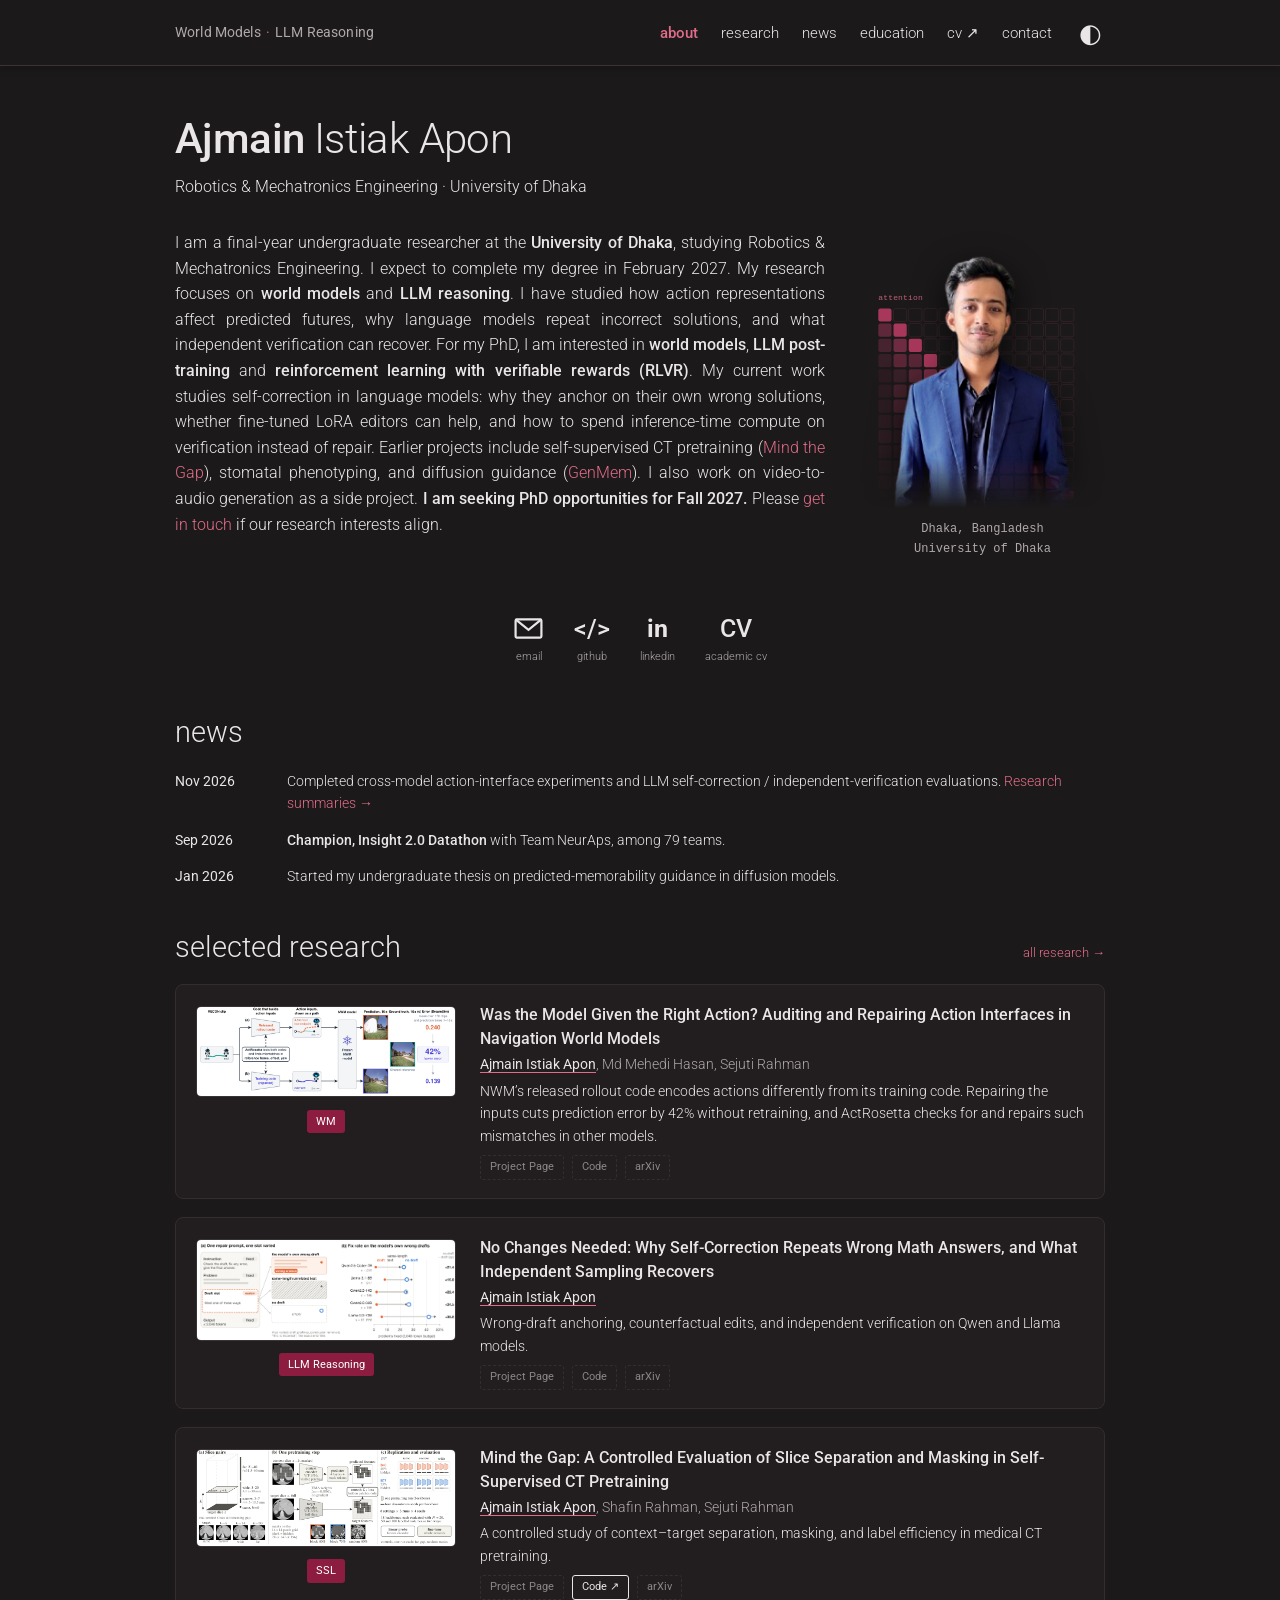
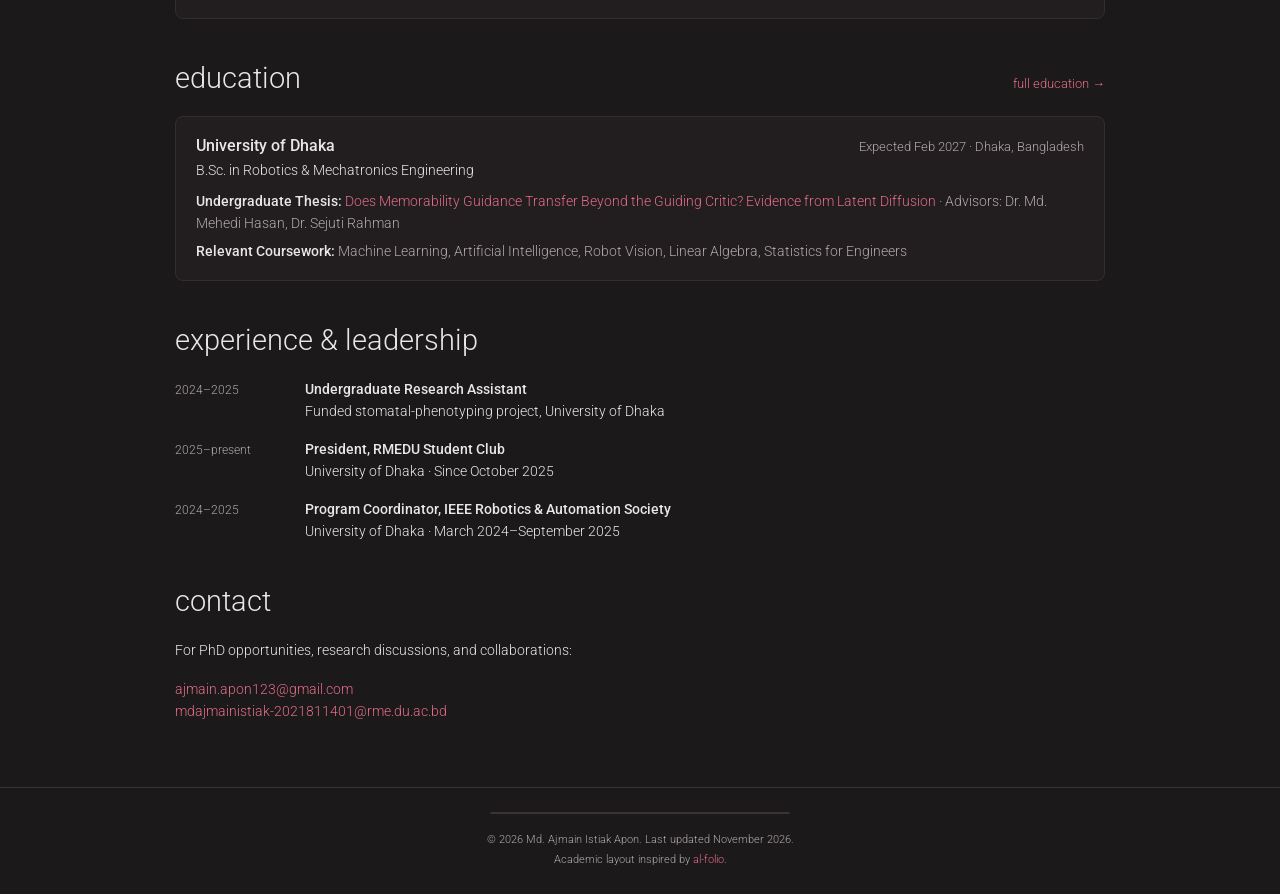
==== commit 4eab5f71: "Replace portrait glow with causal-attention matrix backdrop" ====
--- a/index.html
+++ b/index.html
@@ -4,14 +4,14 @@
 <title>About | Ajmain Istiak Apon</title>
 <meta name="description" content="Ajmain Istiak Apon, University of Dhaka. Research in world models and LLM reasoning. PhD interests in RLVR and LLM post-training.">
 <link rel="icon" href="favicon.svg"><link rel="preconnect" href="https://fonts.googleapis.com"><link rel="preconnect" href="https://fonts.gstatic.com" crossorigin>
-<link href="https://fonts.googleapis.com/css2?family=Roboto:wght@300;400;500;700&display=swap" rel="stylesheet"><link rel="stylesheet" href="style.css?v=20261120-edu-page">
+<link href="https://fonts.googleapis.com/css2?family=Roboto:wght@300;400;500;700&display=swap" rel="stylesheet"><link rel="stylesheet" href="style.css?v=20261120-portrait-attn">
 <script src="main.js?v=20261120-burgundy" defer></script></head>
 <body class="dark"><a class="skip" href="#content">Skip to content</a>
 <header><div class="nav-wrap"><a class="brand brand-tagline" href="./">World Models <span aria-hidden="true">·</span> LLM Reasoning</a><button class="menu-toggle" aria-expanded="false" aria-controls="nav">Menu</button><nav id="nav" aria-label="Main navigation"><a href="./" aria-current="page">about</a><a href="research.html" >research</a><a href="./#news">news</a><a href="education.html">education</a><a href="resume.pdf" target="_blank" rel="noopener">cv ↗</a><a href="./#contact">contact</a></nav><button class="theme-toggle" aria-label="Switch to dark theme" title="Toggle color theme">◐</button></div></header>
 <main id="content" class="page"><section class="about" id="about">
 <h1><strong>Ajmain</strong> Istiak Apon</h1>
 <p class="subtitle">Robotics &amp; Mechatronics Engineering · University of Dhaka</p>
-<aside class="profile"><div class="portrait"><img src="portrait.png?v=20261120-grade" alt="Ajmain Istiak Apon" width="269" height="305"></div><p>Dhaka, Bangladesh<br>University of Dhaka</p></aside>
+<aside class="profile"><div class="portrait"><svg class="portrait-art" viewBox="-34.3 -33.4 313.6 311.4" aria-hidden="true" focusable="false"><rect x="18.0" y="78.0" width="13.2" height="13.2" rx="2" class="pg-cell" fill-opacity="0.95"/><rect x="33.2" y="78.0" width="13.2" height="13.2" rx="2" class="pg-empty"/><rect x="48.4" y="78.0" width="13.2" height="13.2" rx="2" class="pg-empty"/><rect x="63.6" y="78.0" width="13.2" height="13.2" rx="2" class="pg-empty"/><rect x="78.8" y="78.0" width="13.2" height="13.2" rx="2" class="pg-empty"/><rect x="94.0" y="78.0" width="13.2" height="13.2" rx="2" class="pg-empty"/><rect x="109.2" y="78.0" width="13.2" height="13.2" rx="2" class="pg-empty"/><rect x="124.4" y="78.0" width="13.2" height="13.2" rx="2" class="pg-empty"/><rect x="139.6" y="78.0" width="13.2" height="13.2" rx="2" class="pg-empty"/><rect x="154.8" y="78.0" width="13.2" height="13.2" rx="2" class="pg-empty"/><rect x="170.0" y="78.0" width="13.2" height="13.2" rx="2" class="pg-empty"/><rect x="185.2" y="78.0" width="13.2" height="13.2" rx="2" class="pg-empty"/><rect x="200.4" y="78.0" width="13.2" height="13.2" rx="2" class="pg-empty"/><rect x="18.0" y="93.2" width="13.2" height="13.2" rx="2" class="pg-cell" fill-opacity="0.46"/><rect x="33.2" y="93.2" width="13.2" height="13.2" rx="2" class="pg-cell" fill-opacity="0.95"/><rect x="48.4" y="93.2" width="13.2" height="13.2" rx="2" class="pg-empty"/><rect x="63.6" y="93.2" width="13.2" height="13.2" rx="2" class="pg-empty"/><rect x="78.8" y="93.2" width="13.2" height="13.2" rx="2" class="pg-empty"/><rect x="94.0" y="93.2" width="13.2" height="13.2" rx="2" class="pg-empty"/><rect x="109.2" y="93.2" width="13.2" height="13.2" rx="2" class="pg-empty"/><rect x="124.4" y="93.2" width="13.2" height="13.2" rx="2" class="pg-empty"/><rect x="139.6" y="93.2" width="13.2" height="13.2" rx="2" class="pg-empty"/><rect x="154.8" y="93.2" width="13.2" height="13.2" rx="2" class="pg-empty"/><rect x="170.0" y="93.2" width="13.2" height="13.2" rx="2" class="pg-empty"/><rect x="185.2" y="93.2" width="13.2" height="13.2" rx="2" class="pg-empty"/><rect x="200.4" y="93.2" width="13.2" height="13.2" rx="2" class="pg-empty"/><rect x="18.0" y="108.4" width="13.2" height="13.2" rx="2" class="pg-cell" fill-opacity="0.30"/><rect x="33.2" y="108.4" width="13.2" height="13.2" rx="2" class="pg-cell" fill-opacity="0.57"/><rect x="48.4" y="108.4" width="13.2" height="13.2" rx="2" class="pg-cell" fill-opacity="0.95"/><rect x="63.6" y="108.4" width="13.2" height="13.2" rx="2" class="pg-empty"/><rect x="78.8" y="108.4" width="13.2" height="13.2" rx="2" class="pg-empty"/><rect x="94.0" y="108.4" width="13.2" height="13.2" rx="2" class="pg-empty"/><rect x="109.2" y="108.4" width="13.2" height="13.2" rx="2" class="pg-empty"/><rect x="124.4" y="108.4" width="13.2" height="13.2" rx="2" class="pg-empty"/><rect x="139.6" y="108.4" width="13.2" height="13.2" rx="2" class="pg-empty"/><rect x="154.8" y="108.4" width="13.2" height="13.2" rx="2" class="pg-empty"/><rect x="170.0" y="108.4" width="13.2" height="13.2" rx="2" class="pg-empty"/><rect x="185.2" y="108.4" width="13.2" height="13.2" rx="2" class="pg-empty"/><rect x="200.4" y="108.4" width="13.2" height="13.2" rx="2" class="pg-empty"/><rect x="18.0" y="123.6" width="13.2" height="13.2" rx="2" class="pg-cell" fill-opacity="0.19"/><rect x="33.2" y="123.6" width="13.2" height="13.2" rx="2" class="pg-cell" fill-opacity="0.43"/><rect x="48.4" y="123.6" width="13.2" height="13.2" rx="2" class="pg-cell" fill-opacity="0.42"/><rect x="63.6" y="123.6" width="13.2" height="13.2" rx="2" class="pg-cell" fill-opacity="0.95"/><rect x="78.8" y="123.6" width="13.2" height="13.2" rx="2" class="pg-empty"/><rect x="94.0" y="123.6" width="13.2" height="13.2" rx="2" class="pg-empty"/><rect x="109.2" y="123.6" width="13.2" height="13.2" rx="2" class="pg-empty"/><rect x="124.4" y="123.6" width="13.2" height="13.2" rx="2" class="pg-empty"/><rect x="139.6" y="123.6" width="13.2" height="13.2" rx="2" class="pg-empty"/><rect x="154.8" y="123.6" width="13.2" height="13.2" rx="2" class="pg-empty"/><rect x="170.0" y="123.6" width="13.2" height="13.2" rx="2" class="pg-empty"/><rect x="185.2" y="123.6" width="13.2" height="13.2" rx="2" class="pg-empty"/><rect x="200.4" y="123.6" width="13.2" height="13.2" rx="2" class="pg-empty"/><rect x="18.0" y="138.8" width="13.2" height="13.2" rx="2" class="pg-cell" fill-opacity="0.12"/><rect x="33.2" y="138.8" width="13.2" height="13.2" rx="2" class="pg-cell" fill-opacity="0.20"/><rect x="48.4" y="138.8" width="13.2" height="13.2" rx="2" class="pg-cell" fill-opacity="0.40"/><rect x="63.6" y="138.8" width="13.2" height="13.2" rx="2" class="pg-cell" fill-opacity="0.66"/><rect x="78.8" y="138.8" width="13.2" height="13.2" rx="2" class="pg-cell" fill-opacity="0.89"/><rect x="94.0" y="138.8" width="13.2" height="13.2" rx="2" class="pg-empty"/><rect x="109.2" y="138.8" width="13.2" height="13.2" rx="2" class="pg-empty"/><rect x="124.4" y="138.8" width="13.2" height="13.2" rx="2" class="pg-empty"/><rect x="139.6" y="138.8" width="13.2" height="13.2" rx="2" class="pg-empty"/><rect x="154.8" y="138.8" width="13.2" height="13.2" rx="2" class="pg-empty"/><rect x="170.0" y="138.8" width="13.2" height="13.2" rx="2" class="pg-empty"/><rect x="185.2" y="138.8" width="13.2" height="13.2" rx="2" class="pg-empty"/><rect x="200.4" y="138.8" width="13.2" height="13.2" rx="2" class="pg-empty"/><rect x="18.0" y="154.0" width="13.2" height="13.2" rx="2" class="pg-cell" fill-opacity="0.12"/><rect x="33.2" y="154.0" width="13.2" height="13.2" rx="2" class="pg-cell" fill-opacity="0.28"/><rect x="48.4" y="154.0" width="13.2" height="13.2" rx="2" class="pg-cell" fill-opacity="0.45"/><rect x="63.6" y="154.0" width="13.2" height="13.2" rx="2" class="pg-cell" fill-opacity="0.45"/><rect x="78.8" y="154.0" width="13.2" height="13.2" rx="2" class="pg-cell" fill-opacity="0.53"/><rect x="94.0" y="154.0" width="13.2" height="13.2" rx="2" class="pg-cell" fill-opacity="0.95"/><rect x="109.2" y="154.0" width="13.2" height="13.2" rx="2" class="pg-empty"/><rect x="124.4" y="154.0" width="13.2" height="13.2" rx="2" class="pg-empty"/><rect x="139.6" y="154.0" width="13.2" height="13.2" rx="2" class="pg-empty"/><rect x="154.8" y="154.0" width="13.2" height="13.2" rx="2" class="pg-empty"/><rect x="170.0" y="154.0" width="13.2" height="13.2" rx="2" class="pg-empty"/><rect x="185.2" y="154.0" width="13.2" height="13.2" rx="2" class="pg-empty"/><rect x="200.4" y="154.0" width="13.2" height="13.2" rx="2" class="pg-empty"/><rect x="18.0" y="169.2" width="13.2" height="13.2" rx="2" class="pg-cell" fill-opacity="0.12"/><rect x="33.2" y="169.2" width="13.2" height="13.2" rx="2" class="pg-cell" fill-opacity="0.29"/><rect x="48.4" y="169.2" width="13.2" height="13.2" rx="2" class="pg-cell" fill-opacity="0.18"/><rect x="63.6" y="169.2" width="13.2" height="13.2" rx="2" class="pg-cell" fill-opacity="0.21"/><rect x="78.8" y="169.2" width="13.2" height="13.2" rx="2" class="pg-cell" fill-opacity="0.31"/><rect x="94.0" y="169.2" width="13.2" height="13.2" rx="2" class="pg-cell" fill-opacity="0.51"/><rect x="109.2" y="169.2" width="13.2" height="13.2" rx="2" class="pg-cell" fill-opacity="0.95"/><rect x="124.4" y="169.2" width="13.2" height="13.2" rx="2" class="pg-empty"/><rect x="139.6" y="169.2" width="13.2" height="13.2" rx="2" class="pg-empty"/><rect x="154.8" y="169.2" width="13.2" height="13.2" rx="2" class="pg-empty"/><rect x="170.0" y="169.2" width="13.2" height="13.2" rx="2" class="pg-empty"/><rect x="185.2" y="169.2" width="13.2" height="13.2" rx="2" class="pg-empty"/><rect x="200.4" y="169.2" width="13.2" height="13.2" rx="2" class="pg-empty"/><rect x="18.0" y="184.4" width="13.2" height="13.2" rx="2" class="pg-cell" fill-opacity="0.12"/><rect x="33.2" y="184.4" width="13.2" height="13.2" rx="2" class="pg-cell" fill-opacity="0.16"/><rect x="48.4" y="184.4" width="13.2" height="13.2" rx="2" class="pg-cell" fill-opacity="0.22"/><rect x="63.6" y="184.4" width="13.2" height="13.2" rx="2" class="pg-cell" fill-opacity="0.20"/><rect x="78.8" y="184.4" width="13.2" height="13.2" rx="2" class="pg-cell" fill-opacity="0.33"/><rect x="94.0" y="184.4" width="13.2" height="13.2" rx="2" class="pg-cell" fill-opacity="0.29"/><rect x="109.2" y="184.4" width="13.2" height="13.2" rx="2" class="pg-cell" fill-opacity="0.43"/><rect x="124.4" y="184.4" width="13.2" height="13.2" rx="2" class="pg-cell" fill-opacity="0.91"/><rect x="139.6" y="184.4" width="13.2" height="13.2" rx="2" class="pg-empty"/><rect x="154.8" y="184.4" width="13.2" height="13.2" rx="2" class="pg-empty"/><rect x="170.0" y="184.4" width="13.2" height="13.2" rx="2" class="pg-empty"/><rect x="185.2" y="184.4" width="13.2" height="13.2" rx="2" class="pg-empty"/><rect x="200.4" y="184.4" width="13.2" height="13.2" rx="2" class="pg-empty"/><rect x="18.0" y="199.6" width="13.2" height="13.2" rx="2" class="pg-cell" fill-opacity="0.13"/><rect x="33.2" y="199.6" width="13.2" height="13.2" rx="2" class="pg-cell" fill-opacity="0.12"/><rect x="48.4" y="199.6" width="13.2" height="13.2" rx="2" class="pg-cell" fill-opacity="0.12"/><rect x="63.6" y="199.6" width="13.2" height="13.2" rx="2" class="pg-cell" fill-opacity="0.21"/><rect x="78.8" y="199.6" width="13.2" height="13.2" rx="2" class="pg-cell" fill-opacity="0.23"/><rect x="94.0" y="199.6" width="13.2" height="13.2" rx="2" class="pg-cell" fill-opacity="0.26"/><rect x="109.2" y="199.6" width="13.2" height="13.2" rx="2" class="pg-cell" fill-opacity="0.51"/><rect x="124.4" y="199.6" width="13.2" height="13.2" rx="2" class="pg-cell" fill-opacity="0.62"/><rect x="139.6" y="199.6" width="13.2" height="13.2" rx="2" class="pg-cell" fill-opacity="0.92"/><rect x="154.8" y="199.6" width="13.2" height="13.2" rx="2" class="pg-empty"/><rect x="170.0" y="199.6" width="13.2" height="13.2" rx="2" class="pg-empty"/><rect x="185.2" y="199.6" width="13.2" height="13.2" rx="2" class="pg-empty"/><rect x="200.4" y="199.6" width="13.2" height="13.2" rx="2" class="pg-empty"/><rect x="18.0" y="214.8" width="13.2" height="13.2" rx="2" class="pg-cell" fill-opacity="0.12"/><rect x="33.2" y="214.8" width="13.2" height="13.2" rx="2" class="pg-cell" fill-opacity="0.12"/><rect x="48.4" y="214.8" width="13.2" height="13.2" rx="2" class="pg-cell" fill-opacity="0.21"/><rect x="63.6" y="214.8" width="13.2" height="13.2" rx="2" class="pg-cell" fill-opacity="0.20"/><rect x="78.8" y="214.8" width="13.2" height="13.2" rx="2" class="pg-cell" fill-opacity="0.12"/><rect x="94.0" y="214.8" width="13.2" height="13.2" rx="2" class="pg-cell" fill-opacity="0.38"/><rect x="109.2" y="214.8" width="13.2" height="13.2" rx="2" class="pg-cell" fill-opacity="0.20"/><rect x="124.4" y="214.8" width="13.2" height="13.2" rx="2" class="pg-cell" fill-opacity="0.40"/><rect x="139.6" y="214.8" width="13.2" height="13.2" rx="2" class="pg-cell" fill-opacity="0.64"/><rect x="154.8" y="214.8" width="13.2" height="13.2" rx="2" class="pg-cell" fill-opacity="0.90"/><rect x="170.0" y="214.8" width="13.2" height="13.2" rx="2" class="pg-empty"/><rect x="185.2" y="214.8" width="13.2" height="13.2" rx="2" class="pg-empty"/><rect x="200.4" y="214.8" width="13.2" height="13.2" rx="2" class="pg-empty"/><rect x="18.0" y="230.0" width="13.2" height="13.2" rx="2" class="pg-cell" fill-opacity="0.12"/><rect x="33.2" y="230.0" width="13.2" height="13.2" rx="2" class="pg-cell" fill-opacity="0.12"/><rect x="48.4" y="230.0" width="13.2" height="13.2" rx="2" class="pg-cell" fill-opacity="0.13"/><rect x="63.6" y="230.0" width="13.2" height="13.2" rx="2" class="pg-cell" fill-opacity="0.18"/><rect x="78.8" y="230.0" width="13.2" height="13.2" rx="2" class="pg-cell" fill-opacity="0.16"/><rect x="94.0" y="230.0" width="13.2" height="13.2" rx="2" class="pg-cell" fill-opacity="0.29"/><rect x="109.2" y="230.0" width="13.2" height="13.2" rx="2" class="pg-cell" fill-opacity="0.18"/><rect x="124.4" y="230.0" width="13.2" height="13.2" rx="2" class="pg-cell" fill-opacity="0.38"/><rect x="139.6" y="230.0" width="13.2" height="13.2" rx="2" class="pg-cell" fill-opacity="0.45"/><rect x="154.8" y="230.0" width="13.2" height="13.2" rx="2" class="pg-cell" fill-opacity="0.59"/><rect x="170.0" y="230.0" width="13.2" height="13.2" rx="2" class="pg-cell" fill-opacity="0.95"/><rect x="185.2" y="230.0" width="13.2" height="13.2" rx="2" class="pg-empty"/><rect x="200.4" y="230.0" width="13.2" height="13.2" rx="2" class="pg-empty"/><rect x="18.0" y="245.2" width="13.2" height="13.2" rx="2" class="pg-cell" fill-opacity="0.13"/><rect x="33.2" y="245.2" width="13.2" height="13.2" rx="2" class="pg-cell" fill-opacity="0.18"/><rect x="48.4" y="245.2" width="13.2" height="13.2" rx="2" class="pg-cell" fill-opacity="0.12"/><rect x="63.6" y="245.2" width="13.2" height="13.2" rx="2" class="pg-cell" fill-opacity="0.13"/><rect x="78.8" y="245.2" width="13.2" height="13.2" rx="2" class="pg-cell" fill-opacity="0.12"/><rect x="94.0" y="245.2" width="13.2" height="13.2" rx="2" class="pg-cell" fill-opacity="0.20"/><rect x="109.2" y="245.2" width="13.2" height="13.2" rx="2" class="pg-cell" fill-opacity="0.22"/><rect x="124.4" y="245.2" width="13.2" height="13.2" rx="2" class="pg-cell" fill-opacity="0.39"/><rect x="139.6" y="245.2" width="13.2" height="13.2" rx="2" class="pg-cell" fill-opacity="0.41"/><rect x="154.8" y="245.2" width="13.2" height="13.2" rx="2" class="pg-cell" fill-opacity="0.36"/><rect x="170.0" y="245.2" width="13.2" height="13.2" rx="2" class="pg-cell" fill-opacity="0.53"/><rect x="185.2" y="245.2" width="13.2" height="13.2" rx="2" class="pg-cell" fill-opacity="0.95"/><rect x="200.4" y="245.2" width="13.2" height="13.2" rx="2" class="pg-empty"/><rect x="18.0" y="260.4" width="13.2" height="13.2" rx="2" class="pg-cell" fill-opacity="0.12"/><rect x="33.2" y="260.4" width="13.2" height="13.2" rx="2" class="pg-cell" fill-opacity="0.12"/><rect x="48.4" y="260.4" width="13.2" height="13.2" rx="2" class="pg-cell" fill-opacity="0.12"/><rect x="63.6" y="260.4" width="13.2" height="13.2" rx="2" class="pg-cell" fill-opacity="0.12"/><rect x="78.8" y="260.4" width="13.2" height="13.2" rx="2" class="pg-cell" fill-opacity="0.12"/><rect x="94.0" y="260.4" width="13.2" height="13.2" rx="2" class="pg-cell" fill-opacity="0.18"/><rect x="109.2" y="260.4" width="13.2" height="13.2" rx="2" class="pg-cell" fill-opacity="0.12"/><rect x="124.4" y="260.4" width="13.2" height="13.2" rx="2" class="pg-cell" fill-opacity="0.12"/><rect x="139.6" y="260.4" width="13.2" height="13.2" rx="2" class="pg-cell" fill-opacity="0.21"/><rect x="154.8" y="260.4" width="13.2" height="13.2" rx="2" class="pg-cell" fill-opacity="0.43"/><rect x="170.0" y="260.4" width="13.2" height="13.2" rx="2" class="pg-cell" fill-opacity="0.30"/><rect x="185.2" y="260.4" width="13.2" height="13.2" rx="2" class="pg-cell" fill-opacity="0.55"/><rect x="200.4" y="260.4" width="13.2" height="13.2" rx="2" class="pg-cell" fill-opacity="0.95"/><text x="18" y="70" class="pg-lbl">attention</text></svg><img src="portrait.png?v=20261120-grade" alt="Ajmain Istiak Apon" width="269" height="305"></div><p>Dhaka, Bangladesh<br>University of Dhaka</p></aside>
 <div class="biography"><p>I am a final-year undergraduate researcher at the <strong>University of Dhaka</strong>, studying Robotics &amp; Mechatronics Engineering. I expect to complete my degree in February 2027. My research focuses on <strong>world models</strong> and <strong>LLM reasoning</strong>. I have studied how action representations affect predicted futures, why language models repeat incorrect solutions, and what independent verification can recover. For my PhD, I am interested in <strong>world models</strong>, <strong>LLM post-training</strong> and <strong>reinforcement learning with verifiable rewards (RLVR)</strong>. My current work studies self-correction in language models: why they anchor on their own wrong solutions, whether fine-tuned LoRA editors can help, and how to spend inference-time compute on verification instead of repair. Earlier projects include self-supervised CT pretraining (<a href="research.html#research-2">Mind the Gap</a>), stomatal phenotyping, and diffusion guidance (<a href="research.html#research-3">GenMem</a>). I also work on video-to-audio generation as a side project. <strong>I am seeking PhD opportunities for Fall 2027.</strong> Please <a href="mailto:ajmain.apon123@gmail.com">get in touch</a> if our research interests align.</p></div>
 <div class="socials" aria-label="Profile links"><a href="mailto:ajmain.apon123@gmail.com" aria-label="Email"><svg viewBox="0 0 24 24" aria-hidden="true"><rect x="2" y="5" width="20" height="14" rx="1"/><path d="m2 5 10 8L22 5"/></svg><span>email</span></a><a href="https://github.com/ajmainapon" target="_blank" rel="noopener"><span class="social-symbol">&lt;/&gt;</span><span>github</span></a><a href="https://www.linkedin.com/in/ajmain-istiak-apon-902672140/" target="_blank" rel="noopener"><span class="social-symbol linkedin">in</span><span>linkedin</span></a><a href="resume.pdf" target="_blank" rel="noopener"><span class="social-symbol">CV</span><span>academic cv</span></a></div>
 </section>
--- a/style.css
+++ b/style.css
@@ -1,2 +1,2 @@
-:root{color-scheme:light;--bg:#fff;--text:#333;--muted:#707070;--accent:#8c1d40;--badge:#8c1d40;--line:#e4dfe1;--panel:#f7f4f5;--card:#fbf9fa;--card-border:#e7e0e2;--shadow:0 2px 8px #0000000d;--glow:#c96b886b;--glow-soft:#e8b3c24d;--tex-dot:#8c1d4042}*{box-sizing:border-box}html{scroll-behavior:smooth;scroll-padding-top:90px}body{margin:0;font-family:Roboto,Arial,sans-serif;font-size:16px;font-weight:300;line-height:1.6;background:var(--bg);color:var(--text)}body.dark{color-scheme:dark;--bg:#1b191a;--text:#eae6e7;--muted:#b0a8ab;--accent:#e06c88;--badge:#8c1d40;--line:#3a3235;--panel:#272224;--card:#221d1f;--card-border:#352c30;--shadow:0 2px 8px #0004;--glow:#b52d575a;--glow-soft:#6e143238;--tex-dot:#e0769352}a{color:var(--accent);text-decoration:none}a:hover{text-decoration:underline}strong{font-weight:500}button{font:inherit;color:var(--text)}a:focus-visible,button:focus-visible,summary:focus-visible{outline:2px solid var(--accent);outline-offset:4px}header{height:66px;position:sticky;top:0;background:var(--bg);border-bottom:1px solid var(--line);box-shadow:var(--shadow);z-index:10}.nav-wrap{max-width:930px;margin:auto;height:100%;display:flex;align-items:center;gap:24px}.brand{color:var(--text);font-size:20px;margin-right:auto}.brand:hover{text-decoration:none}.brand-tagline{font-size:14px;font-weight:400;letter-spacing:.01em;color:var(--muted);white-space:nowrap;min-width:0;overflow:hidden;text-overflow:ellipsis;transition:color .15s}.brand-tagline:hover{color:var(--text)}.brand-tagline span{color:var(--accent);margin:0 2px}nav{display:flex;gap:23px;align-items:center}nav a{color:var(--text);font-size:15px}nav a[aria-current]{color:var(--accent);font-weight:500}.theme-toggle{border:0;background:none;cursor:pointer;padding:3px;font-size:26px;line-height:1}.menu-toggle{display:none}.page{max-width:930px;margin:48px auto 65px;min-height:75vh}h1{font-size:42px;line-height:1.2;font-weight:300;letter-spacing:-.6px;margin:0 0 10px}h2{font-weight:300;font-size:29px;line-height:1.2;margin:0 0 20px}h3{margin:0}p{margin:0 0 16px}.subtitle{margin-bottom:30px;font-size:16px}.profile{float:right;width:245px;margin:0 0 22px 35px}.portrait{position:relative;width:100%;aspect-ratio:245/278;isolation:isolate}.portrait::before{content:"";position:absolute;z-index:0;inset:-6% -14% 2%;border-radius:50%;filter:blur(14px);background:radial-gradient(ellipse at 50% 46%,var(--glow) 0%,var(--glow-soft) 42%,#0000 70%)}.portrait::after{content:"";position:absolute;z-index:1;inset:-10% -18% 0;pointer-events:none;background-image:radial-gradient(circle,var(--tex-dot) 1px,#0000 1.15px),url("data:image/svg+xml,%3Csvg xmlns='http://www.w3.org/2000/svg' width='160' height='160'%3E%3Cfilter id='n'%3E%3CfeTurbulence type='fractalNoise' baseFrequency='0.85' numOctaves='4' stitchTiles='stitch'/%3E%3CfeColorMatrix type='saturate' values='0'/%3E%3C/filter%3E%3Crect width='100%25' height='100%25' filter='url(%23n)' opacity='0.2'/%3E%3C/svg%3E");background-size:10px 10px,160px 160px;-webkit-mask:radial-gradient(ellipse 52% 46% at 50% 45%,#000 18%,#0008 48%,#0000 74%);mask:radial-gradient(ellipse 52% 46% at 50% 45%,#000 18%,#0008 48%,#0000 74%)}.profile img{position:relative;z-index:2;width:100%;height:100%;object-fit:contain;object-position:center bottom;display:block;-webkit-mask:linear-gradient(#000 82%,#0000 100%);mask:linear-gradient(#000 82%,#0000 100%)}.profile p{font-family:monospace;font-size:12px;line-height:1.65;margin-top:12px;color:var(--muted);text-align:center}.biography p{text-align:justify;hyphens:auto;-webkit-hyphens:auto}.opportunity{padding:0}.socials{clear:both;display:flex;justify-content:center;gap:30px;padding:15px 0 8px}.socials a{color:var(--text);display:flex;flex-direction:column;align-items:center;gap:4px}.socials a:hover{color:var(--accent);text-decoration:none}.socials span:last-child{font-size:11px;color:var(--muted)}.socials svg{width:31px;height:31px;stroke:currentColor;fill:none;stroke-width:1.7}.social-symbol{font-weight:500;font-size:25px;line-height:31px;height:31px}.social-symbol.linkedin{font-weight:700}section+section{margin-top:42px}.news-row{display:grid;grid-template-columns:100px 1fr;gap:12px;margin-bottom:14px;font-size:14px}.news-row time{font-weight:400}.news-row p{margin:0}.section-title{display:flex;justify-content:space-between;align-items:baseline;gap:20px}.section-title>a{font-size:13px}.section-note{font-size:13px;color:var(--muted);margin-top:-9px;margin-bottom:25px}.publication{display:grid;grid-template-columns:110px 1fr;gap:20px;margin-bottom:30px}.pub-label{padding-top:4px;text-align:center}.pub-label span{display:inline-block;background:var(--badge);color:#fff;border-radius:3px;padding:3px 9px;font-size:11px;font-weight:400;max-width:100%}.pub-body h3{font-size:16px;line-height:1.5;font-weight:500;margin-bottom:3px}.pub-authors{font-size:13.5px;margin-bottom:4px;color:var(--muted)}.self-author{color:var(--text);font-weight:400;text-decoration:underline;text-decoration-color:var(--accent);text-underline-offset:3px}.pub-meta{font-size:13px;font-style:italic;margin-bottom:5px;color:var(--muted)}.pub-description{font-size:14px;margin-bottom:8px}.pub-actions{display:flex;flex-wrap:wrap;align-items:center;gap:8px;margin-top:2px}.pub-actions a,.pub-actions .pub-pending,summary{border:1px solid var(--text);border-radius:3px;font-size:11px;font-weight:400;color:var(--text);padding:2px 9px;background:transparent;line-height:1.7;cursor:pointer;display:inline-flex;align-items:center;gap:4px;list-style:none;transition:color .15s,border-color .15s,background-color .15s}.pub-actions a:hover,summary:hover{color:var(--accent);border-color:var(--accent);background:color-mix(in srgb,var(--accent) 10%,transparent);text-decoration:none}.pub-actions .pub-pending{border-style:dashed;border-color:var(--line);color:var(--muted);opacity:.75;cursor:default;user-select:none}.pub-actions:empty{display:none}details{margin-top:6px}summary::-webkit-details-marker{display:none}details[open] summary{color:var(--accent);border-color:var(--accent)}.abstract{margin-top:12px;padding:14px 18px;background:var(--panel);border-left:2px solid var(--accent);font-size:13px;line-height:1.65}.abstract ul{margin:0;padding-left:16px;line-height:1.65!important}.abstract li+li{margin-top:9px}.edu-card{padding:18px 20px;background:var(--card);border:1px solid var(--card-border);border-radius:8px}.edu-head{display:flex;justify-content:space-between;align-items:baseline;gap:16px;margin-bottom:10px}.edu-head h3{font-size:16px;font-weight:500;line-height:1.4}.edu-degree{font-size:14px;color:var(--text);margin:2px 0 0}.edu-date{font-size:12.5px;color:var(--muted);white-space:nowrap}.edu-detail{font-size:13.5px;color:var(--muted);margin:6px 0 0;line-height:1.6}.edu-detail strong{color:var(--text)}.edu-subblock{margin-top:14px;padding-top:12px;border-top:1px solid var(--card-border)}.edu-sublabel{display:block;font-size:11.5px;text-transform:uppercase;letter-spacing:.05em;color:var(--muted);margin-bottom:8px}.tag-list{display:flex;flex-wrap:wrap;gap:7px}.tag-list span{font-size:12px;color:var(--text);background:var(--panel);border:1px solid var(--card-border);border-radius:4px;padding:2px 9px}.edu-list{display:flex;flex-direction:column;gap:14px}.edu-item{display:grid;grid-template-columns:135px 1fr;gap:20px;padding:16px 20px;background:var(--card);border:1px solid var(--card-border);border-radius:8px}.edu-period{font-size:12px;color:var(--muted);padding-top:3px}.edu-item h3{font-size:15.5px;font-weight:500;line-height:1.4;margin-bottom:2px}.edu-org{font-size:13px;color:var(--accent);margin:0 0 6px}.edu-note{font-size:13.5px;color:var(--muted);margin:0;line-height:1.6}.skills-row{display:grid;grid-template-columns:120px 1fr;gap:16px;font-size:13.5px;padding:7px 0}.skills-row+.skills-row{border-top:1px solid var(--card-border)}.skills-row>span{color:var(--text);font-weight:500}.skills-row p{margin:0;color:var(--muted)}.background-row{display:grid;grid-template-columns:110px 1fr;gap:20px;margin-bottom:15px;font-size:14px}.background-row>span{color:var(--muted);font-size:12px;padding-top:3px}.background-row p{margin:0}#contact{font-size:14px}#contact a{overflow-wrap:anywhere}.research-intro{font-size:14px;color:var(--muted);max-width:800px}.year{border-bottom:1px solid var(--line);padding-bottom:12px;margin:35px 0 25px;color:var(--muted);font-size:24px}footer{text-align:center;border-top:1px solid var(--line);padding:24px 20px;font-size:11px;color:var(--muted);line-height:1.8}.visitor-map{max-width:300px;width:100%;margin:0 auto 16px;border:1px solid var(--line);border-radius:6px;overflow:hidden;background:#231e20}.skip{position:fixed;top:-100px;left:15px;background:var(--bg);padding:8px;z-index:30}.skip:focus{top:5px}@media(max-width:1000px){.nav-wrap,.page{max-width:calc(100% - 48px)}}@media(max-width:820px){.nav-wrap{gap:16px}nav{gap:14px}nav a{font-size:14px}}@media(max-width:650px){header{height:60px}.nav-wrap{max-width:calc(100% - 32px);gap:16px}.brand{font-size:17px}.brand-tagline{font-size:12.5px}.menu-toggle{display:block;font-size:12px;background:none;border:1px solid var(--line);padding:4px 8px;cursor:pointer}.theme-toggle{font-size:24px}nav{display:none;position:absolute;top:59px;left:0;right:0;background:var(--bg);border-bottom:1px solid var(--line);padding:18px 20px;gap:22px;flex-wrap:wrap}nav.open{display:flex}.page{max-width:calc(100% - 36px);margin-top:32px}h1{font-size:33px}.subtitle{font-size:14px;margin-bottom:24px}.profile{float:none;width:150px;margin:0 auto 18px;text-align:center}.profile p{font-size:9px;margin-top:8px}.biography{font-size:14px}h2{font-size:27px}.socials{gap:25px;padding-top:12px}.news-row{grid-template-columns:75px 1fr;font-size:13px;gap:10px}.publication{grid-template-columns:1fr;gap:8px;margin-bottom:30px}.pub-label{text-align:left;padding-top:0}.pub-label span{font-size:10px;padding:1px 7px}.pub-body h3{font-size:15px}.pub-description{font-size:13px}.pub-authors{font-size:12.5px}.pub-meta{font-size:12px}.section-title>a{font-size:12px}.section-note{font-size:12px}.edu-card{padding:15px}.edu-head{flex-direction:column;gap:4px}.edu-date{font-size:12px}.edu-detail{font-size:13px}.edu-item{grid-template-columns:1fr;gap:6px;padding:15px}.edu-period{padding-top:0}.edu-note{font-size:13px}.skills-row{grid-template-columns:1fr;gap:4px;font-size:13px}.background-row{grid-template-columns:82px 1fr;gap:12px;font-size:13px}.background-row>span{font-size:11px}section+section{margin-top:35px}.abstract{padding:12px;font-size:12px}footer>div span{display:block}}@media(prefers-reduced-motion:reduce){html{scroll-behavior:auto}}
+:root{color-scheme:light;--bg:#fff;--text:#333;--muted:#707070;--accent:#8c1d40;--badge:#8c1d40;--line:#e4dfe1;--panel:#f7f4f5;--card:#fbf9fa;--card-border:#e7e0e2;--shadow:0 2px 8px #0000000d;--glow:#c96b886b;--glow-soft:#e8b3c24d;--tex-dot:#8c1d4042;--disc-1:#b03a5f;--disc-2:#6e1430;--disc-rim:#ffffff30;--disc-dot:#ffffff2e;--orbit:#8c1d4070;--portrait-shadow:#3a0a1a4d;--cell:#8c1d40;--cell-line:#8c1d402e}*{box-sizing:border-box}html{scroll-behavior:smooth;scroll-padding-top:90px}body{margin:0;font-family:Roboto,Arial,sans-serif;font-size:16px;font-weight:300;line-height:1.6;background:var(--bg);color:var(--text)}body.dark{color-scheme:dark;--bg:#1b191a;--text:#eae6e7;--muted:#b0a8ab;--accent:#e06c88;--badge:#8c1d40;--line:#3a3235;--panel:#272224;--card:#221d1f;--card-border:#352c30;--shadow:0 2px 8px #0004;--glow:#b52d575a;--glow-soft:#6e143238;--tex-dot:#e0769352;--disc-1:#9b2347;--disc-2:#3e0c1d;--disc-rim:#e06c8840;--disc-dot:#ffffff1c;--orbit:#e06c8880;--portrait-shadow:#000a;--cell:#b03a5f;--cell-line:#e06c882e}a{color:var(--accent);text-decoration:none}a:hover{text-decoration:underline}strong{font-weight:500}button{font:inherit;color:var(--text)}a:focus-visible,button:focus-visible,summary:focus-visible{outline:2px solid var(--accent);outline-offset:4px}header{height:66px;position:sticky;top:0;background:var(--bg);border-bottom:1px solid var(--line);box-shadow:var(--shadow);z-index:10}.nav-wrap{max-width:930px;margin:auto;height:100%;display:flex;align-items:center;gap:24px}.brand{color:var(--text);font-size:20px;margin-right:auto}.brand:hover{text-decoration:none}.brand-tagline{font-size:14px;font-weight:400;letter-spacing:.01em;color:var(--muted);white-space:nowrap;min-width:0;overflow:hidden;text-overflow:ellipsis;transition:color .15s}.brand-tagline:hover{color:var(--text)}.brand-tagline span{color:var(--accent);margin:0 2px}nav{display:flex;gap:23px;align-items:center}nav a{color:var(--text);font-size:15px}nav a[aria-current]{color:var(--accent);font-weight:500}.theme-toggle{border:0;background:none;cursor:pointer;padding:3px;font-size:26px;line-height:1}.menu-toggle{display:none}.page{max-width:930px;margin:48px auto 65px;min-height:75vh}h1{font-size:42px;line-height:1.2;font-weight:300;letter-spacing:-.6px;margin:0 0 10px}h2{font-weight:300;font-size:29px;line-height:1.2;margin:0 0 20px}h3{margin:0}p{margin:0 0 16px}.subtitle{margin-bottom:30px;font-size:16px}.profile{float:right;width:245px;margin:0 0 22px 35px}.portrait{position:relative;width:100%;aspect-ratio:245/278;isolation:isolate}.portrait-art{position:absolute;top:-12%;left:-14%;width:128%;height:112%;overflow:visible;z-index:0;pointer-events:none;-webkit-mask:linear-gradient(#000 78%,#0000 98%);mask:linear-gradient(#000 78%,#0000 98%)}.pg-cell{fill:var(--cell)}.pg-empty{fill:none;stroke:var(--cell-line);stroke-width:.6}.pg-lbl{font:500 8px ui-monospace,SFMono-Regular,Menlo,monospace;fill:var(--accent);opacity:.85;letter-spacing:.02em}.profile img{position:relative;z-index:2;width:100%;height:100%;object-fit:contain;object-position:center bottom;display:block;filter:drop-shadow(0 10px 16px var(--portrait-shadow));-webkit-mask:linear-gradient(#000 82%,#0000 100%);mask:linear-gradient(#000 82%,#0000 100%)}.profile p{font-family:monospace;font-size:12px;line-height:1.65;margin-top:12px;color:var(--muted);text-align:center}.biography p{text-align:justify;hyphens:auto;-webkit-hyphens:auto}.opportunity{padding:0}.socials{clear:both;display:flex;justify-content:center;gap:30px;padding:15px 0 8px}.socials a{color:var(--text);display:flex;flex-direction:column;align-items:center;gap:4px}.socials a:hover{color:var(--accent);text-decoration:none}.socials span:last-child{font-size:11px;color:var(--muted)}.socials svg{width:31px;height:31px;stroke:currentColor;fill:none;stroke-width:1.7}.social-symbol{font-weight:500;font-size:25px;line-height:31px;height:31px}.social-symbol.linkedin{font-weight:700}section+section{margin-top:42px}.news-row{display:grid;grid-template-columns:100px 1fr;gap:12px;margin-bottom:14px;font-size:14px}.news-row time{font-weight:400}.news-row p{margin:0}.section-title{display:flex;justify-content:space-between;align-items:baseline;gap:20px}.section-title>a{font-size:13px}.section-note{font-size:13px;color:var(--muted);margin-top:-9px;margin-bottom:25px}.publication{display:grid;grid-template-columns:110px 1fr;gap:20px;margin-bottom:30px}.pub-label{padding-top:4px;text-align:center}.pub-label span{display:inline-block;background:var(--badge);color:#fff;border-radius:3px;padding:3px 9px;font-size:11px;font-weight:400;max-width:100%}.pub-body h3{font-size:16px;line-height:1.5;font-weight:500;margin-bottom:3px}.pub-authors{font-size:13.5px;margin-bottom:4px;color:var(--muted)}.self-author{color:var(--text);font-weight:400;text-decoration:underline;text-decoration-color:var(--accent);text-underline-offset:3px}.pub-meta{font-size:13px;font-style:italic;margin-bottom:5px;color:var(--muted)}.pub-description{font-size:14px;margin-bottom:8px}.pub-actions{display:flex;flex-wrap:wrap;align-items:center;gap:8px;margin-top:2px}.pub-actions a,.pub-actions .pub-pending,summary{border:1px solid var(--text);border-radius:3px;font-size:11px;font-weight:400;color:var(--text);padding:2px 9px;background:transparent;line-height:1.7;cursor:pointer;display:inline-flex;align-items:center;gap:4px;list-style:none;transition:color .15s,border-color .15s,background-color .15s}.pub-actions a:hover,summary:hover{color:var(--accent);border-color:var(--accent);background:color-mix(in srgb,var(--accent) 10%,transparent);text-decoration:none}.pub-actions .pub-pending{border-style:dashed;border-color:var(--line);color:var(--muted);opacity:.75;cursor:default;user-select:none}.pub-actions:empty{display:none}details{margin-top:6px}summary::-webkit-details-marker{display:none}details[open] summary{color:var(--accent);border-color:var(--accent)}.abstract{margin-top:12px;padding:14px 18px;background:var(--panel);border-left:2px solid var(--accent);font-size:13px;line-height:1.65}.abstract ul{margin:0;padding-left:16px;line-height:1.65!important}.abstract li+li{margin-top:9px}.edu-card{padding:18px 20px;background:var(--card);border:1px solid var(--card-border);border-radius:8px}.edu-head{display:flex;justify-content:space-between;align-items:baseline;gap:16px;margin-bottom:10px}.edu-head h3{font-size:16px;font-weight:500;line-height:1.4}.edu-degree{font-size:14px;color:var(--text);margin:2px 0 0}.edu-date{font-size:12.5px;color:var(--muted);white-space:nowrap}.edu-detail{font-size:13.5px;color:var(--muted);margin:6px 0 0;line-height:1.6}.edu-detail strong{color:var(--text)}.edu-subblock{margin-top:14px;padding-top:12px;border-top:1px solid var(--card-border)}.edu-sublabel{display:block;font-size:11.5px;text-transform:uppercase;letter-spacing:.05em;color:var(--muted);margin-bottom:8px}.tag-list{display:flex;flex-wrap:wrap;gap:7px}.tag-list span{font-size:12px;color:var(--text);background:var(--panel);border:1px solid var(--card-border);border-radius:4px;padding:2px 9px}.edu-list{display:flex;flex-direction:column;gap:14px}.edu-item{display:grid;grid-template-columns:135px 1fr;gap:20px;padding:16px 20px;background:var(--card);border:1px solid var(--card-border);border-radius:8px}.edu-period{font-size:12px;color:var(--muted);padding-top:3px}.edu-item h3{font-size:15.5px;font-weight:500;line-height:1.4;margin-bottom:2px}.edu-org{font-size:13px;color:var(--accent);margin:0 0 6px}.edu-note{font-size:13.5px;color:var(--muted);margin:0;line-height:1.6}.skills-row{display:grid;grid-template-columns:120px 1fr;gap:16px;font-size:13.5px;padding:7px 0}.skills-row+.skills-row{border-top:1px solid var(--card-border)}.skills-row>span{color:var(--text);font-weight:500}.skills-row p{margin:0;color:var(--muted)}.background-row{display:grid;grid-template-columns:110px 1fr;gap:20px;margin-bottom:15px;font-size:14px}.background-row>span{color:var(--muted);font-size:12px;padding-top:3px}.background-row p{margin:0}#contact{font-size:14px}#contact a{overflow-wrap:anywhere}.research-intro{font-size:14px;color:var(--muted);max-width:800px}.year{border-bottom:1px solid var(--line);padding-bottom:12px;margin:35px 0 25px;color:var(--muted);font-size:24px}footer{text-align:center;border-top:1px solid var(--line);padding:24px 20px;font-size:11px;color:var(--muted);line-height:1.8}.visitor-map{max-width:300px;width:100%;margin:0 auto 16px;border:1px solid var(--line);border-radius:6px;overflow:hidden;background:#231e20}.skip{position:fixed;top:-100px;left:15px;background:var(--bg);padding:8px;z-index:30}.skip:focus{top:5px}@media(max-width:1000px){.nav-wrap,.page{max-width:calc(100% - 48px)}}@media(max-width:820px){.nav-wrap{gap:16px}nav{gap:14px}nav a{font-size:14px}}@media(max-width:650px){header{height:60px}.nav-wrap{max-width:calc(100% - 32px);gap:16px}.brand{font-size:17px}.brand-tagline{font-size:12.5px}.menu-toggle{display:block;font-size:12px;background:none;border:1px solid var(--line);padding:4px 8px;cursor:pointer}.theme-toggle{font-size:24px}nav{display:none;position:absolute;top:59px;left:0;right:0;background:var(--bg);border-bottom:1px solid var(--line);padding:18px 20px;gap:22px;flex-wrap:wrap}nav.open{display:flex}.page{max-width:calc(100% - 36px);margin-top:32px}h1{font-size:33px}.subtitle{font-size:14px;margin-bottom:24px}.profile{float:none;width:150px;margin:0 auto 18px;text-align:center}.profile p{font-size:9px;margin-top:8px}.biography{font-size:14px}h2{font-size:27px}.socials{gap:25px;padding-top:12px}.news-row{grid-template-columns:75px 1fr;font-size:13px;gap:10px}.publication{grid-template-columns:1fr;gap:8px;margin-bottom:30px}.pub-label{text-align:left;padding-top:0}.pub-label span{font-size:10px;padding:1px 7px}.pub-body h3{font-size:15px}.pub-description{font-size:13px}.pub-authors{font-size:12.5px}.pub-meta{font-size:12px}.section-title>a{font-size:12px}.section-note{font-size:12px}.edu-card{padding:15px}.edu-head{flex-direction:column;gap:4px}.edu-date{font-size:12px}.edu-detail{font-size:13px}.edu-item{grid-template-columns:1fr;gap:6px;padding:15px}.edu-period{padding-top:0}.edu-note{font-size:13px}.skills-row{grid-template-columns:1fr;gap:4px;font-size:13px}.background-row{grid-template-columns:82px 1fr;gap:12px;font-size:13px}.background-row>span{font-size:11px}section+section{margin-top:35px}.abstract{padding:12px;font-size:12px}footer>div span{display:block}}@media(prefers-reduced-motion:reduce){html{scroll-behavior:auto}}
 .publication{position:relative;z-index:0;display:grid;grid-template-columns:260px 1fr;gap:24px;padding:18px 20px;margin-bottom:18px;background:var(--card);border:1px solid var(--card-border);border-radius:8px;transition:border-color .25s ease,z-index 0s .45s}.publication:hover,.publication:focus-within{z-index:8;border-color:color-mix(in srgb,var(--accent) 40%,var(--card-border));transition:border-color .25s ease,z-index 0s 0s}.pub-label{padding-top:3px}.figure-link{position:relative;z-index:1;display:block;margin-bottom:9px;border:1px solid var(--line);border-radius:5px;overflow:hidden;background:white;cursor:zoom-in;transform-origin:left center;will-change:transform;transition:transform .45s cubic-bezier(.22,.61,.36,1),box-shadow .45s ease,border-color .35s ease,z-index 0s .45s}.figure-link:hover{box-shadow:0 3px 12px #0002}.figure-link img{display:block;width:100%;height:auto}@media(min-width:651px) and (hover:hover) and (pointer:fine){.figure-link:hover,.figure-link:focus-visible{z-index:9;transform:scale(2.15);border-color:var(--accent);box-shadow:0 20px 48px #0009;transition:transform .45s cubic-bezier(.22,.61,.36,1) .05s,box-shadow .45s ease .05s,border-color .35s ease .05s,z-index 0s 0s}}.pub-label small{display:block;font-size:10px;color:var(--muted);margin-top:6px;line-height:1.5}@media(max-width:650px){.publication{grid-template-columns:1fr;gap:13px;padding:15px;margin-bottom:16px}.pub-label{text-align:left}.figure-link{max-width:440px}.pub-label small{display:inline;margin-left:9px}}@media(prefers-reduced-motion:reduce){.figure-link,.figure-link:hover,.figure-link:focus-visible,.brand-tagline,.publication,.publication:hover,.publication:focus-within,.pub-actions a,.pub-actions .pub-pending,summary{transition:none}}
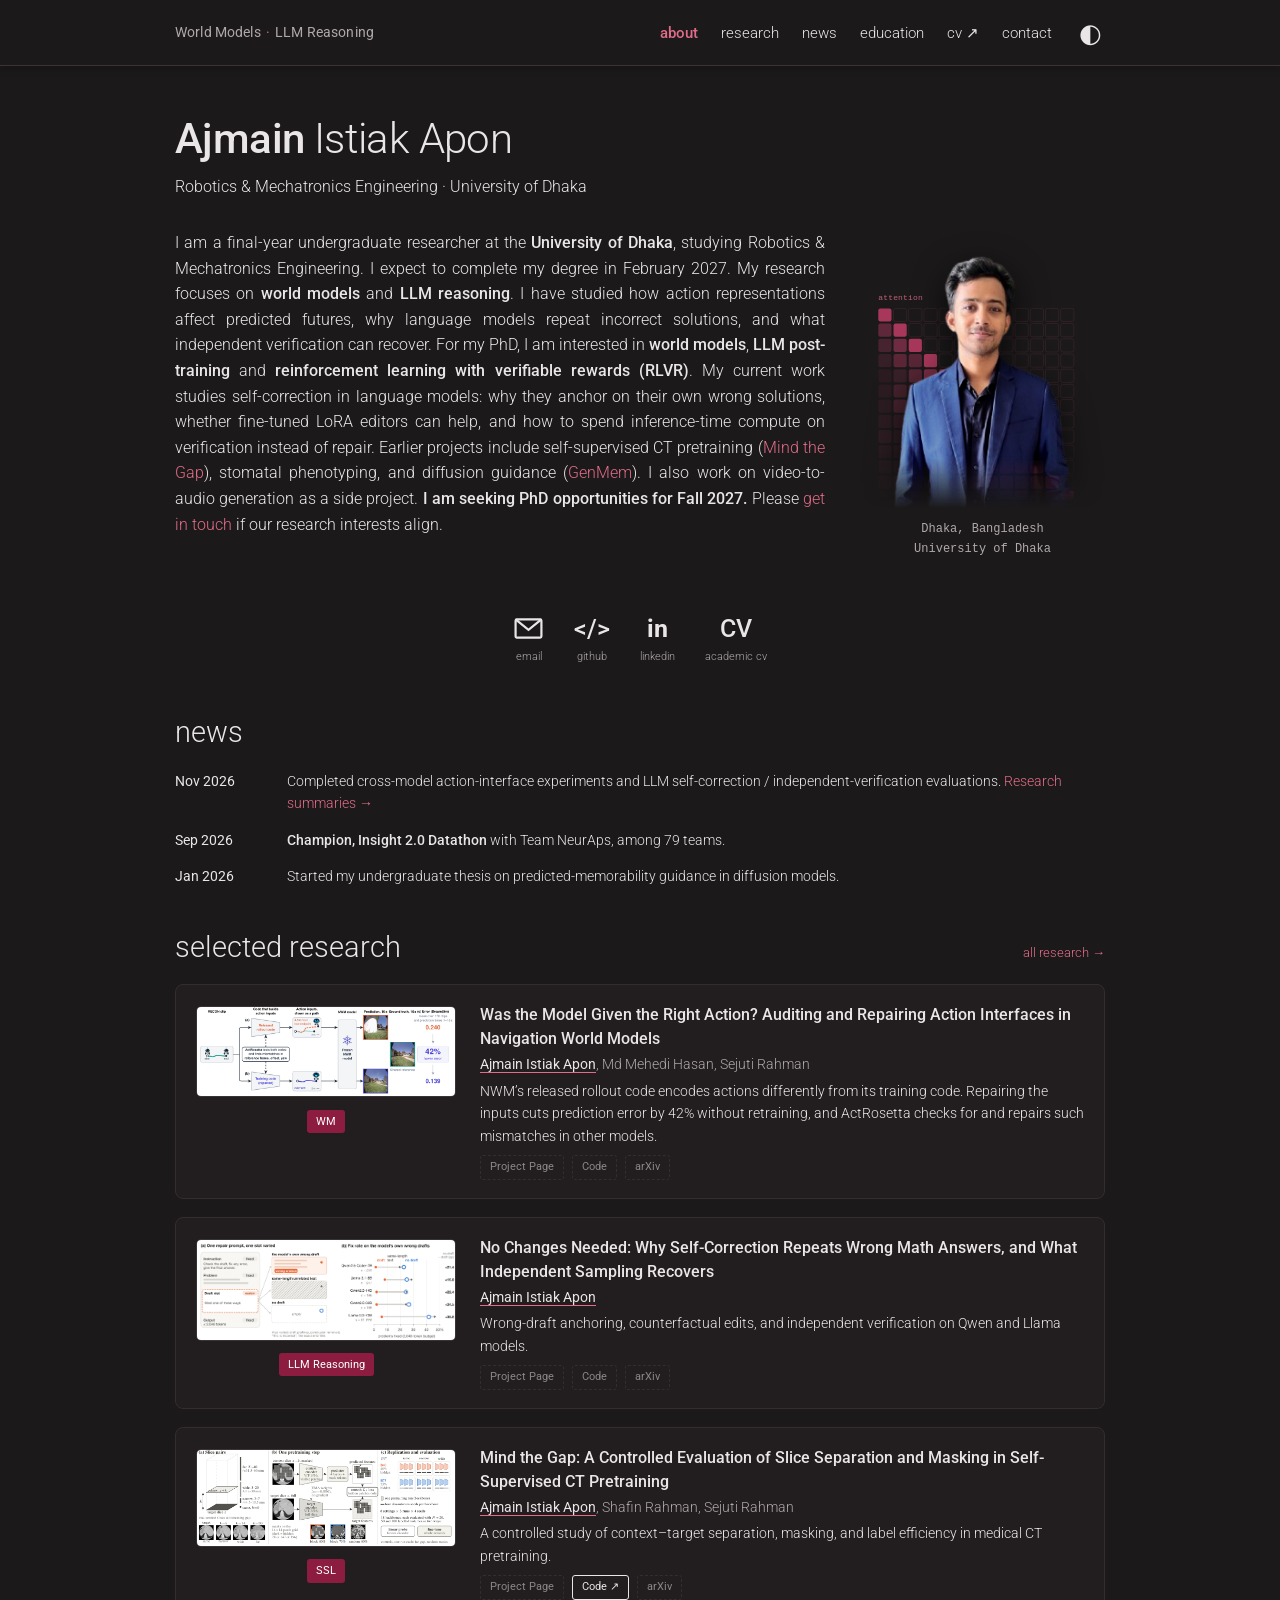
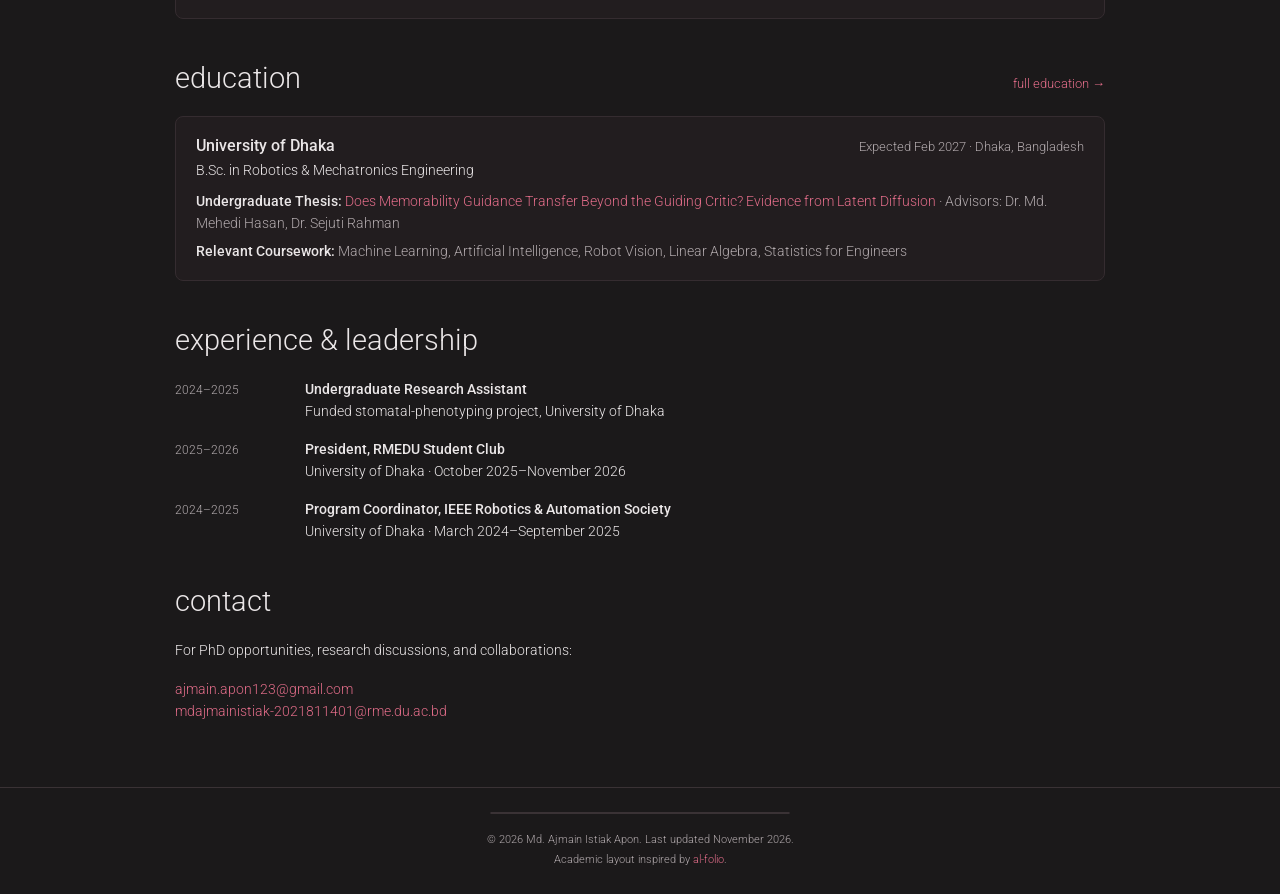
==== commit 5c21b826: "Mark club presidency as ended and add ventures to CV Co-Authored-By: Claude Fable 5.2 <noreply@anthr" ====
--- a/index.html
+++ b/index.html
@@ -4,7 +4,7 @@
 <title>About | Ajmain Istiak Apon</title>
 <meta name="description" content="Ajmain Istiak Apon, University of Dhaka. Research in world models and LLM reasoning. PhD interests in RLVR and LLM post-training.">
 <link rel="icon" href="favicon.svg"><link rel="preconnect" href="https://fonts.googleapis.com"><link rel="preconnect" href="https://fonts.gstatic.com" crossorigin>
-<link href="https://fonts.googleapis.com/css2?family=Roboto:wght@300;400;500;700&display=swap" rel="stylesheet"><link rel="stylesheet" href="style.css?v=20261120-portrait-attn">
+<link href="https://fonts.googleapis.com/css2?family=Roboto:wght@300;400;500;700&display=swap" rel="stylesheet"><link rel="stylesheet" href="style.css?v=20261120-award-move">
 <script src="main.js?v=20261120-burgundy" defer></script></head>
 <body class="dark"><a class="skip" href="#content">Skip to content</a>
 <header><div class="nav-wrap"><a class="brand brand-tagline" href="./">World Models <span aria-hidden="true">·</span> LLM Reasoning</a><button class="menu-toggle" aria-expanded="false" aria-controls="nav">Menu</button><nav id="nav" aria-label="Main navigation"><a href="./" aria-current="page">about</a><a href="research.html" >research</a><a href="./#news">news</a><a href="education.html">education</a><a href="resume.pdf" target="_blank" rel="noopener">cv ↗</a><a href="./#contact">contact</a></nav><button class="theme-toggle" aria-label="Switch to dark theme" title="Toggle color theme">◐</button></div></header>
@@ -31,7 +31,7 @@
   <div class="pub-actions"><span class="pub-pending" aria-disabled="true" title="Link coming soon">Project Page</span><a href="https://github.com/ajmainapon/SSLR" target="_blank" rel="noopener">Code ↗</a><span class="pub-pending" aria-disabled="true" title="Link coming soon">arXiv</span></div></div>
 </article></section>
 <section id="education"><div class="section-title"><h2>education</h2><a href="education.html">full education →</a></div><div class="edu-card"><div class="edu-head"><div><h3>University of Dhaka</h3><p class="edu-degree">B.Sc. in Robotics &amp; Mechatronics Engineering</p></div><span class="edu-date">Expected Feb 2027 · Dhaka, Bangladesh</span></div><p class="edu-detail"><strong>Undergraduate Thesis:</strong> <a href="research.html#research-3">Does Memorability Guidance Transfer Beyond the Guiding Critic? Evidence from Latent Diffusion</a> · Advisors: Dr. Md. Mehedi Hasan, Dr. Sejuti Rahman</p><p class="edu-detail"><strong>Relevant Coursework:</strong> Machine Learning, Artificial Intelligence, Robot Vision, Linear Algebra, Statistics for Engineers</p></div></section>
-<section id="experience"><h2>experience &amp; leadership</h2><div class="background-row"><span>2024–2025</span><p><strong>Undergraduate Research Assistant</strong><br>Funded stomatal-phenotyping project, University of Dhaka</p></div><div class="background-row"><span>2025–present</span><p><strong>President, RMEDU Student Club</strong><br>University of Dhaka · Since October 2025</p></div><div class="background-row"><span>2024–2025</span><p><strong>Program Coordinator, IEEE Robotics &amp; Automation Society</strong><br>University of Dhaka · March 2024–September 2025</p></div></section>
+<section id="experience"><h2>experience &amp; leadership</h2><div class="background-row"><span>2024–2025</span><p><strong>Undergraduate Research Assistant</strong><br>Funded stomatal-phenotyping project, University of Dhaka</p></div><div class="background-row"><span>2025–2026</span><p><strong>President, RMEDU Student Club</strong><br>University of Dhaka · October 2025–November 2026</p></div><div class="background-row"><span>2024–2025</span><p><strong>Program Coordinator, IEEE Robotics &amp; Automation Society</strong><br>University of Dhaka · March 2024–September 2025</p></div></section>
 <section id="contact"><h2>contact</h2><p>For PhD opportunities, research discussions, and collaborations:</p><p><a href="mailto:ajmain.apon123@gmail.com">ajmain.apon123@gmail.com</a><br><a href="mailto:mdajmainistiak-2021811401@rme.du.ac.bd">mdajmainistiak-2021811401@rme.du.ac.bd</a></p></section></main>
 <footer><div class="visitor-map"><script type="text/javascript" id="mapmyvisitors" src="https://mapmyvisitors.com/map.js?d=3pk0E4R-oVgBBRHfqlRcq8P6tAjoBZBUR15qgPyUo3c&cl=9e9498&co=231e20&ct=b0a8ab&cmo=b82d57&cmn=e87493&w=a"></script></div><div>© 2026 Md. Ajmain Istiak Apon. <span>Last updated November 2026.</span></div><div>Academic layout inspired by <a href="https://github.com/alshedivat/al-folio" target="_blank" rel="noopener">al-folio</a>.</div></footer>
 </body></html>
--- a/style.css
+++ b/style.css
@@ -1,2 +1,2 @@
-:root{color-scheme:light;--bg:#fff;--text:#333;--muted:#707070;--accent:#8c1d40;--badge:#8c1d40;--line:#e4dfe1;--panel:#f7f4f5;--card:#fbf9fa;--card-border:#e7e0e2;--shadow:0 2px 8px #0000000d;--glow:#c96b886b;--glow-soft:#e8b3c24d;--tex-dot:#8c1d4042;--disc-1:#b03a5f;--disc-2:#6e1430;--disc-rim:#ffffff30;--disc-dot:#ffffff2e;--orbit:#8c1d4070;--portrait-shadow:#3a0a1a4d;--cell:#8c1d40;--cell-line:#8c1d402e}*{box-sizing:border-box}html{scroll-behavior:smooth;scroll-padding-top:90px}body{margin:0;font-family:Roboto,Arial,sans-serif;font-size:16px;font-weight:300;line-height:1.6;background:var(--bg);color:var(--text)}body.dark{color-scheme:dark;--bg:#1b191a;--text:#eae6e7;--muted:#b0a8ab;--accent:#e06c88;--badge:#8c1d40;--line:#3a3235;--panel:#272224;--card:#221d1f;--card-border:#352c30;--shadow:0 2px 8px #0004;--glow:#b52d575a;--glow-soft:#6e143238;--tex-dot:#e0769352;--disc-1:#9b2347;--disc-2:#3e0c1d;--disc-rim:#e06c8840;--disc-dot:#ffffff1c;--orbit:#e06c8880;--portrait-shadow:#000a;--cell:#b03a5f;--cell-line:#e06c882e}a{color:var(--accent);text-decoration:none}a:hover{text-decoration:underline}strong{font-weight:500}button{font:inherit;color:var(--text)}a:focus-visible,button:focus-visible,summary:focus-visible{outline:2px solid var(--accent);outline-offset:4px}header{height:66px;position:sticky;top:0;background:var(--bg);border-bottom:1px solid var(--line);box-shadow:var(--shadow);z-index:10}.nav-wrap{max-width:930px;margin:auto;height:100%;display:flex;align-items:center;gap:24px}.brand{color:var(--text);font-size:20px;margin-right:auto}.brand:hover{text-decoration:none}.brand-tagline{font-size:14px;font-weight:400;letter-spacing:.01em;color:var(--muted);white-space:nowrap;min-width:0;overflow:hidden;text-overflow:ellipsis;transition:color .15s}.brand-tagline:hover{color:var(--text)}.brand-tagline span{color:var(--accent);margin:0 2px}nav{display:flex;gap:23px;align-items:center}nav a{color:var(--text);font-size:15px}nav a[aria-current]{color:var(--accent);font-weight:500}.theme-toggle{border:0;background:none;cursor:pointer;padding:3px;font-size:26px;line-height:1}.menu-toggle{display:none}.page{max-width:930px;margin:48px auto 65px;min-height:75vh}h1{font-size:42px;line-height:1.2;font-weight:300;letter-spacing:-.6px;margin:0 0 10px}h2{font-weight:300;font-size:29px;line-height:1.2;margin:0 0 20px}h3{margin:0}p{margin:0 0 16px}.subtitle{margin-bottom:30px;font-size:16px}.profile{float:right;width:245px;margin:0 0 22px 35px}.portrait{position:relative;width:100%;aspect-ratio:245/278;isolation:isolate}.portrait-art{position:absolute;top:-12%;left:-14%;width:128%;height:112%;overflow:visible;z-index:0;pointer-events:none;-webkit-mask:linear-gradient(#000 78%,#0000 98%);mask:linear-gradient(#000 78%,#0000 98%)}.pg-cell{fill:var(--cell)}.pg-empty{fill:none;stroke:var(--cell-line);stroke-width:.6}.pg-lbl{font:500 8px ui-monospace,SFMono-Regular,Menlo,monospace;fill:var(--accent);opacity:.85;letter-spacing:.02em}.profile img{position:relative;z-index:2;width:100%;height:100%;object-fit:contain;object-position:center bottom;display:block;filter:drop-shadow(0 10px 16px var(--portrait-shadow));-webkit-mask:linear-gradient(#000 82%,#0000 100%);mask:linear-gradient(#000 82%,#0000 100%)}.profile p{font-family:monospace;font-size:12px;line-height:1.65;margin-top:12px;color:var(--muted);text-align:center}.biography p{text-align:justify;hyphens:auto;-webkit-hyphens:auto}.opportunity{padding:0}.socials{clear:both;display:flex;justify-content:center;gap:30px;padding:15px 0 8px}.socials a{color:var(--text);display:flex;flex-direction:column;align-items:center;gap:4px}.socials a:hover{color:var(--accent);text-decoration:none}.socials span:last-child{font-size:11px;color:var(--muted)}.socials svg{width:31px;height:31px;stroke:currentColor;fill:none;stroke-width:1.7}.social-symbol{font-weight:500;font-size:25px;line-height:31px;height:31px}.social-symbol.linkedin{font-weight:700}section+section{margin-top:42px}.news-row{display:grid;grid-template-columns:100px 1fr;gap:12px;margin-bottom:14px;font-size:14px}.news-row time{font-weight:400}.news-row p{margin:0}.section-title{display:flex;justify-content:space-between;align-items:baseline;gap:20px}.section-title>a{font-size:13px}.section-note{font-size:13px;color:var(--muted);margin-top:-9px;margin-bottom:25px}.publication{display:grid;grid-template-columns:110px 1fr;gap:20px;margin-bottom:30px}.pub-label{padding-top:4px;text-align:center}.pub-label span{display:inline-block;background:var(--badge);color:#fff;border-radius:3px;padding:3px 9px;font-size:11px;font-weight:400;max-width:100%}.pub-body h3{font-size:16px;line-height:1.5;font-weight:500;margin-bottom:3px}.pub-authors{font-size:13.5px;margin-bottom:4px;color:var(--muted)}.self-author{color:var(--text);font-weight:400;text-decoration:underline;text-decoration-color:var(--accent);text-underline-offset:3px}.pub-meta{font-size:13px;font-style:italic;margin-bottom:5px;color:var(--muted)}.pub-description{font-size:14px;margin-bottom:8px}.pub-actions{display:flex;flex-wrap:wrap;align-items:center;gap:8px;margin-top:2px}.pub-actions a,.pub-actions .pub-pending,summary{border:1px solid var(--text);border-radius:3px;font-size:11px;font-weight:400;color:var(--text);padding:2px 9px;background:transparent;line-height:1.7;cursor:pointer;display:inline-flex;align-items:center;gap:4px;list-style:none;transition:color .15s,border-color .15s,background-color .15s}.pub-actions a:hover,summary:hover{color:var(--accent);border-color:var(--accent);background:color-mix(in srgb,var(--accent) 10%,transparent);text-decoration:none}.pub-actions .pub-pending{border-style:dashed;border-color:var(--line);color:var(--muted);opacity:.75;cursor:default;user-select:none}.pub-actions:empty{display:none}details{margin-top:6px}summary::-webkit-details-marker{display:none}details[open] summary{color:var(--accent);border-color:var(--accent)}.abstract{margin-top:12px;padding:14px 18px;background:var(--panel);border-left:2px solid var(--accent);font-size:13px;line-height:1.65}.abstract ul{margin:0;padding-left:16px;line-height:1.65!important}.abstract li+li{margin-top:9px}.edu-card{padding:18px 20px;background:var(--card);border:1px solid var(--card-border);border-radius:8px}.edu-head{display:flex;justify-content:space-between;align-items:baseline;gap:16px;margin-bottom:10px}.edu-head h3{font-size:16px;font-weight:500;line-height:1.4}.edu-degree{font-size:14px;color:var(--text);margin:2px 0 0}.edu-date{font-size:12.5px;color:var(--muted);white-space:nowrap}.edu-detail{font-size:13.5px;color:var(--muted);margin:6px 0 0;line-height:1.6}.edu-detail strong{color:var(--text)}.edu-subblock{margin-top:14px;padding-top:12px;border-top:1px solid var(--card-border)}.edu-sublabel{display:block;font-size:11.5px;text-transform:uppercase;letter-spacing:.05em;color:var(--muted);margin-bottom:8px}.tag-list{display:flex;flex-wrap:wrap;gap:7px}.tag-list span{font-size:12px;color:var(--text);background:var(--panel);border:1px solid var(--card-border);border-radius:4px;padding:2px 9px}.edu-list{display:flex;flex-direction:column;gap:14px}.edu-item{display:grid;grid-template-columns:135px 1fr;gap:20px;padding:16px 20px;background:var(--card);border:1px solid var(--card-border);border-radius:8px}.edu-period{font-size:12px;color:var(--muted);padding-top:3px}.edu-item h3{font-size:15.5px;font-weight:500;line-height:1.4;margin-bottom:2px}.edu-org{font-size:13px;color:var(--accent);margin:0 0 6px}.edu-note{font-size:13.5px;color:var(--muted);margin:0;line-height:1.6}.skills-row{display:grid;grid-template-columns:120px 1fr;gap:16px;font-size:13.5px;padding:7px 0}.skills-row+.skills-row{border-top:1px solid var(--card-border)}.skills-row>span{color:var(--text);font-weight:500}.skills-row p{margin:0;color:var(--muted)}.background-row{display:grid;grid-template-columns:110px 1fr;gap:20px;margin-bottom:15px;font-size:14px}.background-row>span{color:var(--muted);font-size:12px;padding-top:3px}.background-row p{margin:0}#contact{font-size:14px}#contact a{overflow-wrap:anywhere}.research-intro{font-size:14px;color:var(--muted);max-width:800px}.year{border-bottom:1px solid var(--line);padding-bottom:12px;margin:35px 0 25px;color:var(--muted);font-size:24px}footer{text-align:center;border-top:1px solid var(--line);padding:24px 20px;font-size:11px;color:var(--muted);line-height:1.8}.visitor-map{max-width:300px;width:100%;margin:0 auto 16px;border:1px solid var(--line);border-radius:6px;overflow:hidden;background:#231e20}.skip{position:fixed;top:-100px;left:15px;background:var(--bg);padding:8px;z-index:30}.skip:focus{top:5px}@media(max-width:1000px){.nav-wrap,.page{max-width:calc(100% - 48px)}}@media(max-width:820px){.nav-wrap{gap:16px}nav{gap:14px}nav a{font-size:14px}}@media(max-width:650px){header{height:60px}.nav-wrap{max-width:calc(100% - 32px);gap:16px}.brand{font-size:17px}.brand-tagline{font-size:12.5px}.menu-toggle{display:block;font-size:12px;background:none;border:1px solid var(--line);padding:4px 8px;cursor:pointer}.theme-toggle{font-size:24px}nav{display:none;position:absolute;top:59px;left:0;right:0;background:var(--bg);border-bottom:1px solid var(--line);padding:18px 20px;gap:22px;flex-wrap:wrap}nav.open{display:flex}.page{max-width:calc(100% - 36px);margin-top:32px}h1{font-size:33px}.subtitle{font-size:14px;margin-bottom:24px}.profile{float:none;width:150px;margin:0 auto 18px;text-align:center}.profile p{font-size:9px;margin-top:8px}.biography{font-size:14px}h2{font-size:27px}.socials{gap:25px;padding-top:12px}.news-row{grid-template-columns:75px 1fr;font-size:13px;gap:10px}.publication{grid-template-columns:1fr;gap:8px;margin-bottom:30px}.pub-label{text-align:left;padding-top:0}.pub-label span{font-size:10px;padding:1px 7px}.pub-body h3{font-size:15px}.pub-description{font-size:13px}.pub-authors{font-size:12.5px}.pub-meta{font-size:12px}.section-title>a{font-size:12px}.section-note{font-size:12px}.edu-card{padding:15px}.edu-head{flex-direction:column;gap:4px}.edu-date{font-size:12px}.edu-detail{font-size:13px}.edu-item{grid-template-columns:1fr;gap:6px;padding:15px}.edu-period{padding-top:0}.edu-note{font-size:13px}.skills-row{grid-template-columns:1fr;gap:4px;font-size:13px}.background-row{grid-template-columns:82px 1fr;gap:12px;font-size:13px}.background-row>span{font-size:11px}section+section{margin-top:35px}.abstract{padding:12px;font-size:12px}footer>div span{display:block}}@media(prefers-reduced-motion:reduce){html{scroll-behavior:auto}}
+:root{color-scheme:light;--bg:#fff;--text:#333;--muted:#707070;--accent:#8c1d40;--badge:#8c1d40;--line:#e4dfe1;--panel:#f7f4f5;--card:#fbf9fa;--card-border:#e7e0e2;--shadow:0 2px 8px #0000000d;--glow:#c96b886b;--glow-soft:#e8b3c24d;--tex-dot:#8c1d4042;--disc-1:#b03a5f;--disc-2:#6e1430;--disc-rim:#ffffff30;--disc-dot:#ffffff2e;--orbit:#8c1d4070;--portrait-shadow:#3a0a1a4d;--cell:#8c1d40;--cell-line:#8c1d402e}*{box-sizing:border-box}html{scroll-behavior:smooth;scroll-padding-top:90px}body{margin:0;font-family:Roboto,Arial,sans-serif;font-size:16px;font-weight:300;line-height:1.6;background:var(--bg);color:var(--text)}body.dark{color-scheme:dark;--bg:#1b191a;--text:#eae6e7;--muted:#b0a8ab;--accent:#e06c88;--badge:#8c1d40;--line:#3a3235;--panel:#272224;--card:#221d1f;--card-border:#352c30;--shadow:0 2px 8px #0004;--glow:#b52d575a;--glow-soft:#6e143238;--tex-dot:#e0769352;--disc-1:#9b2347;--disc-2:#3e0c1d;--disc-rim:#e06c8840;--disc-dot:#ffffff1c;--orbit:#e06c8880;--portrait-shadow:#000a;--cell:#b03a5f;--cell-line:#e06c882e}a{color:var(--accent);text-decoration:none}a:hover{text-decoration:underline}strong{font-weight:500}button{font:inherit;color:var(--text)}a:focus-visible,button:focus-visible,summary:focus-visible{outline:2px solid var(--accent);outline-offset:4px}header{height:66px;position:sticky;top:0;background:var(--bg);border-bottom:1px solid var(--line);box-shadow:var(--shadow);z-index:10}.nav-wrap{max-width:930px;margin:auto;height:100%;display:flex;align-items:center;gap:24px}.brand{color:var(--text);font-size:20px;margin-right:auto}.brand:hover{text-decoration:none}.brand-tagline{font-size:14px;font-weight:400;letter-spacing:.01em;color:var(--muted);white-space:nowrap;min-width:0;overflow:hidden;text-overflow:ellipsis;transition:color .15s}.brand-tagline:hover{color:var(--text)}.brand-tagline span{color:var(--accent);margin:0 2px}nav{display:flex;gap:23px;align-items:center}nav a{color:var(--text);font-size:15px}nav a[aria-current]{color:var(--accent);font-weight:500}.theme-toggle{border:0;background:none;cursor:pointer;padding:3px;font-size:26px;line-height:1}.menu-toggle{display:none}.page{max-width:930px;margin:48px auto 65px;min-height:75vh}h1{font-size:42px;line-height:1.2;font-weight:300;letter-spacing:-.6px;margin:0 0 10px}h2{font-weight:300;font-size:29px;line-height:1.2;margin:0 0 20px}h3{margin:0}p{margin:0 0 16px}.subtitle{margin-bottom:30px;font-size:16px}.profile{float:right;width:245px;margin:0 0 22px 35px}.portrait{position:relative;width:100%;aspect-ratio:245/278;isolation:isolate}.portrait-art{position:absolute;top:-12%;left:-14%;width:128%;height:112%;overflow:visible;z-index:0;pointer-events:none;-webkit-mask:linear-gradient(#000 78%,#0000 98%);mask:linear-gradient(#000 78%,#0000 98%)}.pg-cell{fill:var(--cell)}.pg-empty{fill:none;stroke:var(--cell-line);stroke-width:.6}.pg-lbl{font:500 8px ui-monospace,SFMono-Regular,Menlo,monospace;fill:var(--accent);opacity:.85;letter-spacing:.02em}.profile img{position:relative;z-index:2;width:100%;height:100%;object-fit:contain;object-position:center bottom;display:block;filter:drop-shadow(0 10px 16px var(--portrait-shadow));-webkit-mask:linear-gradient(#000 82%,#0000 100%);mask:linear-gradient(#000 82%,#0000 100%)}.profile p{font-family:monospace;font-size:12px;line-height:1.65;margin-top:12px;color:var(--muted);text-align:center}.biography p{text-align:justify;hyphens:auto;-webkit-hyphens:auto}.opportunity{padding:0}.socials{clear:both;display:flex;justify-content:center;gap:30px;padding:15px 0 8px}.socials a{color:var(--text);display:flex;flex-direction:column;align-items:center;gap:4px}.socials a:hover{color:var(--accent);text-decoration:none}.socials span:last-child{font-size:11px;color:var(--muted)}.socials svg{width:31px;height:31px;stroke:currentColor;fill:none;stroke-width:1.7}.social-symbol{font-weight:500;font-size:25px;line-height:31px;height:31px}.social-symbol.linkedin{font-weight:700}section+section{margin-top:42px}.news-row{display:grid;grid-template-columns:100px 1fr;gap:12px;margin-bottom:14px;font-size:14px}.news-row time{font-weight:400}.news-row p{margin:0}.section-title{display:flex;justify-content:space-between;align-items:baseline;gap:20px}.section-title>a{font-size:13px}.section-note{font-size:13px;color:var(--muted);margin-top:-9px;margin-bottom:25px}.publication{display:grid;grid-template-columns:110px 1fr;gap:20px;margin-bottom:30px}.pub-label{padding-top:4px;text-align:center}.pub-label span{display:inline-block;background:var(--badge);color:#fff;border-radius:3px;padding:3px 9px;font-size:11px;font-weight:400;max-width:100%}.pub-body h3{font-size:16px;line-height:1.5;font-weight:500;margin-bottom:3px}.pub-authors{font-size:13.5px;margin-bottom:4px;color:var(--muted)}.self-author{color:var(--text);font-weight:400;text-decoration:underline;text-decoration-color:var(--accent);text-underline-offset:3px}.pub-meta{font-size:13px;font-style:italic;margin-bottom:5px;color:var(--muted)}.pub-description{font-size:14px;margin-bottom:8px}.pub-actions{display:flex;flex-wrap:wrap;align-items:center;gap:8px;margin-top:2px}.pub-actions a,.pub-actions .pub-pending,summary{border:1px solid var(--text);border-radius:3px;font-size:11px;font-weight:400;color:var(--text);padding:2px 9px;background:transparent;line-height:1.7;cursor:pointer;display:inline-flex;align-items:center;gap:4px;list-style:none;transition:color .15s,border-color .15s,background-color .15s}.pub-actions a:hover,summary:hover{color:var(--accent);border-color:var(--accent);background:color-mix(in srgb,var(--accent) 10%,transparent);text-decoration:none}.pub-actions .pub-pending{border-style:dashed;border-color:var(--line);color:var(--muted);opacity:.75;cursor:default;user-select:none}.pub-actions:empty{display:none}details{margin-top:6px}summary::-webkit-details-marker{display:none}details[open] summary{color:var(--accent);border-color:var(--accent)}.abstract{margin-top:12px;padding:14px 18px;background:var(--panel);border-left:2px solid var(--accent);font-size:13px;line-height:1.65}.abstract ul{margin:0;padding-left:16px;line-height:1.65!important}.abstract li+li{margin-top:9px}.edu-card{padding:18px 20px;background:var(--card);border:1px solid var(--card-border);border-radius:8px}.edu-head{display:flex;justify-content:space-between;align-items:baseline;gap:16px;margin-bottom:10px}.edu-head h3{font-size:16px;font-weight:500;line-height:1.4}.edu-degree{font-size:14px;color:var(--text);margin:2px 0 0}.edu-date{font-size:12.5px;color:var(--muted);white-space:nowrap}.edu-detail{font-size:13.5px;color:var(--muted);margin:6px 0 0;line-height:1.6}.edu-detail strong{color:var(--text)}.edu-bullets{margin:10px 0 0;padding-left:18px;font-size:13.5px;color:var(--muted);line-height:1.6}.edu-bullets li+li{margin-top:5px}.edu-bullets strong{color:var(--text)}.edu-subblock{margin-top:14px;padding-top:12px;border-top:1px solid var(--card-border)}.edu-sublabel{display:block;font-size:11.5px;text-transform:uppercase;letter-spacing:.05em;color:var(--muted);margin-bottom:8px}.tag-list{display:flex;flex-wrap:wrap;gap:7px}.tag-list span{font-size:12px;color:var(--text);background:var(--panel);border:1px solid var(--card-border);border-radius:4px;padding:2px 9px}.edu-list{display:flex;flex-direction:column;gap:14px}.edu-item{display:grid;grid-template-columns:135px 1fr;gap:20px;padding:16px 20px;background:var(--card);border:1px solid var(--card-border);border-radius:8px}.edu-period{font-size:12px;color:var(--muted);padding-top:3px}.edu-item h3{font-size:15.5px;font-weight:500;line-height:1.4;margin-bottom:2px}.edu-org{font-size:13px;color:var(--accent);margin:0 0 6px}.edu-note{font-size:13.5px;color:var(--muted);margin:0;line-height:1.6}.skills-row{display:grid;grid-template-columns:120px 1fr;gap:16px;font-size:13.5px;padding:7px 0}.skills-row+.skills-row{border-top:1px solid var(--card-border)}.skills-row>span{color:var(--text);font-weight:500}.skills-row p{margin:0;color:var(--muted)}.background-row{display:grid;grid-template-columns:110px 1fr;gap:20px;margin-bottom:15px;font-size:14px}.background-row>span{color:var(--muted);font-size:12px;padding-top:3px}.background-row p{margin:0}#contact{font-size:14px}#contact a{overflow-wrap:anywhere}.research-intro{font-size:14px;color:var(--muted);max-width:800px}.year{border-bottom:1px solid var(--line);padding-bottom:12px;margin:35px 0 25px;color:var(--muted);font-size:24px}footer{text-align:center;border-top:1px solid var(--line);padding:24px 20px;font-size:11px;color:var(--muted);line-height:1.8}.visitor-map{max-width:300px;width:100%;margin:0 auto 16px;border:1px solid var(--line);border-radius:6px;overflow:hidden;background:#231e20}.skip{position:fixed;top:-100px;left:15px;background:var(--bg);padding:8px;z-index:30}.skip:focus{top:5px}@media(max-width:1000px){.nav-wrap,.page{max-width:calc(100% - 48px)}}@media(max-width:820px){.nav-wrap{gap:16px}nav{gap:14px}nav a{font-size:14px}}@media(max-width:650px){header{height:60px}.nav-wrap{max-width:calc(100% - 32px);gap:16px}.brand{font-size:17px}.brand-tagline{font-size:12.5px}.menu-toggle{display:block;font-size:12px;background:none;border:1px solid var(--line);padding:4px 8px;cursor:pointer}.theme-toggle{font-size:24px}nav{display:none;position:absolute;top:59px;left:0;right:0;background:var(--bg);border-bottom:1px solid var(--line);padding:18px 20px;gap:22px;flex-wrap:wrap}nav.open{display:flex}.page{max-width:calc(100% - 36px);margin-top:32px}h1{font-size:33px}.subtitle{font-size:14px;margin-bottom:24px}.profile{float:none;width:150px;margin:0 auto 18px;text-align:center}.profile p{font-size:9px;margin-top:8px}.biography{font-size:14px}h2{font-size:27px}.socials{gap:25px;padding-top:12px}.news-row{grid-template-columns:75px 1fr;font-size:13px;gap:10px}.publication{grid-template-columns:1fr;gap:8px;margin-bottom:30px}.pub-label{text-align:left;padding-top:0}.pub-label span{font-size:10px;padding:1px 7px}.pub-body h3{font-size:15px}.pub-description{font-size:13px}.pub-authors{font-size:12.5px}.pub-meta{font-size:12px}.section-title>a{font-size:12px}.section-note{font-size:12px}.edu-card{padding:15px}.edu-head{flex-direction:column;gap:4px}.edu-date{font-size:12px}.edu-detail{font-size:13px}.edu-item{grid-template-columns:1fr;gap:6px;padding:15px}.edu-period{padding-top:0}.edu-note{font-size:13px}.skills-row{grid-template-columns:1fr;gap:4px;font-size:13px}.background-row{grid-template-columns:82px 1fr;gap:12px;font-size:13px}.background-row>span{font-size:11px}section+section{margin-top:35px}.abstract{padding:12px;font-size:12px}footer>div span{display:block}}@media(prefers-reduced-motion:reduce){html{scroll-behavior:auto}}
 .publication{position:relative;z-index:0;display:grid;grid-template-columns:260px 1fr;gap:24px;padding:18px 20px;margin-bottom:18px;background:var(--card);border:1px solid var(--card-border);border-radius:8px;transition:border-color .25s ease,z-index 0s .45s}.publication:hover,.publication:focus-within{z-index:8;border-color:color-mix(in srgb,var(--accent) 40%,var(--card-border));transition:border-color .25s ease,z-index 0s 0s}.pub-label{padding-top:3px}.figure-link{position:relative;z-index:1;display:block;margin-bottom:9px;border:1px solid var(--line);border-radius:5px;overflow:hidden;background:white;cursor:zoom-in;transform-origin:left center;will-change:transform;transition:transform .45s cubic-bezier(.22,.61,.36,1),box-shadow .45s ease,border-color .35s ease,z-index 0s .45s}.figure-link:hover{box-shadow:0 3px 12px #0002}.figure-link img{display:block;width:100%;height:auto}@media(min-width:651px) and (hover:hover) and (pointer:fine){.figure-link:hover,.figure-link:focus-visible{z-index:9;transform:scale(2.15);border-color:var(--accent);box-shadow:0 20px 48px #0009;transition:transform .45s cubic-bezier(.22,.61,.36,1) .05s,box-shadow .45s ease .05s,border-color .35s ease .05s,z-index 0s 0s}}.pub-label small{display:block;font-size:10px;color:var(--muted);margin-top:6px;line-height:1.5}@media(max-width:650px){.publication{grid-template-columns:1fr;gap:13px;padding:15px;margin-bottom:16px}.pub-label{text-align:left}.figure-link{max-width:440px}.pub-label small{display:inline;margin-left:9px}}@media(prefers-reduced-motion:reduce){.figure-link,.figure-link:hover,.figure-link:focus-visible,.brand-tagline,.publication,.publication:hover,.publication:focus-within,.pub-actions a,.pub-actions .pub-pending,summary{transition:none}}
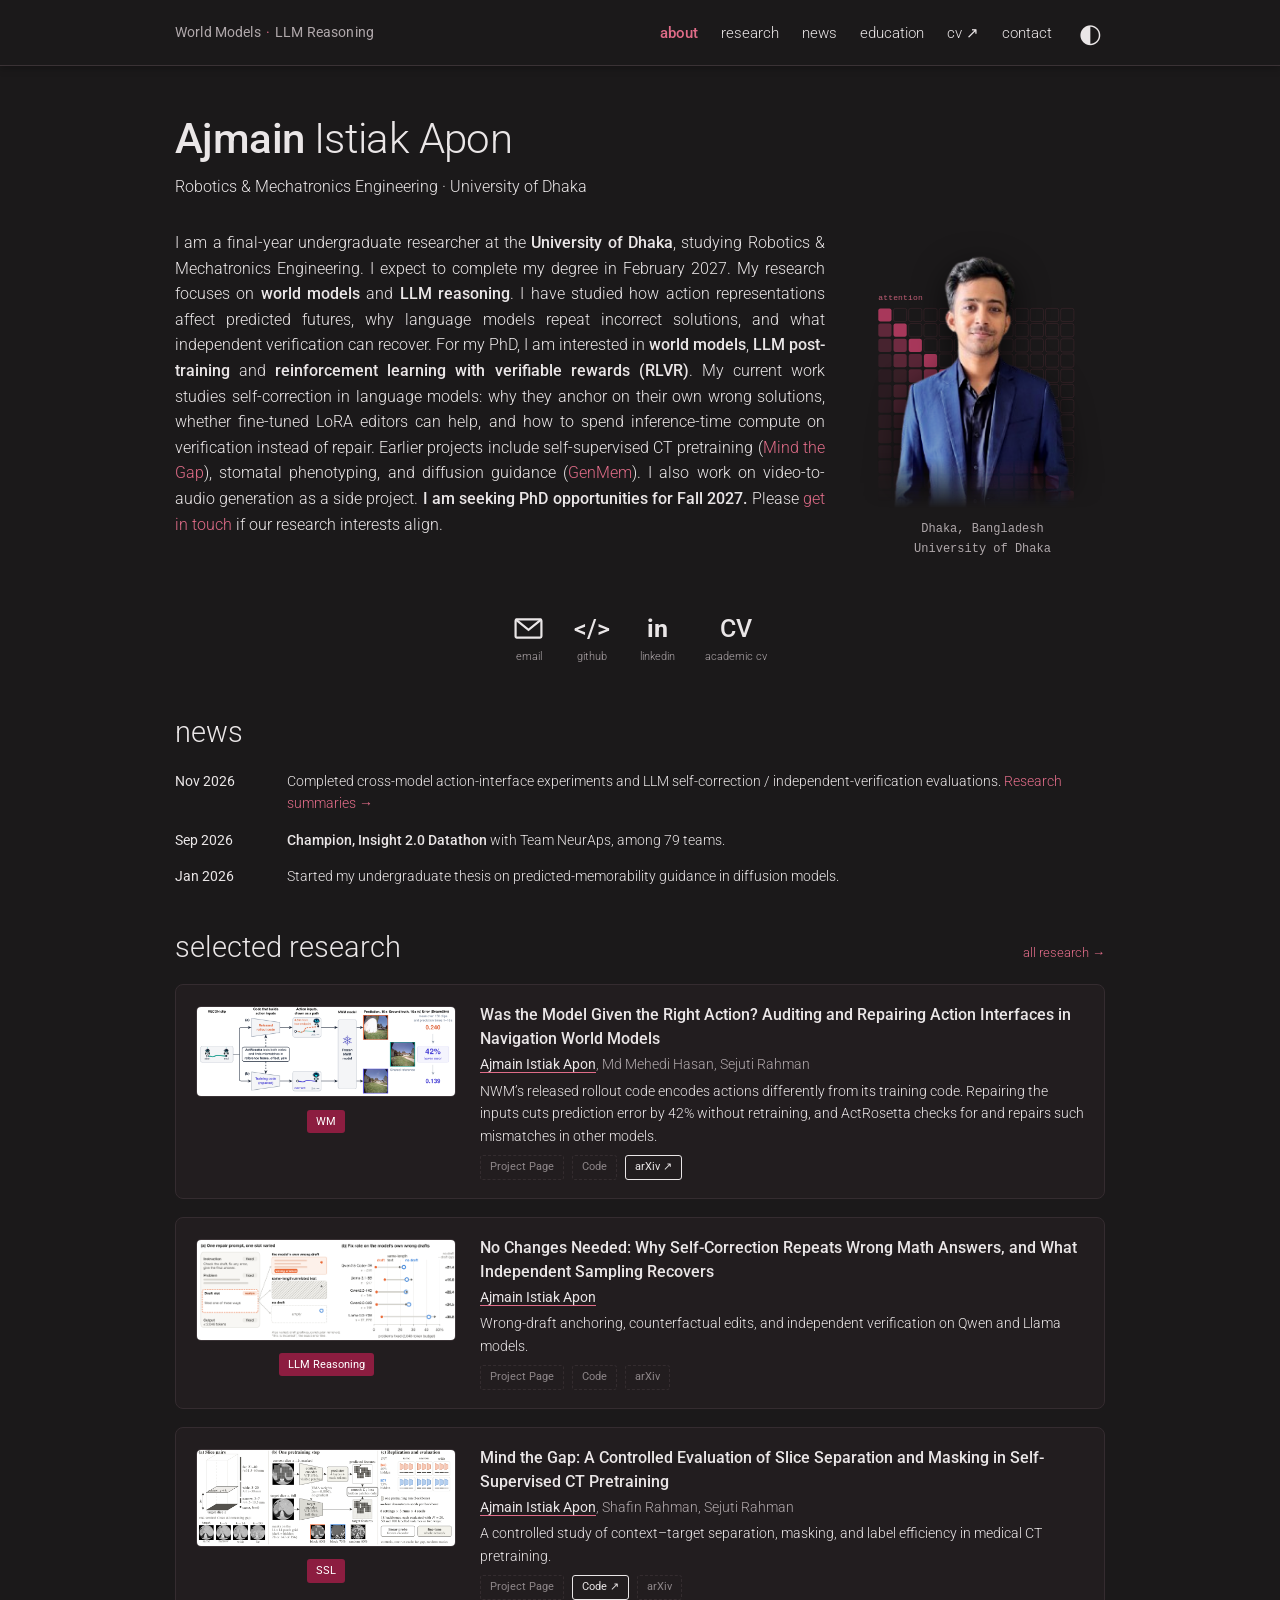
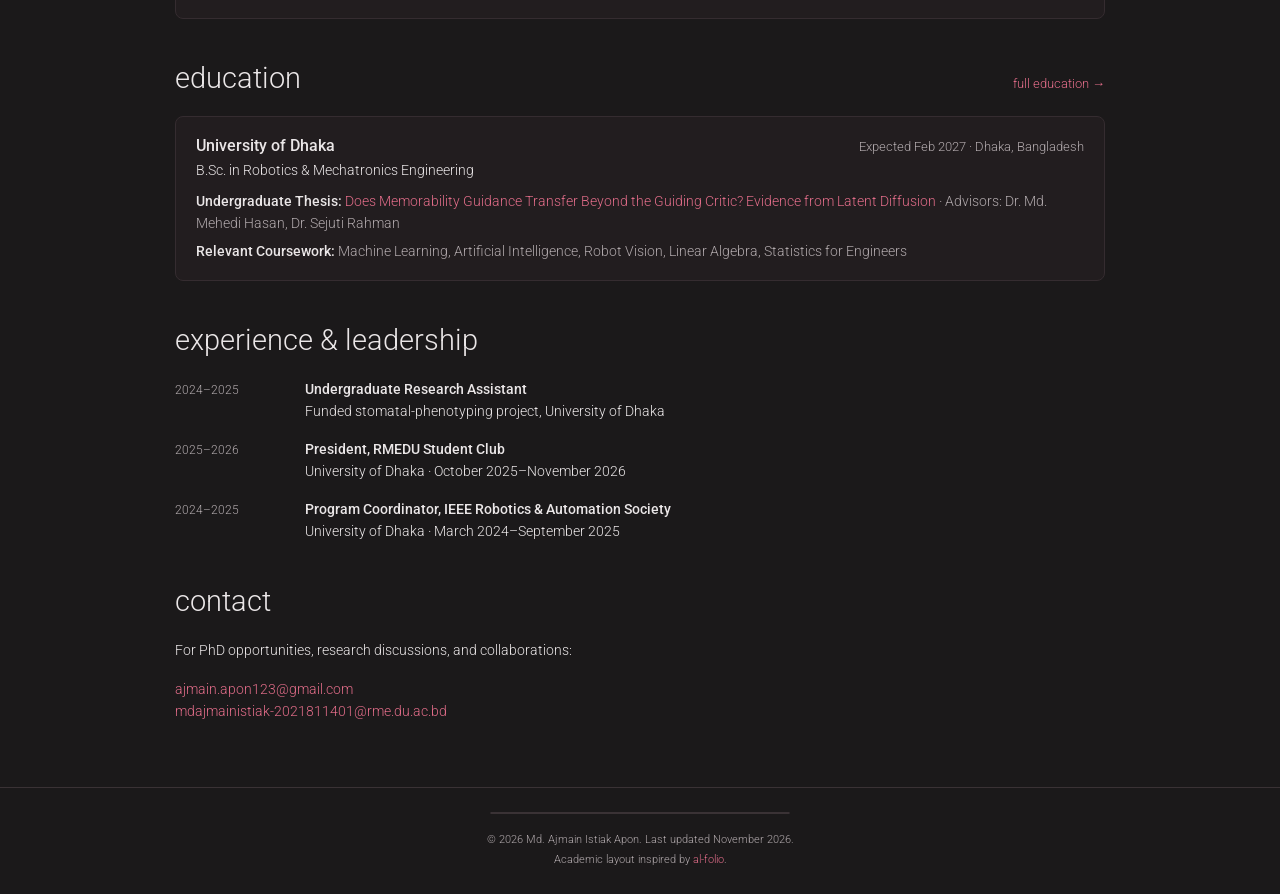
==== commit d7a47693: "Link NWM paper to arXiv:2611.34739 Co-Authored-By: Claude Opus 5.5 <noreply@anthropic.com>" ====
--- a/index.html
+++ b/index.html
@@ -20,7 +20,7 @@
 <article class="publication" id="research-0">
   <div class="pub-label"><a class="figure-link" href="assets/research/nwm-figure-1.png" target="_blank" rel="noopener" aria-label="Enlarge Figure 1 from the manuscript"><img src="assets/research/nwm-figure-1.png" width="1800" height="624" loading="lazy" alt="Figure 1 from the navigation world models manuscript: released versus repaired action inputs to a frozen model, with mean DreamSim error falling from 0.240 to 0.139."></a><span>WM</span></div>
   <div class="pub-body"><h3>Was the Model Given the Right Action? Auditing and Repairing Action Interfaces in Navigation World Models</h3><p class="pub-authors"><span class="self-author">Ajmain Istiak Apon</span>, Md Mehedi Hasan, Sejuti Rahman</p><p class="pub-description">NWM&rsquo;s released rollout code encodes actions differently from its training code. Repairing the inputs cuts prediction error by 42% without retraining, and ActRosetta checks for and repairs such mismatches in other models.</p>
-  <div class="pub-actions"><span class="pub-pending" aria-disabled="true" title="Link coming soon">Project Page</span><span class="pub-pending" aria-disabled="true" title="Link coming soon">Code</span><span class="pub-pending" aria-disabled="true" title="Link coming soon">arXiv</span></div></div>
+  <div class="pub-actions"><span class="pub-pending" aria-disabled="true" title="Link coming soon">Project Page</span><span class="pub-pending" aria-disabled="true" title="Link coming soon">Code</span><a href="https://arxiv.org/abs/2611.34739" target="_blank" rel="noopener">arXiv ↗</a></div></div>
 </article><article class="publication" id="research-1">
   <div class="pub-label"><a class="figure-link" href="assets/research/self-correction-figure-1.png?v=2" target="_blank" rel="noopener" aria-label="Enlarge Figure 1 from the manuscript"><img src="assets/research/self-correction-figure-1.png?v=2" width="2694" height="1044" loading="lazy" alt="Figure 1 from the LLM reasoning manuscript: matched repair design and fix rates across five models from 7B to 70B."></a><span>LLM Reasoning</span></div>
   <div class="pub-body"><h3>No Changes Needed: Why Self-Correction Repeats Wrong Math Answers, and What Independent Sampling Recovers</h3><p class="pub-authors"><span class="self-author">Ajmain Istiak Apon</span></p><p class="pub-description">Wrong-draft anchoring, counterfactual edits, and independent verification on Qwen and Llama models.</p>
